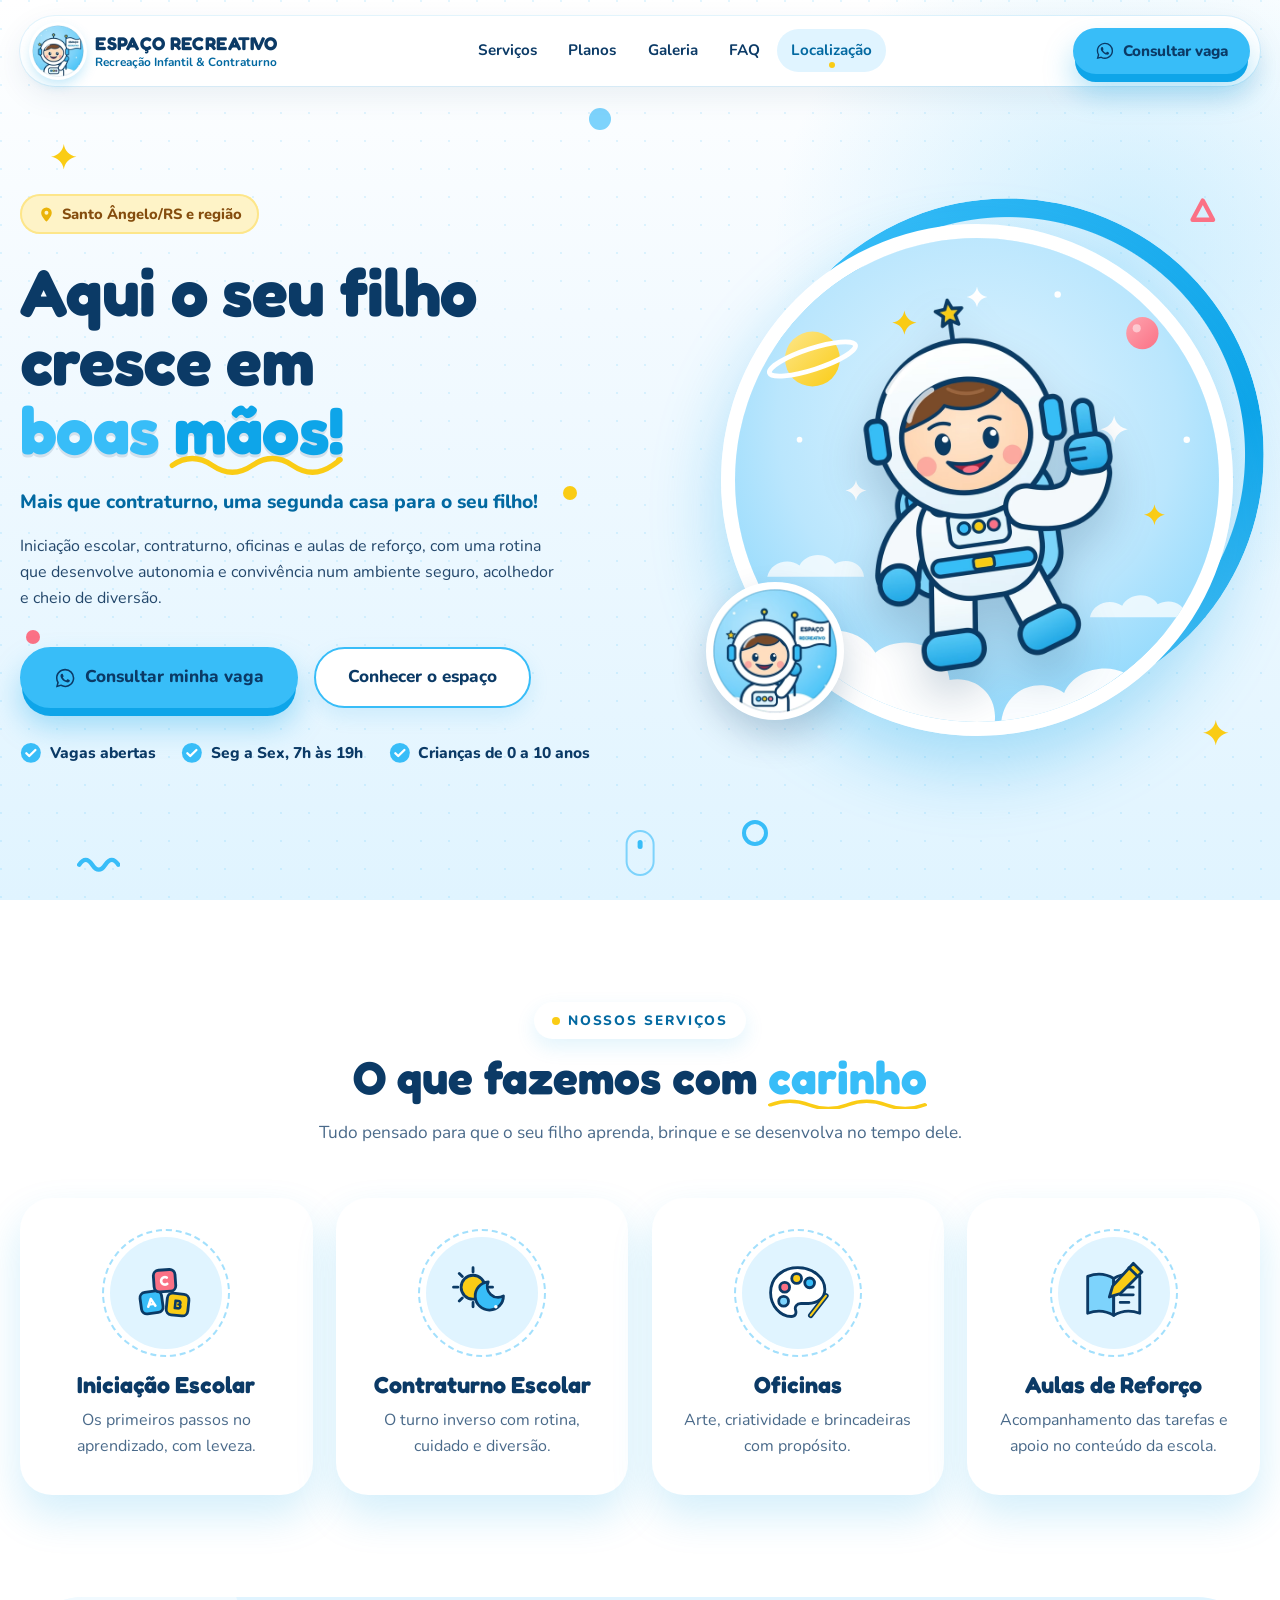
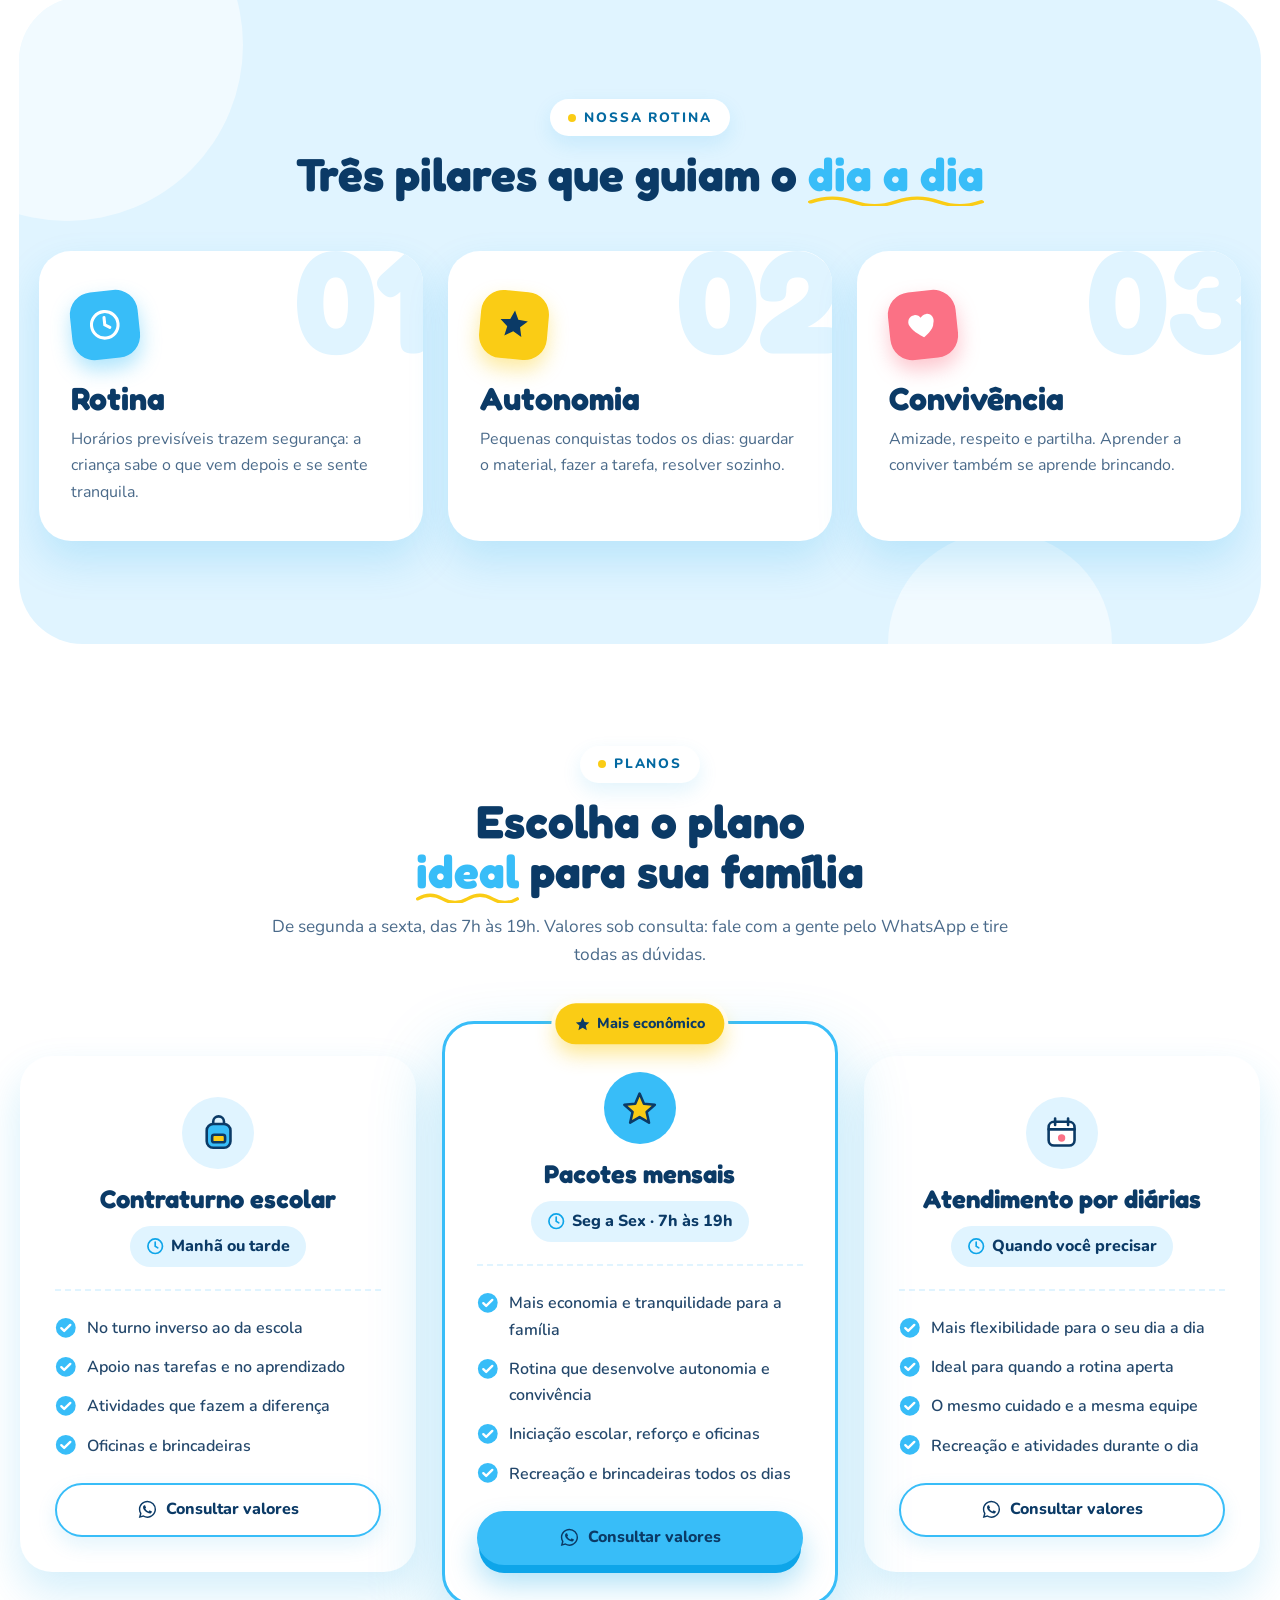
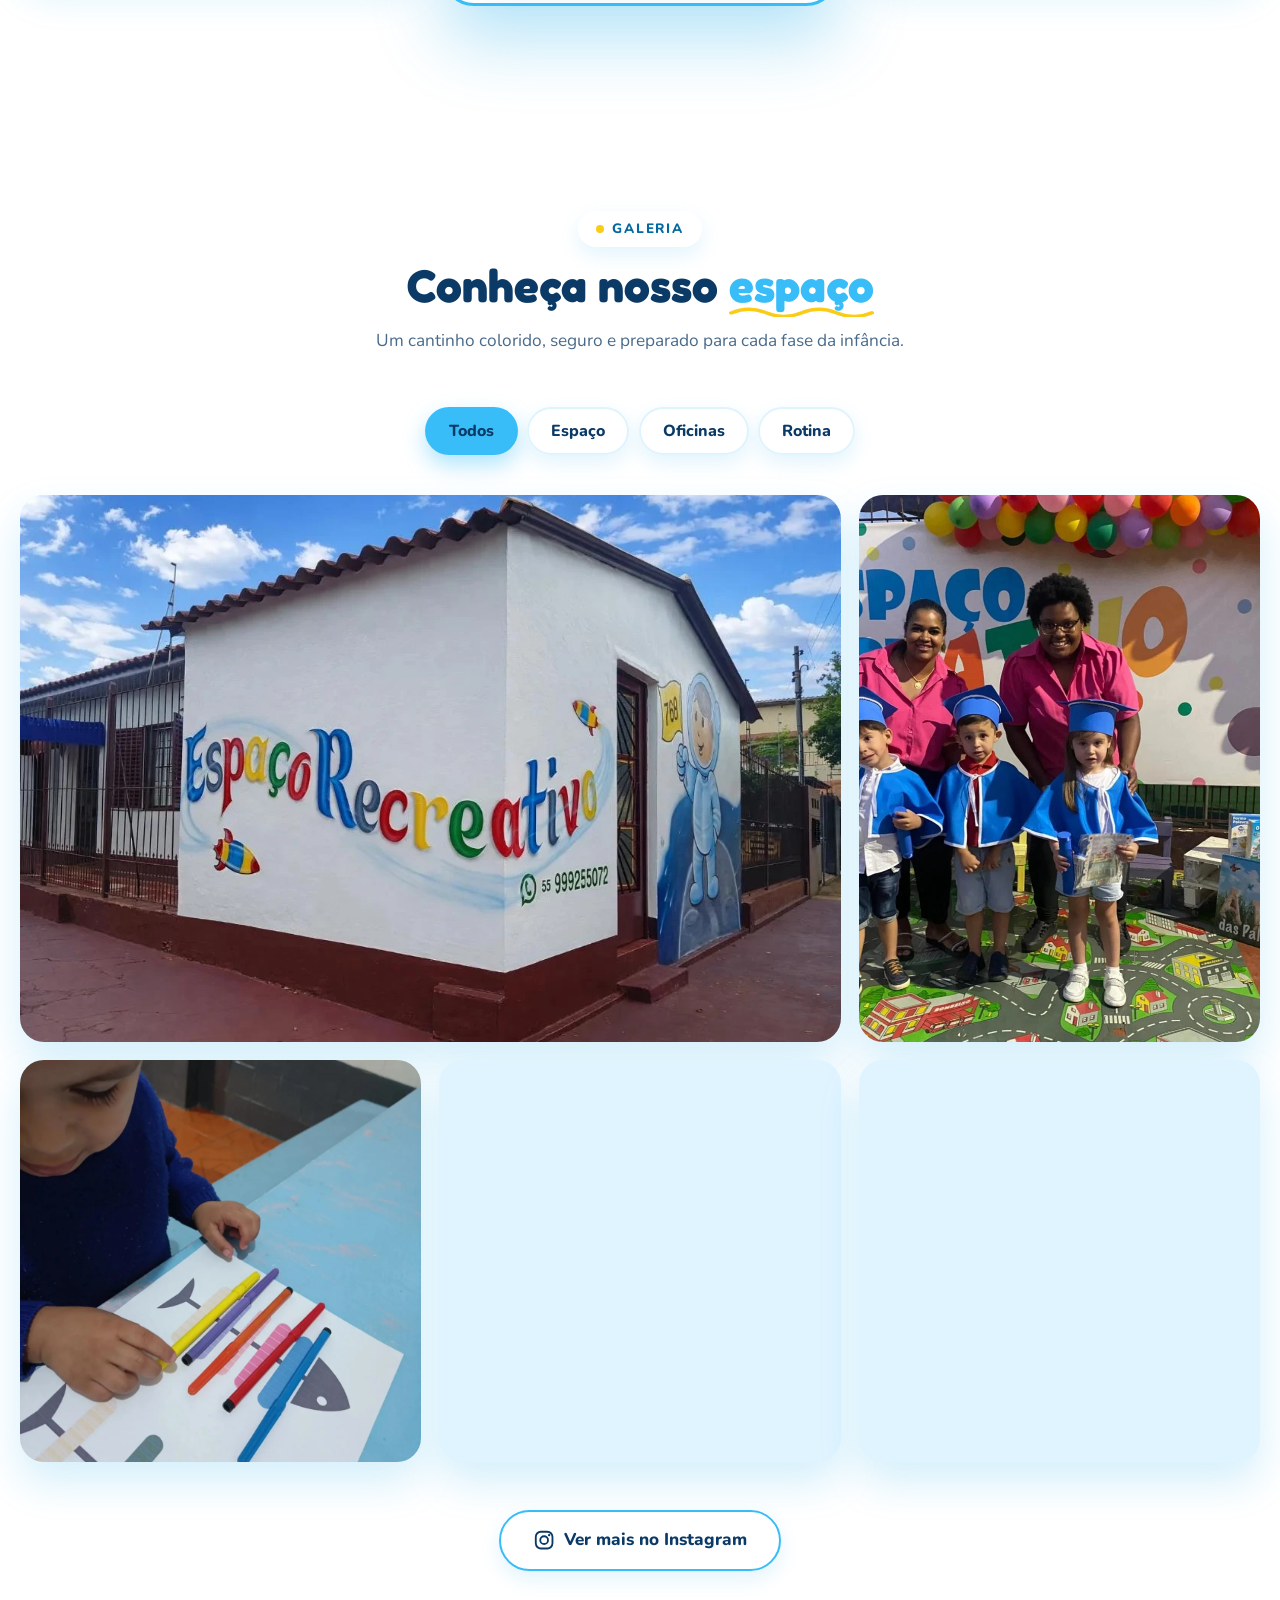
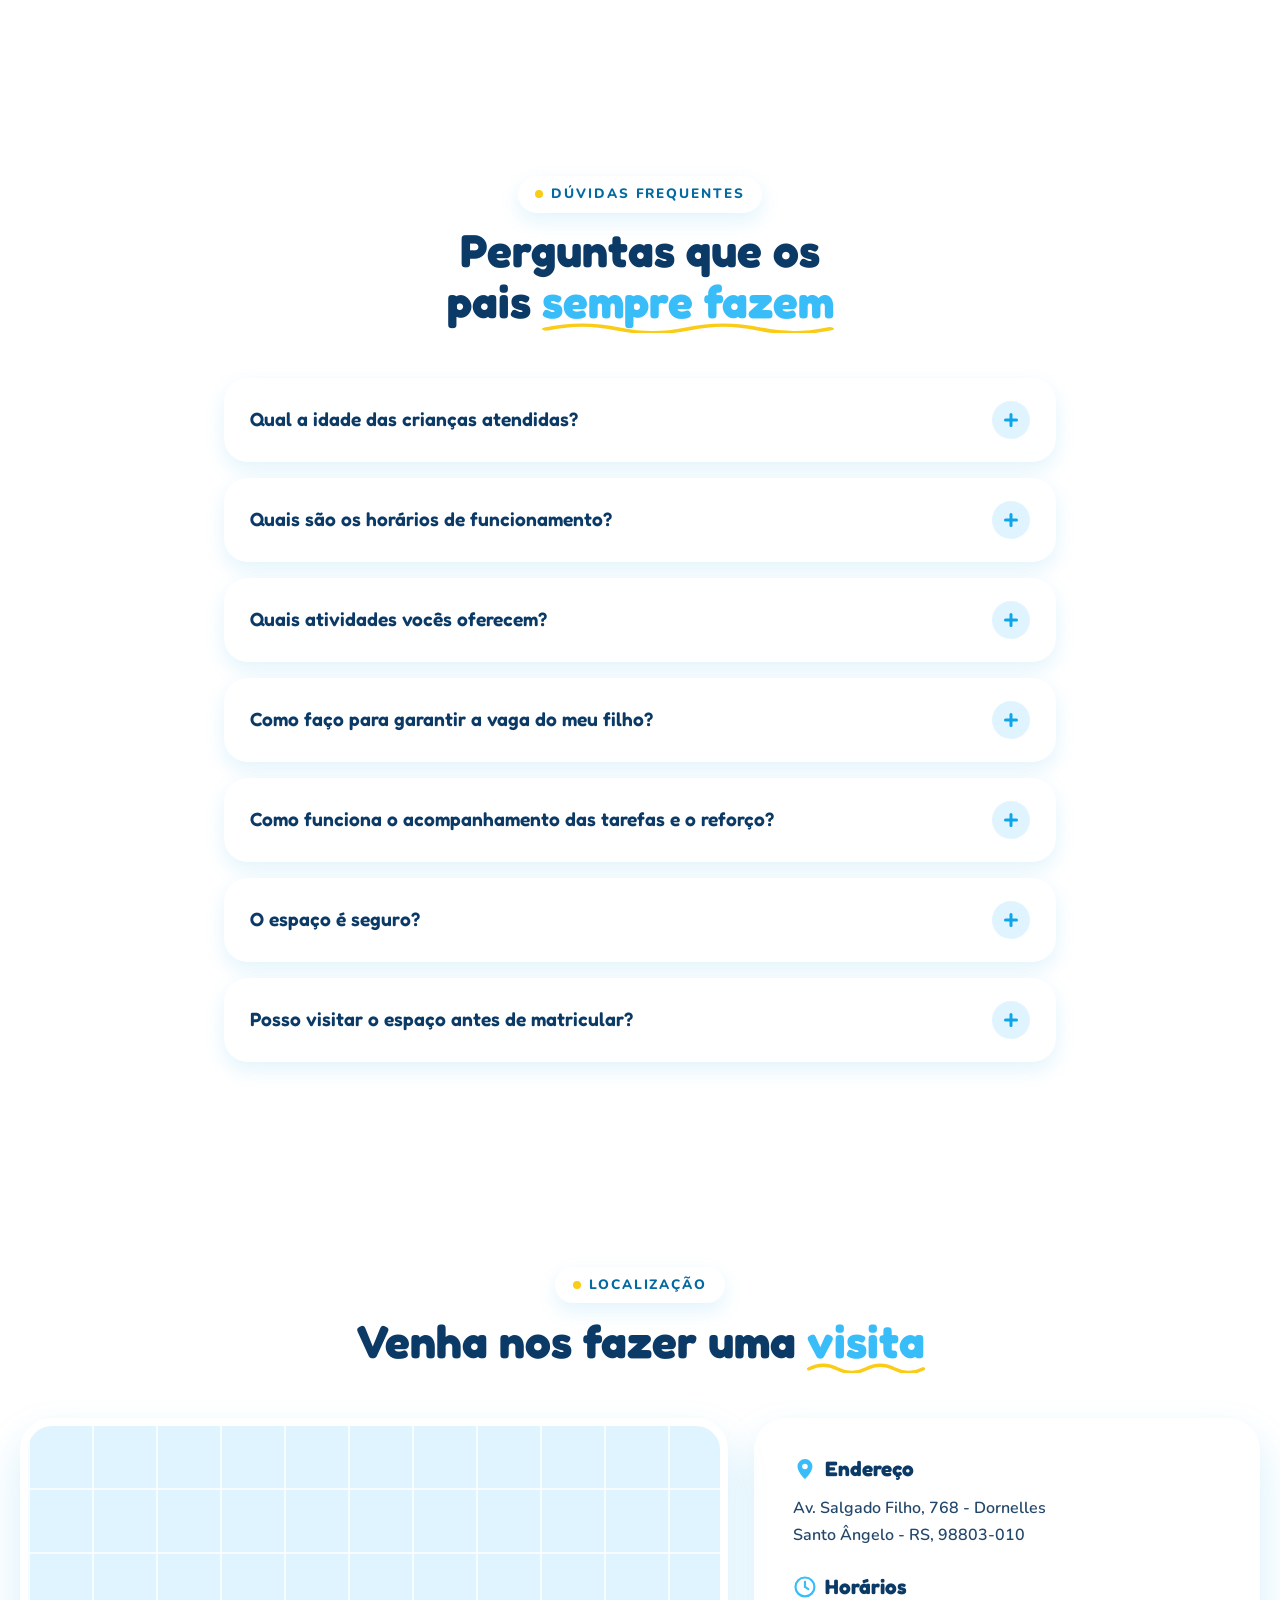
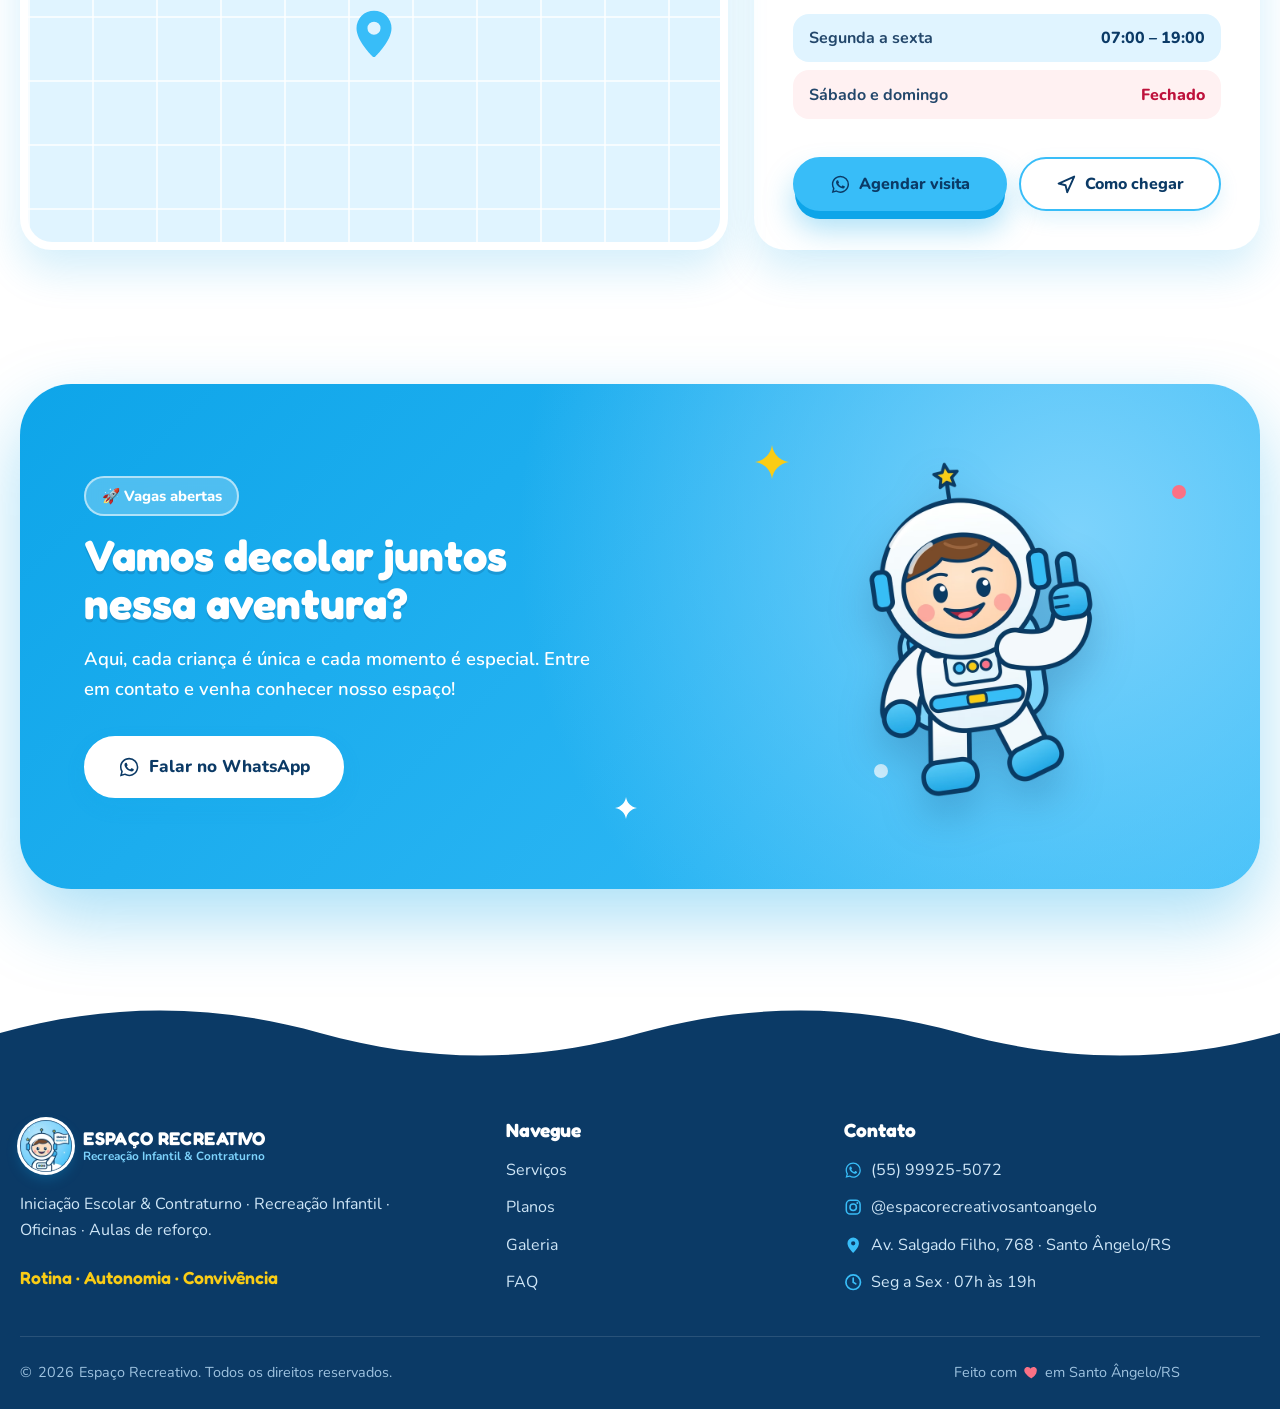
==== index.html @ cf24ba89 "Usa as informações do folder da cliente Faixa etária de 0 a 10 anos (hero e FAQ), seção Planos com c" ====
<!doctype html>
<html lang="pt-BR" class="no-js">
<head>
  <meta charset="utf-8">
  <meta name="viewport" content="width=device-width, initial-scale=1, viewport-fit=cover">
  <title>Espaço Recreativo · Recreação Infantil & Contraturno em Santo Ângelo/RS</title>
  <meta name="description" content="Recreação infantil e contraturno para crianças de 0 a 10 anos em Santo Ângelo/RS. Pacotes mensais e diárias, de segunda a sexta, das 7h às 19h. Ambiente seguro, acolhedor e cheio de diversão.">
  <meta name="theme-color" content="#38BDF8">
  <link rel="canonical" href="https://www.espacorecreativo.com.br/"><!-- [CONFIRMAR DOMÍNIO] -->

  <!-- Open Graph / compartilhamento no WhatsApp -->
  <meta property="og:type" content="website">
  <meta property="og:locale" content="pt_BR">
  <meta property="og:title" content="Espaço Recreativo · Aqui o seu filho cresce em boas mãos!">
  <meta property="og:description" content="Mais que contraturno, uma segunda casa para o seu filho. Vagas abertas em Santo Ângelo/RS.">
  <meta property="og:site_name" content="Espaço Recreativo">
  <meta property="og:url" content="https://www.espacorecreativo.com.br/">
  <meta property="og:image" content="https://www.espacorecreativo.com.br/assets/img/og-image.jpg"><!-- [CONFIRMAR DOMÍNIO] -->
  <meta property="og:image:width" content="1200">
  <meta property="og:image:height" content="630">
  <meta property="og:image:alt" content="Espaço Recreativo: Aqui o seu filho cresce em boas mãos!">
  <meta name="twitter:card" content="summary_large_image">
  <meta name="geo.region" content="BR-RS">
  <meta name="geo.placename" content="Santo Ângelo">

  <link rel="icon" href="favicon.ico" sizes="any">
  <link rel="icon" type="image/png" sizes="32x32" href="assets/img/favicon-32.png">
  <link rel="apple-touch-icon" href="assets/img/apple-touch-icon.png">
  <link rel="manifest" href="site.webmanifest">

  <link rel="preconnect" href="https://fonts.googleapis.com">
  <link rel="preconnect" href="https://fonts.gstatic.com" crossorigin>
  <link href="https://fonts.googleapis.com/css2?family=Fredoka:wght@500;600;700&family=Nunito:wght@400;600;700;800&display=swap" rel="stylesheet">

  <link rel="preload" as="image" type="image/avif"
        imagesrcset="assets/img/astronauta-800.avif 800w, assets/img/astronauta-1600.avif 1600w, assets/img/astronauta-2400.avif 2400w"
        imagesizes="(min-width: 960px) 40vw, 80vw">
  <link rel="stylesheet" href="assets/css/style.css">

  <script type="application/ld+json">
  {
    "@context": "https://schema.org",
    "@type": "ChildCare",
    "name": "Espaço Recreativo",
    "description": "Recreação infantil e contraturno para crianças de 0 a 10 anos: iniciação escolar, oficinas, aulas de reforço, pacotes mensais e diárias.",
    "image": "https://www.espacorecreativo.com.br/assets/img/og-image.jpg",
    "logo": "https://www.espacorecreativo.com.br/assets/logo.png",
    "url": "https://www.espacorecreativo.com.br/",
    "telephone": "+55 55 99925-5072",
    "address": {
      "@type": "PostalAddress",
      "streetAddress": "Av. Salgado Filho, 768 - Dornelles",
      "addressLocality": "Santo Ângelo",
      "addressRegion": "RS",
      "postalCode": "98803-010",
      "addressCountry": "BR"
    },
    "openingHoursSpecification": [{
      "@type": "OpeningHoursSpecification",
      "dayOfWeek": ["Monday","Tuesday","Wednesday","Thursday","Friday"],
      "opens": "07:00", "closes": "19:00"
    }],
    "sameAs": ["https://instagram.com/espacorecreativosantoangelo"]
  }
  </script>
</head>
<body>

<!-- ====== SPRITE DE ÍCONES (SVG) ====== -->
<svg width="0" height="0" style="position:absolute" aria-hidden="true">
  <symbol id="i-whats" viewBox="0 0 24 24"><path fill="currentColor" d="M12.04 2C6.58 2 2.13 6.45 2.13 11.91c0 1.75.46 3.45 1.32 4.95L2.05 22l5.25-1.38a9.9 9.9 0 0 0 4.74 1.21h.01c5.46 0 9.91-4.45 9.91-9.91A9.92 9.92 0 0 0 12.04 2Zm0 18.15h-.01a8.2 8.2 0 0 1-4.19-1.15l-.3-.18-3.12.82.83-3.04-.2-.31a8.23 8.23 0 0 1-1.26-4.38c0-4.54 3.7-8.24 8.25-8.24a8.24 8.24 0 0 1 8.24 8.25c0 4.54-3.7 8.23-8.24 8.23Zm4.52-6.16c-.25-.12-1.47-.72-1.69-.81-.23-.08-.39-.12-.56.13-.16.25-.64.81-.79.97-.14.17-.29.19-.54.06-.25-.12-1.05-.39-1.99-1.23-.74-.66-1.23-1.47-1.38-1.72-.14-.25-.02-.38.11-.51.11-.11.25-.29.37-.43.13-.15.17-.25.25-.42.08-.17.04-.31-.02-.43-.06-.12-.56-1.34-.76-1.84-.2-.48-.41-.42-.56-.43h-.48a.92.92 0 0 0-.66.31c-.23.25-.87.85-.87 2.07 0 1.22.89 2.4 1.01 2.56.12.17 1.75 2.67 4.24 3.74.59.26 1.05.41 1.41.52.59.19 1.13.16 1.56.1.48-.07 1.47-.6 1.67-1.18.21-.58.21-1.07.14-1.18-.06-.1-.22-.16-.47-.29Z"/></symbol>
  <symbol id="i-insta" viewBox="0 0 24 24"><g fill="none" stroke="currentColor" stroke-width="2"><rect x="3" y="3" width="18" height="18" rx="5.5"/><circle cx="12" cy="12" r="4.2"/></g><circle cx="17.4" cy="6.6" r="1.3" fill="currentColor"/></symbol>
  <symbol id="i-pin" viewBox="0 0 24 24"><path fill="currentColor" d="M12 2a7.5 7.5 0 0 0-7.5 7.5c0 5.4 6.6 11.8 6.9 12.1a.9.9 0 0 0 1.2 0c.3-.3 6.9-6.7 6.9-12.1A7.5 7.5 0 0 0 12 2Zm0 10.3a2.8 2.8 0 1 1 0-5.6 2.8 2.8 0 0 1 0 5.6Z"/></symbol>
  <symbol id="i-check" viewBox="0 0 24 24"><circle cx="12" cy="12" r="11" fill="currentColor"/><path d="m7 12.4 3.2 3.1L17 8.8" fill="none" stroke="#fff" stroke-width="2.6" stroke-linecap="round" stroke-linejoin="round"/></symbol>
  <symbol id="i-star" viewBox="0 0 24 24"><path fill="currentColor" d="M12 1.8l2.9 6.3 6.9.7-5.2 4.6 1.5 6.8L12 16.7l-6.1 3.5 1.5-6.8L2.2 8.8l6.9-.7z"/></symbol>
  <symbol id="i-clock" viewBox="0 0 24 24"><g fill="none" stroke="currentColor" stroke-width="2.2" stroke-linecap="round"><circle cx="12" cy="12" r="9.5"/><path d="M12 6.8V12l3.4 2.2"/></g></symbol>
  <symbol id="i-arrow" viewBox="0 0 24 24"><path d="M9 5l7 7-7 7" fill="none" stroke="currentColor" stroke-width="2.6" stroke-linecap="round" stroke-linejoin="round"/></symbol>
  <symbol id="i-close" viewBox="0 0 24 24"><path d="M6 6l12 12M18 6 6 18" fill="none" stroke="currentColor" stroke-width="2.6" stroke-linecap="round"/></symbol>
  <symbol id="i-heart" viewBox="0 0 24 24"><path fill="currentColor" d="M12 21s-7.5-4.6-9.6-9.3C.9 8.3 3 4.5 6.7 4.5c2.1 0 3.6 1.2 4.3 2.4.7-1.2 2.2-2.4 4.3-2.4 3.7 0 5.8 3.8 4.3 7.2C19.5 16.4 12 21 12 21Z"/></symbol>
  <symbol id="i-quote" viewBox="0 0 48 40"><path fill="currentColor" d="M0 40V24C0 10.4 6.2 2.4 18.6 0l2 5.6C13.7 7.6 10.6 12 10.4 18.4H20V40H0Zm28 0V24c0-13.6 6.2-21.6 18.6-24l2 5.6c-6.9 2-10 6.4-10.2 12.8H48V40H28Z"/></symbol>
  <symbol id="i-route" viewBox="0 0 24 24"><g fill="none" stroke="currentColor" stroke-width="2.2" stroke-linecap="round" stroke-linejoin="round"><path d="M3 11 21 3l-8 18-2-8-8-2Z"/></g></symbol>
  <!-- confetes -->
  <symbol id="d-star" viewBox="0 0 24 24"><path fill="currentColor" d="M12 0c.9 6.4 5.3 10.9 12 12-6.7 1.1-11.1 5.6-12 12-.9-6.4-5.3-10.9-12-12 6.7-1.1 11.1-5.6 12-12Z"/></symbol>
  <symbol id="d-squiggle" viewBox="0 0 40 16"><path d="M2 8c4-6 8-6 12 0s8 6 12 0 8-6 12 0" fill="none" stroke="currentColor" stroke-width="4" stroke-linecap="round"/></symbol>
  <symbol id="d-tri" viewBox="0 0 20 20"><path d="M10 2 18 17H2Z" fill="none" stroke="currentColor" stroke-width="3.4" stroke-linejoin="round"/></symbol>
</svg>

<a class="skip" href="#conteudo">Pular para o conteúdo</a>

<!-- ====================== 1. NAVBAR ====================== -->
<header class="nav" id="topo">
  <div class="nav__pill">
    <a class="brand" href="#topo" aria-label="Espaço Recreativo, voltar ao início">
      <picture class="brand__logo">
        <source type="image/avif" srcset="assets/img/logo-128.avif 1x, assets/img/logo-256.avif 2x, assets/img/logo-512.avif 3x">
        <source type="image/webp" srcset="assets/img/logo-128.webp 1x, assets/img/logo-256.webp 2x, assets/img/logo-512.webp 3x">
        <img src="assets/logo.png" alt="" width="52" height="52">
      </picture>
      <span class="brand__txt">
        <strong>ESPAÇO RECREATIVO</strong>
        <small>Recreação Infantil &amp; Contraturno</small>
      </span>
    </a>

    <nav class="nav__links" aria-label="Principal">
      <a href="#servicos">Serviços</a>
      <a href="#turnos">Planos</a>
      <a href="#galeria">Galeria</a>
      <a href="#faq">FAQ</a>
      <a href="#localizacao">Localização</a>
    </nav>

    <a class="btn btn--sky btn--sm nav__cta" href="https://wa.me/5555999255072?text=Ol%C3%A1!%20Gostaria%20de%20consultar%20uma%20vaga%20no%20Espa%C3%A7o%20Recreativo." target="_blank" rel="noopener">
      <svg class="ico" aria-hidden="true"><use href="#i-whats"/></svg> Consultar vaga
    </a>

    <button class="burger" aria-label="Abrir menu" aria-expanded="false" aria-controls="drawer">
      <span></span><span></span><span></span>
    </button>
  </div>
</header>

<!-- Gaveta mobile -->
<div class="drawer" id="drawer" aria-hidden="true">
  <div class="drawer__overlay" data-close></div>
  <aside class="drawer__panel" role="dialog" aria-modal="true" aria-label="Menu">
    <button class="drawer__close" aria-label="Fechar menu" data-close><svg class="ico"><use href="#i-close"/></svg></button>
    <nav aria-label="Menu mobile">
      <a href="#servicos">Serviços</a>
      <a href="#turnos">Planos</a>
      <a href="#galeria">Galeria</a>
      <a href="#faq">FAQ</a>
      <a href="#localizacao">Localização</a>
    </nav>
    <a class="btn btn--sky" href="https://wa.me/5555999255072?text=Ol%C3%A1!%20Gostaria%20de%20consultar%20uma%20vaga%20no%20Espa%C3%A7o%20Recreativo." target="_blank" rel="noopener">
      <svg class="ico" aria-hidden="true"><use href="#i-whats"/></svg> Consultar vaga
    </a>
    <p class="drawer__info"><svg class="ico"><use href="#i-clock"/></svg> Seg a Sex · 07h às 19h</p>
  </aside>
</div>

<main id="conteudo">

<!-- ====================== 2. HERO ====================== -->
<section class="hero" aria-labelledby="hero-title">
  <!-- confetes flutuantes (parallax no mouse) -->
  <div class="hero__decos" aria-hidden="true">
    <span class="px" data-depth="22" style="top:16%;left:4%"><i class="fl"><svg class="c-sun"><use href="#d-star"/></svg></i></span>
    <span class="px" data-depth="-14" style="top:70%;left:2%"><i class="fl d2 dot c-coral"></i></span>
    <span class="px" data-depth="30" style="bottom:3%;left:6%"><i class="fl d3"><svg class="c-sky sq"><use href="#d-squiggle"/></svg></i></span>
    <span class="px" data-depth="-24" style="top:12%;left:46%"><i class="fl d2 dot dot--lg c-light"></i></span>
    <span class="px" data-depth="18" style="top:22%;right:5%"><i class="fl d3"><svg class="c-coral tri"><use href="#d-tri"/></svg></i></span>
    <span class="px" data-depth="-30" style="top:80%;right:4%"><i class="fl"><svg class="c-sun"><use href="#d-star"/></svg></i></span>
    <span class="px" data-depth="12" style="top:54%;left:44%"><i class="fl d3 dot c-sun"></i></span>
    <span class="px" data-depth="-18" style="bottom:6%;right:40%"><i class="fl d2 ring c-sky"></i></span>
  </div>

  <div class="container hero__grid">
    <div class="hero__text">
      <span class="chip chip--sun reveal"><svg class="ico"><use href="#i-pin"/></svg> Santo Ângelo/RS e região</span>

      <h1 id="hero-title" class="hero__title reveal" style="--d:.08s">
        Aqui o seu filho<br>
        cresce em<br>
        <span class="t-sky">boas</span>
        <span class="t-elec wave">mãos!
          <svg class="wave__svg" viewBox="0 0 230 28" preserveAspectRatio="none" aria-hidden="true">
            <path d="M3 15C21 3 39 3 57 15s36 12 54 0 36-12 54 0 36 12 54 0 7-6 8-7"/>
          </svg>
        </span>
      </h1>

      <p class="hero__sub reveal" style="--d:.16s">Mais que contraturno, uma segunda casa para o seu filho!</p>
      <p class="hero__p reveal" style="--d:.22s">Iniciação escolar, contraturno, oficinas e aulas de reforço, com uma rotina que desenvolve autonomia e convivência num ambiente seguro, acolhedor e cheio de diversão.</p>

      <div class="hero__ctas reveal" style="--d:.3s">
        <a class="btn btn--sky btn--lg" href="https://wa.me/5555999255072?text=Ol%C3%A1!%20Gostaria%20de%20consultar%20uma%20vaga%20no%20Espa%C3%A7o%20Recreativo." target="_blank" rel="noopener">
          <svg class="ico" aria-hidden="true"><use href="#i-whats"/></svg> Consultar minha vaga
        </a>
        <a class="btn btn--ghost btn--lg" href="#galeria">Conhecer o espaço</a>
      </div>

      <ul class="hero__checks reveal" style="--d:.38s">
        <li><svg class="ico"><use href="#i-check"/></svg> Vagas abertas</li>
        <li><svg class="ico"><use href="#i-check"/></svg> Seg a Sex, 7h às 19h</li>
        <li><svg class="ico"><use href="#i-check"/></svg> Crianças de 0 a 10 anos</li>
      </ul>
    </div>

    <div class="hero__art reveal" style="--d:.15s">
      <div class="hero__ring" aria-hidden="true"></div>
      <div class="hero__circle">
        <!-- céu com estrelinhas, planetinhas e nuvens -->
        <svg class="sky" viewBox="0 0 600 600" preserveAspectRatio="xMidYMid slice" aria-hidden="true">
          <defs>
            <radialGradient id="skyg" cx=".5" cy=".38" r=".75">
              <stop offset="0" stop-color="#E0F4FF"/><stop offset=".55" stop-color="#BAE6FD"/><stop offset="1" stop-color="#7DD3FC"/>
            </radialGradient>
            <linearGradient id="pl1" x1="0" y1="0" x2="1" y2="1"><stop offset="0" stop-color="#FDE68A"/><stop offset="1" stop-color="#FACC15"/></linearGradient>
            <linearGradient id="pl2" x1="0" y1="0" x2="1" y2="1"><stop offset="0" stop-color="#FDA4AF"/><stop offset="1" stop-color="#FB7185"/></linearGradient>
          </defs>
          <rect width="600" height="600" fill="url(#skyg)"/>
          <g class="planet p1"><circle cx="96" cy="150" r="34" fill="url(#pl1)"/><ellipse cx="96" cy="150" rx="56" ry="13" fill="none" stroke="#fff" stroke-width="6" transform="rotate(-18 96 150)"/></g>
          <g class="planet p2"><circle cx="505" cy="118" r="20" fill="url(#pl2)"/><circle cx="498" cy="112" r="5" fill="#fff" opacity=".5"/></g>
          <g fill="#fff">
            <path class="tw" style="--t:0s"   d="M470 220c1.3 9 7.5 15.3 17 17-9.5 1.7-15.7 8-17 17-1.3-9-7.5-15.3-17-17 9.5-1.7 15.7-8 17-17Z"/>
            <path class="tw" style="--t:.7s"  d="M150 300c1 7 5.8 11.8 13 13-7.2 1.2-12 6-13 13-1-7-5.8-11.8-13-13 7.2-1.2 12-6 13-13Z"/>
            <path class="tw" style="--t:1.3s" d="M300 60c1 7 5.8 11.8 13 13-7.2 1.2-12 6-13 13-1-7-5.8-11.8-13-13 7.2-1.2 12-6 13-13Z"/>
            <path class="tw tw--sun" style="--t:.4s" d="M210 90c1.2 8 6.6 13.6 15 15-8.4 1.4-13.8 7-15 15-1.2-8-6.6-13.6-15-15 8.4-1.4 13.8-7 15-15Z"/>
            <path class="tw tw--sun" style="--t:1.8s" d="M520 330c1 7 5.8 11.8 13 13-7.2 1.2-12 6-13 13-1-7-5.8-11.8-13-13 7.2-1.2 12-6 13-13Z"/>
            <circle class="tw" style="--t:.2s" cx="400" cy="70" r="4"/>
            <circle class="tw" style="--t:1s" cx="80" cy="250" r="3.5"/>
            <circle class="tw" style="--t:1.6s" cx="560" cy="250" r="4"/>
            <circle class="tw" style="--t:2.2s" cx="250" cy="200" r="3"/>
          </g>
          <g class="clouds" fill="#fff">
            <path d="M-20 560c10-50 60-62 90-40 18-40 80-46 104-6 30-24 86-14 92 34 30-6 60 16 56 52H-20Z"/>
            <path d="M330 600c4-40 46-58 78-36 16-36 74-42 96-6 26-16 82-6 90 32 30 0 52 14 52 40H330Z" opacity=".95"/>
            <path d="M40 420c4-18 26-24 40-14 8-16 34-18 44-2 14-8 34-2 36 16H40Z" opacity=".75"/>
            <path d="M440 470c4-18 26-24 40-14 8-16 34-18 44-2 14-8 34-2 36 16H440Z" opacity=".75"/>
          </g>
        </svg>

        <!-- ASTRONAUTA: troque assets/astronauta-hero.png e rode tools/otimizar-imagens.py -->
        <div class="astro">
          <picture>
            <source type="image/avif" srcset="assets/img/astronauta-800.avif 800w, assets/img/astronauta-1600.avif 1600w, assets/img/astronauta-2400.avif 2400w" sizes="(min-width: 960px) 34vw, 70vw">
            <source type="image/webp" srcset="assets/img/astronauta-800.webp 800w, assets/img/astronauta-1600.webp 1600w, assets/img/astronauta-2400.webp 2400w" sizes="(min-width: 960px) 34vw, 70vw">
            <img src="assets/astronauta-hero.png" width="2480" height="2920" alt="Mascote do Espaço Recreativo: um astronauta menino sorrindo e fazendo joinha" fetchpriority="high" decoding="async">
          </picture>
        </div>
      </div>

      <!-- selo do logo -->
      <div class="hero__seal">
        <picture>
          <source type="image/avif" srcset="assets/img/logo-256.avif 1x, assets/img/logo-512.avif 2x">
          <source type="image/webp" srcset="assets/img/logo-256.webp 1x, assets/img/logo-512.webp 2x">
          <img src="assets/logo.png" width="160" height="160" alt="Logo Espaço Recreativo">
        </picture>
      </div>
    </div>
  </div>

  <a class="hero__scroll" href="#servicos" aria-label="Rolar para os serviços"><span></span></a>
</section>

<!-- ====================== 3. SERVIÇOS ====================== -->
<section class="section" id="servicos" aria-labelledby="serv-title">
  <div class="container">
    <header class="sec-head reveal">
      <span class="eyebrow">Nossos serviços</span>
      <h2 id="serv-title">O que fazemos com <span class="hl">carinho</span></h2>
      <p>Tudo pensado para que o seu filho aprenda, brinque e se desenvolva no tempo dele.</p>
    </header>

    <div class="services">
      <article class="card svc reveal" style="--d:.0s">
        <div class="svc__ico" aria-hidden="true">
          <svg viewBox="0 0 64 64"><g stroke="#0B3A66" stroke-width="2.6" stroke-linejoin="round">
            <rect x="8" y="30" width="20" height="20" rx="5" fill="#38BDF8" transform="rotate(-8 18 40)"/>
            <rect x="32" y="32" width="20" height="20" rx="5" fill="#FACC15" transform="rotate(6 42 42)"/>
            <rect x="20" y="10" width="20" height="20" rx="5" fill="#FB7185" transform="rotate(-4 30 20)"/></g>
            <g font-family="Fredoka,sans-serif" font-weight="700" font-size="13" fill="#fff" text-anchor="middle">
              <text x="18" y="45" transform="rotate(-8 18 40)">A</text><text x="42" y="47" transform="rotate(6 42 42)" fill="#0B3A66">B</text><text x="30" y="25" transform="rotate(-4 30 20)">C</text></g></svg>
        </div>
        <h3>Iniciação Escolar</h3>
        <p>Os primeiros passos no aprendizado, com leveza.</p>
      </article>

      <article class="card svc reveal" style="--d:.08s">
        <div class="svc__ico" aria-hidden="true">
          <svg viewBox="0 0 64 64"><g stroke="#0B3A66" stroke-width="2.6" stroke-linejoin="round" stroke-linecap="round">
            <circle cx="24" cy="26" r="11" fill="#FACC15"/>
            <path d="M24 8v4M24 40v4M6 26h4M38 26h4M11.3 13.3l2.8 2.8M33.9 35.9l2.8 2.8M11.3 38.7l2.8-2.8" fill="none"/>
            <path d="M52 34a13 13 0 1 1-14-12.9A10 10 0 0 0 52 34Z" fill="#38BDF8"/>
            <circle cx="45" cy="44" r="1.6" fill="#fff" stroke="none"/></g></svg>
        </div>
        <h3>Contraturno Escolar</h3>
        <p>O turno inverso com rotina, cuidado e diversão.</p>
      </article>

      <article class="card svc reveal" style="--d:.16s">
        <div class="svc__ico" aria-hidden="true">
          <svg viewBox="0 0 64 64"><g stroke="#0B3A66" stroke-width="2.6" stroke-linejoin="round" stroke-linecap="round">
            <path d="M32 8C17 8 7 18 7 31c0 12 9 22 19 22 4 0 5-3 4-6s1-6 5-6h7c8 0 15-5 15-13C57 17 46 8 32 8Z" fill="#fff"/>
            <circle cx="20" cy="26" r="4.5" fill="#FB7185"/><circle cx="31" cy="18" r="4.5" fill="#FACC15"/><circle cx="43" cy="22" r="4.5" fill="#38BDF8"/><circle cx="19" cy="39" r="4.5" fill="#7DD3FC"/>
            <path d="m58 34-14 18" stroke-width="5" stroke="#0B3A66"/><path d="m58 34-14 18" stroke-width="2" stroke="#FACC15"/></g></svg>
        </div>
        <h3>Oficinas</h3>
        <p>Arte, criatividade e brincadeiras com propósito.</p>
      </article>

      <article class="card svc reveal" style="--d:.24s">
        <div class="svc__ico" aria-hidden="true">
          <svg viewBox="0 0 64 64"><g stroke="#0B3A66" stroke-width="2.6" stroke-linejoin="round" stroke-linecap="round">
            <path d="M8 16c8-3 16-3 24 2v34c-8-5-16-5-24-2Z" fill="#7DD3FC"/>
            <path d="M56 16c-8-3-16-3-24 2v34c8-5 16-5 24-2Z" fill="#E0F4FF"/>
            <path d="M38 26h12M38 33h12M38 40h8" fill="none"/>
            <path d="m50 4 8 8-20 20-10 3 3-10Z" fill="#FACC15"/><path d="m46 8 8 8" fill="none"/></g></svg>
        </div>
        <h3>Aulas de Reforço</h3>
        <p>Acompanhamento das tarefas e apoio no conteúdo da escola.</p>
      </article>
    </div>
  </div>
</section>

<!-- ====================== 4. NOSSA ROTINA ====================== -->
<section class="section routine" id="rotina" aria-labelledby="rot-title">
  <div class="routine__peek" aria-hidden="true">
    <picture>
      <source type="image/avif" srcset="assets/img/astronauta-800.avif">
      <source type="image/webp" srcset="assets/img/astronauta-800.webp">
      <img src="assets/astronauta-hero.png" alt="" width="400" height="471" loading="lazy">
    </picture>
  </div>
  <div class="container">
    <header class="sec-head reveal">
      <span class="eyebrow">Nossa rotina</span>
      <h2 id="rot-title">Três pilares que guiam o <span class="hl">dia a dia</span></h2>
    </header>

    <div class="pillars">
      <article class="pillar reveal" style="--d:0s">
        <span class="pillar__num" aria-hidden="true">01</span>
        <div class="pillar__ico" aria-hidden="true"><svg class="ico"><use href="#i-clock"/></svg></div>
        <h3>Rotina</h3>
        <p>Horários previsíveis trazem segurança: a criança sabe o que vem depois e se sente tranquila.</p>
      </article>
      <article class="pillar reveal" style="--d:.1s">
        <span class="pillar__num" aria-hidden="true">02</span>
        <div class="pillar__ico pillar__ico--sun" aria-hidden="true"><svg class="ico"><use href="#i-star"/></svg></div>
        <h3>Autonomia</h3>
        <p>Pequenas conquistas todos os dias: guardar o material, fazer a tarefa, resolver sozinho.</p>
      </article>
      <article class="pillar reveal" style="--d:.2s">
        <span class="pillar__num" aria-hidden="true">03</span>
        <div class="pillar__ico pillar__ico--coral" aria-hidden="true"><svg class="ico"><use href="#i-heart"/></svg></div>
        <h3>Convivência</h3>
        <p>Amizade, respeito e partilha. Aprender a conviver também se aprende brincando.</p>
      </article>
    </div>
  </div>
</section>

<!-- ====================== 5. PLANOS (formas de atendimento do folder da cliente) ====================== -->
<section class="section" id="turnos" aria-labelledby="tur-title">
  <div class="container">
    <header class="sec-head reveal">
      <span class="eyebrow">Planos</span>
      <h2 id="tur-title">Escolha o plano <span class="hl">ideal</span> para sua família</h2>
      <p>De segunda a sexta, das 7h às 19h. Valores sob consulta: fale com a gente pelo WhatsApp e tire todas as dúvidas.</p>
    </header>

    <div class="plans">
      <article class="card plan reveal" style="--d:0s">
        <div class="plan__top">
          <span class="plan__emoji" aria-hidden="true"><svg viewBox="0 0 40 40"><g stroke="#0B3A66" stroke-width="2.4" stroke-linejoin="round" stroke-linecap="round"><path d="M15 12v-2a5 5 0 0 1 10 0v2" fill="none"/><rect x="9" y="12" width="22" height="22" rx="6" fill="#38BDF8"/><rect x="14" y="22" width="12" height="7" rx="2" fill="#FACC15"/></g></svg></span>
          <h3>Contraturno escolar</h3>
          <p class="plan__time"><svg class="ico"><use href="#i-clock"/></svg> Manhã ou tarde</p>
        </div>
        <ul class="plan__list">
          <li><svg class="ico"><use href="#i-check"/></svg> No turno inverso ao da escola</li>
          <li><svg class="ico"><use href="#i-check"/></svg> Apoio nas tarefas e no aprendizado</li>
          <li><svg class="ico"><use href="#i-check"/></svg> Atividades que fazem a diferença</li>
          <li><svg class="ico"><use href="#i-check"/></svg> Oficinas e brincadeiras</li>
        </ul>
        <a class="btn btn--ghost btn--block" href="https://wa.me/5555999255072?text=Ol%C3%A1%21%20Gostaria%20de%20consultar%20os%20valores%20do%20Contraturno%20escolar." target="_blank" rel="noopener">
          <svg class="ico" aria-hidden="true"><use href="#i-whats"/></svg> Consultar valores</a>
      </article>

      <article class="card plan plan--featured reveal" style="--d:.1s">
        <span class="plan__badge"><svg class="ico"><use href="#i-star"/></svg> Mais econômico</span>
        <div class="plan__top">
          <span class="plan__emoji" aria-hidden="true"><svg viewBox="0 0 40 40"><polygon transform="translate(20 21) scale(.62)" fill="#FACC15" stroke="#0B3A66" stroke-width="3.8" stroke-linejoin="round" points="0,-24 6.5,-8.9 22.8,-7.4 10.5,3.4 14.1,19.4 0,11 -14.1,19.4 -10.5,3.4 -22.8,-7.4 -6.5,-8.9"/></svg></span>
          <h3>Pacotes mensais</h3>
          <p class="plan__time"><svg class="ico"><use href="#i-clock"/></svg> Seg a Sex · 7h às 19h</p>
        </div>
        <ul class="plan__list">
          <li><svg class="ico"><use href="#i-check"/></svg> Mais economia e tranquilidade para a família</li>
          <li><svg class="ico"><use href="#i-check"/></svg> Rotina que desenvolve autonomia e convivência</li>
          <li><svg class="ico"><use href="#i-check"/></svg> Iniciação escolar, reforço e oficinas</li>
          <li><svg class="ico"><use href="#i-check"/></svg> Recreação e brincadeiras todos os dias</li>
        </ul>
        <a class="btn btn--sky btn--block" href="https://wa.me/5555999255072?text=Ol%C3%A1%21%20Gostaria%20de%20consultar%20os%20valores%20dos%20Pacotes%20mensais." target="_blank" rel="noopener">
          <svg class="ico" aria-hidden="true"><use href="#i-whats"/></svg> Consultar valores</a>
      </article>

      <article class="card plan reveal" style="--d:.2s">
        <div class="plan__top">
          <span class="plan__emoji" aria-hidden="true"><svg viewBox="0 0 40 40"><g stroke="#0B3A66" stroke-width="2.4" stroke-linejoin="round" stroke-linecap="round"><rect x="8" y="10" width="24" height="22" rx="5" fill="#fff"/><path d="M8 17h24M14 7v6M26 7v6" fill="none"/></g><circle cx="20" cy="25" r="3.4" fill="#FB7185"/></svg></span>
          <h3>Atendimento por diárias</h3>
          <p class="plan__time"><svg class="ico"><use href="#i-clock"/></svg> Quando você precisar</p>
        </div>
        <ul class="plan__list">
          <li><svg class="ico"><use href="#i-check"/></svg> Mais flexibilidade para o seu dia a dia</li>
          <li><svg class="ico"><use href="#i-check"/></svg> Ideal para quando a rotina aperta</li>
          <li><svg class="ico"><use href="#i-check"/></svg> O mesmo cuidado e a mesma equipe</li>
          <li><svg class="ico"><use href="#i-check"/></svg> Recreação e atividades durante o dia</li>
        </ul>
        <a class="btn btn--ghost btn--block" href="https://wa.me/5555999255072?text=Ol%C3%A1%21%20Gostaria%20de%20consultar%20os%20valores%20do%20Atendimento%20por%20di%C3%A1rias." target="_blank" rel="noopener">
          <svg class="ico" aria-hidden="true"><use href="#i-whats"/></svg> Consultar valores</a>
      </article>
    </div>
  </div>
</section>

<!-- ====================== 6. GALERIA ====================== -->
<!-- Fotos reais do espaço (5). Para adicionar mais: salve como assets/galeria/06.webp... e copie um <figure class="ph">,
     ajustando width/height, data-cat (espaco | oficinas | rotina), alt e legenda. -->
<section class="section gallery-sec" id="galeria" aria-labelledby="gal-title">
  <div class="container">
    <header class="sec-head reveal">
      <span class="eyebrow">Galeria</span>
      <h2 id="gal-title">Conheça nosso <span class="hl">espaço</span></h2>
      <p>Um cantinho colorido, seguro e preparado para cada fase da infância.</p>
    </header>

    <div class="filters reveal" role="toolbar" aria-label="Filtrar fotos">
      <button class="filter is-active" data-filter="todos" aria-pressed="true">Todos</button>
      <button class="filter" data-filter="espaco" aria-pressed="false">Espaço</button>
      <button class="filter" data-filter="oficinas" aria-pressed="false">Oficinas</button>
      <button class="filter" data-filter="rotina" aria-pressed="false">Rotina</button>
    </div>

    <div class="masonry" id="masonry">
      <figure class="ph ph--wide" data-cat="espaco"><button aria-label="Ampliar foto: Nossa fachada"><img src="assets/galeria/01.webp" width="1079" height="719" loading="lazy" decoding="async" alt="Fachada do Espaço Recreativo, com o nome colorido na parede e o astronauta pintado ao lado da porta"></button><figcaption>Nossa fachada</figcaption></figure>
      <figure class="ph" data-cat="rotina"><button aria-label="Ampliar foto: Formatura da turminha"><img src="assets/galeria/02.webp" width="1080" height="1080" loading="lazy" decoding="async" alt="Três crianças de beca e capelo azuis na formatura, com duas educadoras sorrindo atrás"></button><figcaption>Formatura da turminha</figcaption></figure>
      <figure class="ph" data-cat="oficinas"><button aria-label="Ampliar foto: Atividade com canetinhas"><img src="assets/galeria/03.webp" width="1080" height="1080" loading="lazy" decoding="async" alt="Criança organizando canetinhas coloridas sobre uma atividade de cores"></button><figcaption>Atividade com canetinhas</figcaption></figure>
      <figure class="ph" data-cat="oficinas"><button aria-label="Ampliar foto: Hora de colorir"><img src="assets/galeria/04.webp" width="1080" height="1080" loading="lazy" decoding="async" alt="Duas crianças colorindo desenhos na mesa de atividades"></button><figcaption>Hora de colorir</figcaption></figure>
      <figure class="ph" data-cat="rotina"><button aria-label="Ampliar foto: Roda com a turma"><img src="assets/galeria/05.webp" width="1080" height="1080" loading="lazy" decoding="async" alt="Turma de crianças sentadas em cadeirinhas coloridas durante a roda"></button><figcaption>Roda com a turma</figcaption></figure>
    </div>

    <div class="center reveal">
      <a class="btn btn--ghost btn--lg" href="https://instagram.com/espacorecreativosantoangelo" target="_blank" rel="noopener">
        <svg class="ico" aria-hidden="true"><use href="#i-insta"/></svg> Ver mais no Instagram</a>
    </div>
  </div>
</section>

<!-- Lightbox -->
<div class="lightbox" id="lightbox" role="dialog" aria-modal="true" aria-label="Visualizar foto" hidden>
  <button class="lb__btn lb__close" aria-label="Fechar (Esc)"><svg class="ico"><use href="#i-close"/></svg></button>
  <button class="lb__btn lb__prev" aria-label="Foto anterior"><svg class="ico" style="transform:scaleX(-1)"><use href="#i-arrow"/></svg></button>
  <figure class="lb__fig">
    <img class="lb__img" src="" alt="">
    <figcaption><span class="lb__cap"></span><span class="lb__count" aria-live="polite"></span></figcaption>
  </figure>
  <button class="lb__btn lb__next" aria-label="Próxima foto"><svg class="ico"><use href="#i-arrow"/></svg></button>
</div>

<!-- ====================== 8. FAQ ====================== -->
<section class="section" id="faq" aria-labelledby="faq-title">
  <div class="container container--narrow">
    <header class="sec-head reveal">
      <span class="eyebrow">Dúvidas frequentes</span>
      <h2 id="faq-title">Perguntas que os pais <span class="hl">sempre fazem</span></h2>
    </header>

    <div class="faq">
      <details class="qa reveal">
        <summary>Qual a idade das crianças atendidas?<span class="qa__ico" aria-hidden="true"></span></summary>
        <div class="qa__body"><p>Atendemos crianças de 0 a 10 anos, dos bebês às crianças em idade escolar, com atividades adaptadas a cada fase.</p></div>
      </details>
      <details class="qa reveal">
        <summary>Quais são os horários de funcionamento?<span class="qa__ico" aria-hidden="true"></span></summary>
        <div class="qa__body"><p>Funcionamos de segunda a sexta, das 7h às 19h, com contraturno escolar, pacotes mensais e atendimento por diárias. Sábados e domingos estamos fechados.</p></div>
      </details>
      <details class="qa reveal">
        <summary>Quais atividades vocês oferecem?<span class="qa__ico" aria-hidden="true"></span></summary>
        <div class="qa__body"><p>Iniciação escolar, contraturno, recreação infantil, oficinas e aulas de reforço. Tudo dentro de uma rotina que trabalha autonomia e convivência, com muita brincadeira no meio.</p></div>
      </details>
      <details class="qa reveal">
        <summary>Como faço para garantir a vaga do meu filho?<span class="qa__ico" aria-hidden="true"></span></summary>
        <div class="qa__body"><p>É só chamar no WhatsApp (55) 99925-5072. A gente tira suas dúvidas, apresenta os turnos e combina uma visita para você conhecer o espaço.</p></div>
      </details>
      <details class="qa reveal">
        <summary>Como funciona o acompanhamento das tarefas e o reforço?<span class="qa__ico" aria-hidden="true"></span></summary>
        <div class="qa__body"><p>Todos os dias reservamos um momento para as tarefas da escola, com apoio da equipe. Nas aulas de reforço, trabalhamos os conteúdos em que a criança tem mais dificuldade, sempre com paciência e no ritmo dela.</p></div>
      </details>
      <details class="qa reveal">
        <summary>O espaço é seguro?<span class="qa__ico" aria-hidden="true"></span></summary>
        <div class="qa__body"><p>Sim. O ambiente é monitorado e a equipe é qualificada para cuidar de cada criança com carinho, respeito, atenção e responsabilidade.</p></div>
      </details>
      <details class="qa reveal">
        <summary>Posso visitar o espaço antes de matricular?<span class="qa__ico" aria-hidden="true"></span></summary>
        <div class="qa__body"><p>Claro! Será um prazer receber a sua família. Agende uma visita pelo WhatsApp e venha conhecer o espaço, a equipe e a nossa rotina.</p></div>
      </details>
    </div>
  </div>
</section>

<!-- ====================== 9. LOCALIZAÇÃO ====================== -->
<section class="section location-sec" id="localizacao" aria-labelledby="loc-title">
  <div class="container">
    <header class="sec-head reveal">
      <span class="eyebrow">Localização</span>
      <h2 id="loc-title">Venha nos fazer uma <span class="hl">visita</span></h2>
    </header>

    <div class="location reveal">
      <div class="location__map">
        <iframe title="Mapa: Espaço Recreativo, Av. Salgado Filho, 768, Santo Ângelo/RS"
          src="https://maps.google.com/maps?q=Av.%20Salgado%20Filho%2C%20768%20-%20Dornelles%2C%20Santo%20%C3%82ngelo%20-%20RS%2C%2098803-010&z=16&output=embed"
          loading="lazy" referrerpolicy="no-referrer-when-downgrade" allowfullscreen></iframe>
      </div>
      <div class="card location__info">
        <h3><svg class="ico c-sky"><use href="#i-pin"/></svg> Endereço</h3>
        <address>Av. Salgado Filho, 768 - Dornelles<br>Santo Ângelo - RS, 98803-010</address>

        <h3><svg class="ico c-sky"><use href="#i-clock"/></svg> Horários</h3>
        <dl class="hours">
          <div><dt>Segunda a sexta</dt><dd>07:00 – 19:00</dd></div>
          <div class="closed"><dt>Sábado e domingo</dt><dd>Fechado</dd></div>
        </dl>

        <div class="location__btns">
          <a class="btn btn--sky" href="https://wa.me/5555999255072?text=Ol%C3%A1!%20Gostaria%20de%20agendar%20uma%20visita%20ao%20Espa%C3%A7o%20Recreativo." target="_blank" rel="noopener">
            <svg class="ico" aria-hidden="true"><use href="#i-whats"/></svg> Agendar visita</a>
          <a class="btn btn--ghost" href="https://www.google.com/maps/search/?api=1&amp;query=Av.%20Salgado%20Filho%2C%20768%2C%20Santo%20%C3%82ngelo%20-%20RS%2C%2098803-010" target="_blank" rel="noopener">
            <svg class="ico" aria-hidden="true"><use href="#i-route"/></svg> Como chegar</a>
        </div>
      </div>
    </div>
  </div>
</section>

<!-- ====================== CTA FINAL ====================== -->
<section class="section cta-sec" aria-labelledby="cta-title">
  <div class="container">
    <div class="cta reveal">
      <div class="cta__decos" aria-hidden="true">
        <svg class="c-sun s1"><use href="#d-star"/></svg><svg class="c-white s2"><use href="#d-star"/></svg><i class="dot c-coral s3"></i><i class="dot c-white s4"></i>
      </div>
      <div class="cta__text">
        <span class="chip chip--white">🚀 Vagas abertas</span>
        <h2 id="cta-title">Vamos decolar juntos nessa aventura?</h2>
        <p>Aqui, cada criança é única e cada momento é especial. Entre em contato e venha conhecer nosso espaço!</p>
        <a class="btn btn--white btn--lg" href="https://wa.me/5555999255072?text=Ol%C3%A1!%20Gostaria%20de%20consultar%20uma%20vaga%20no%20Espa%C3%A7o%20Recreativo." target="_blank" rel="noopener">
          <svg class="ico" aria-hidden="true"><use href="#i-whats"/></svg> Falar no WhatsApp</a>
      </div>
      <div class="cta__astro" aria-hidden="true">
        <picture>
          <source type="image/avif" srcset="assets/img/astronauta-800.avif">
          <source type="image/webp" srcset="assets/img/astronauta-800.webp">
          <img src="assets/astronauta-hero.png" alt="" width="400" height="471" loading="lazy">
        </picture>
      </div>
    </div>
  </div>
</section>

</main>

<!-- ====================== RODAPÉ ====================== -->
<footer class="footer">
  <svg class="footer__wave" viewBox="0 0 1440 80" preserveAspectRatio="none" aria-hidden="true"><path d="M0 40c120-30 240-30 360 0s240 30 360 0 240-30 360 0 240 30 360 0v40H0Z"/></svg>
  <div class="container footer__grid">
    <div class="footer__brand">
      <a class="brand brand--light" href="#topo">
        <picture class="brand__logo">
          <source type="image/webp" srcset="assets/img/logo-128.webp 1x, assets/img/logo-256.webp 2x">
          <img src="assets/logo.png" alt="" width="56" height="56" loading="lazy">
        </picture>
        <span class="brand__txt"><strong>ESPAÇO RECREATIVO</strong><small>Recreação Infantil &amp; Contraturno</small></span>
      </a>
      <p>Iniciação Escolar &amp; Contraturno · Recreação Infantil · Oficinas · Aulas de reforço.</p>
      <p class="footer__values">Rotina · Autonomia · Convivência</p>
    </div>
    <nav class="footer__col" aria-label="Rodapé">
      <h2>Navegue</h2>
      <a href="#servicos">Serviços</a><a href="#turnos">Planos</a><a href="#galeria">Galeria</a><a href="#faq">FAQ</a>
    </nav>
    <div class="footer__col">
      <h2>Contato</h2>
      <a href="https://wa.me/5555999255072" target="_blank" rel="noopener"><svg class="ico"><use href="#i-whats"/></svg> (55) 99925-5072</a>
      <a href="https://instagram.com/espacorecreativosantoangelo" target="_blank" rel="noopener"><svg class="ico"><use href="#i-insta"/></svg> @espacorecreativosantoangelo</a>
      <a href="#localizacao"><svg class="ico"><use href="#i-pin"/></svg> Av. Salgado Filho, 768 · Santo Ângelo/RS</a>
      <span><svg class="ico"><use href="#i-clock"/></svg> Seg a Sex · 07h às 19h</span>
    </div>
  </div>
  <div class="container footer__bottom">
    <p>© <span id="ano">2026</span> Espaço Recreativo. Todos os direitos reservados.</p>
    <p>Feito com <svg class="ico c-coral"><use href="#i-heart"/></svg> em Santo Ângelo/RS</p>
  </div>

  <!-- WhatsApp flutuante -->
<a class="wa-float" href="https://wa.me/5555999255072?text=Ol%C3%A1!%20Gostaria%20de%20consultar%20uma%20vaga%20no%20Espa%C3%A7o%20Recreativo." target="_blank" rel="noopener" aria-label="Falar no WhatsApp">
  <svg aria-hidden="true"><use href="#i-whats"/></svg>
</a>
</footer>



<script src="assets/js/main.js" defer></script>
</body>
</html>
---- assets/css/style.css ----
/* =========================================================
   ESPAÇO RECREATIVO · Design System
   ========================================================= */
:root {
  /* paleta da marca */
  --azul-ceu: #38BDF8;
  --azul-claro: #7DD3FC;
  --azul-gelo: #E0F4FF;
  --azul-profundo: #0B3A66;
  --azul-eletrico: #0EA5E9;
  --azul-eletrico-txt: #0369A1; /* versão do azul-elétrico para TEXTO (contraste AA) */
  --branco: #FFFFFF;
  --sol: #FACC15;
  --sol-claro: #FEF3C7;
  --coral: #FB7185;

  --texto: #23476B;
  --texto-suave: #4A6A8A;

  /* tipografia */
  --f-title: "Fredoka", "Nunito", system-ui, sans-serif;
  --f-body: "Nunito", system-ui, -apple-system, "Segoe UI", sans-serif;

  /* forma */
  --r-sm: 16px;
  --r: 24px;
  --r-lg: 32px;
  --pill: 999px;

  /* sombras azuladas */
  --sh-sm: 0 8px 20px rgba(14, 165, 233, .12);
  --sh: 0 20px 40px rgba(14, 165, 233, .18);
  --sh-lg: 0 30px 60px rgba(11, 58, 102, .16);

  --ease-pop: cubic-bezier(.34, 1.56, .64, 1);
  --ease: cubic-bezier(.22, 1, .36, 1);

  --nav-h: 5.25rem;
}

/* escala fluida: tudo em rem cresce suavemente até telas 2560px+ */
html { font-size: clamp(16px, .45vw + 10px, 22px); scroll-behavior: smooth; scroll-padding-top: 6.5rem; -webkit-text-size-adjust: 100%; }
*, *::before, *::after { box-sizing: border-box; }
body {
  margin: 0;
  font-family: var(--f-body);
  font-size: 1rem;
  line-height: 1.65;
  color: var(--texto);
  background:
    radial-gradient(circle at 1px 1px, rgba(56, 189, 248, .14) 1.5px, transparent 0) 0 0 / 28px 28px,
    linear-gradient(180deg, #FFFFFF 0%, #F3FAFF 35%, var(--azul-gelo) 100%);
  background-attachment: fixed;
  -webkit-font-smoothing: antialiased;
  overflow-x: hidden;
}
img, svg { display: block; max-width: 100%; }
img { height: auto; }
a { color: inherit; text-decoration: none; }
button { font: inherit; color: inherit; cursor: pointer; border: 0; background: none; }
h1, h2, h3, h4 { font-family: var(--f-title); color: var(--azul-profundo); line-height: 1.1; margin: 0; font-weight: 700; }
p { margin: 0; }
h1, h2, h3, .hero__sub, .cta h2 { text-wrap: balance; }
:focus-visible { outline: 3px solid var(--azul-eletrico); outline-offset: 3px; border-radius: 8px; }

.ico { width: 1.15em; height: 1.15em; flex: none; }
.c-sky { color: var(--azul-ceu); }
.c-light { color: var(--azul-claro); }
.c-sun { color: var(--sol); }
.c-coral { color: var(--coral); }
.c-white { color: #fff; }

.skip { position: absolute; left: 1rem; top: -4rem; z-index: 200; background: var(--azul-profundo); color: #fff; padding: .7rem 1.2rem; border-radius: var(--pill); font-weight: 700; transition: top .2s; }
.skip:focus { top: 1rem; }

.container { width: min(80rem, 100% - 2.5rem); margin-inline: auto; }
.container--narrow { width: min(52rem, 100% - 2.5rem); }
.center { display: flex; justify-content: center; margin-top: 3rem; }

/* placeholders a confirmar: bem visíveis para revisão */
.confirmar { background: repeating-linear-gradient(-45deg, #FEF9C3 0 8px, #FEF3C7 8px 16px); border: 1.5px dashed #EAB308; border-radius: 8px; padding: 0 .35em; color: #713F12; font-weight: 700; font-size: .92em; }

/* ---------- Botões ---------- */
.btn {
  --bg: var(--azul-ceu); --fg: var(--azul-profundo);
  display: inline-flex; align-items: center; justify-content: center; gap: .55rem;
  padding: .9rem 1.6rem; border-radius: var(--pill);
  font-family: var(--f-body); font-weight: 800; font-size: 1rem; line-height: 1.2;
  background: var(--bg); color: var(--fg);
  border: 2.5px solid var(--bg);
  box-shadow: var(--sh-sm);
  transition: transform .35s var(--ease-pop), box-shadow .3s, background-color .25s, color .25s, border-color .25s;
  white-space: nowrap;
}
.btn .ico { width: 1.3em; height: 1.3em; }
.btn:hover { transform: translateY(-3px); box-shadow: var(--sh); }
.btn:active { transform: translateY(0) scale(.97); }
.btn--sky { box-shadow: 0 10px 0 -2px #0EA5E9, 0 18px 30px rgba(14, 165, 233, .35); }
.btn--sky:hover { --bg: var(--azul-claro); box-shadow: 0 12px 0 -2px #0EA5E9, 0 22px 36px rgba(14, 165, 233, .38); }
.btn--ghost { --bg: #fff; --fg: var(--azul-profundo); border-color: var(--azul-ceu); }
.btn--ghost:hover { --bg: var(--azul-gelo); border-color: var(--azul-eletrico); }
.btn--white { --bg: #fff; --fg: var(--azul-profundo); }
.btn--white:hover { --bg: var(--sol-claro); }
.btn--lg { padding: 1.1rem 2rem; font-size: 1.07rem; }
.btn--sm { padding: .7rem 1.25rem; font-size: .95rem; }
.btn--block { width: 100%; }

.chip { display: inline-flex; align-items: center; gap: .45rem; padding: .5rem 1.1rem; border-radius: var(--pill); font-weight: 800; font-size: .92rem; }
.chip--sun { background: var(--sol-claro); color: #854D0E; box-shadow: inset 0 0 0 2px #FDE68A; }
.chip--sun .ico { color: #EAB308; }
.chip--white { background: rgba(255, 255, 255, .25); color: #fff; box-shadow: inset 0 0 0 2px rgba(255, 255, 255, .55); backdrop-filter: blur(6px); }

/* ---------- Animações de entrada ---------- */
.reveal { opacity: 0; transform: translateY(28px); transition: opacity .8s var(--ease), transform .8s var(--ease); transition-delay: var(--d, 0s); }
.reveal.is-in { opacity: 1; transform: none; }
.no-js .reveal, .no-js .ph { opacity: 1; transform: none; }

/* =========================================================
   1. NAVBAR
   ========================================================= */
.nav { position: fixed; inset: 0 0 auto; z-index: 100; padding: 1rem 1.25rem 0; transition: padding .35s var(--ease); pointer-events: none; }
.nav__pill {
  pointer-events: auto;
  width: min(84rem, 100%); margin-inline: auto;
  display: flex; align-items: center; gap: 1.5rem;
  padding: .55rem .6rem .55rem .75rem;
  background: #fff; border-radius: var(--pill);
  box-shadow: 0 10px 30px rgba(11, 58, 102, .08), 0 0 0 1px rgba(56, 189, 248, .12);
  transition: background-color .35s, box-shadow .35s, backdrop-filter .35s;
}
.nav.is-scrolled { padding-top: .6rem; }
.nav.is-scrolled .nav__pill { background: rgba(255, 255, 255, .78); -webkit-backdrop-filter: blur(16px) saturate(1.6); backdrop-filter: blur(16px) saturate(1.6); box-shadow: 0 14px 34px rgba(14, 165, 233, .16), 0 0 0 1px rgba(255, 255, 255, .7); }

.brand { display: flex; align-items: center; gap: .7rem; flex: none; }
.brand__logo img { width: 3.25rem; height: 3.25rem; border-radius: 50%; box-shadow: 0 0 0 3px #fff, 0 6px 14px rgba(14, 165, 233, .3); transition: transform .5s var(--ease-pop); }
.brand:hover .brand__logo img { transform: rotate(-10deg) scale(1.05); }
.brand__txt { display: flex; flex-direction: column; line-height: 1.1; }
.brand__txt strong { font-family: var(--f-title); font-size: 1.15rem; letter-spacing: .02em; color: var(--azul-profundo); }
.brand__txt small { font-size: .74rem; font-weight: 700; color: var(--azul-eletrico-txt); margin-top: .15rem; }

.nav__links { display: flex; gap: .25rem; margin-inline: auto; }
.nav__links a { position: relative; padding: .55rem .85rem; border-radius: var(--pill); font-weight: 700; font-size: .95rem; color: var(--azul-profundo); transition: color .2s, background-color .2s; }
.nav__links a::after { content: ""; position: absolute; left: 50%; bottom: .25rem; width: 6px; height: 6px; border-radius: 50%; background: var(--sol); transform: translateX(-50%) scale(0); transition: transform .35s var(--ease-pop); }
.nav__links a:hover, .nav__links a.is-active { color: var(--azul-eletrico-txt); background: var(--azul-gelo); }
.nav__links a.is-active::after { transform: translateX(-50%) scale(1); }

.burger { display: none; width: 3rem; height: 3rem; border-radius: 50%; background: var(--azul-gelo); position: relative; margin-left: auto; }
.burger span { position: absolute; left: 50%; width: 1.25rem; height: 2.5px; border-radius: 3px; background: var(--azul-profundo); transform: translateX(-50%); transition: transform .3s, opacity .3s; }
.burger span:nth-child(1) { top: calc(50% - 7px); }
.burger span:nth-child(2) { top: calc(50% - 1px); }
.burger span:nth-child(3) { top: calc(50% + 5px); }

/* gaveta */
.drawer { position: fixed; inset: 0; z-index: 150; visibility: hidden; }
.drawer.is-open { visibility: visible; }
.drawer__overlay { position: absolute; inset: 0; background: rgba(11, 58, 102, .35); backdrop-filter: blur(4px); opacity: 0; transition: opacity .35s; }
.drawer.is-open .drawer__overlay { opacity: 1; }
.drawer__panel {
  position: absolute; top: .75rem; right: .75rem; bottom: .75rem; width: min(22rem, calc(100% - 1.5rem));
  background: #fff; border-radius: var(--r-lg); padding: 4.5rem 1.5rem 1.5rem;
  display: flex; flex-direction: column; gap: 1.25rem;
  transform: translateX(110%); transition: transform .5s var(--ease); box-shadow: var(--sh-lg); overflow-y: auto;
}
.drawer.is-open .drawer__panel { transform: none; }
.drawer__panel nav { display: flex; flex-direction: column; gap: .25rem; }
.drawer__panel nav a { font-family: var(--f-title); font-weight: 600; font-size: 1.35rem; color: var(--azul-profundo); padding: .7rem 1rem; border-radius: var(--r-sm); opacity: 0; transform: translateX(24px); transition: background-color .2s, opacity .4s, transform .5s var(--ease); }
.drawer.is-open nav a { opacity: 1; transform: none; }
.drawer.is-open nav a:nth-child(1) { transition-delay: .08s; } .drawer.is-open nav a:nth-child(2) { transition-delay: .12s; }
.drawer.is-open nav a:nth-child(3) { transition-delay: .16s; } .drawer.is-open nav a:nth-child(4) { transition-delay: .2s; }
.drawer.is-open nav a:nth-child(5) { transition-delay: .24s; } .drawer.is-open nav a:nth-child(6) { transition-delay: .28s; }
.drawer__panel nav a:hover { background: var(--azul-gelo); }
.drawer__close { position: absolute; top: 1rem; right: 1rem; width: 2.75rem; height: 2.75rem; border-radius: 50%; background: var(--azul-gelo); display: grid; place-items: center; color: var(--azul-profundo); }
.drawer__info { display: flex; align-items: center; gap: .5rem; justify-content: center; color: var(--texto-suave); font-weight: 700; font-size: .92rem; }

/* =========================================================
   2. HERO
   ========================================================= */
.hero { position: relative; min-height: 100vh; min-height: 100svh; display: flex; align-items: center; padding: calc(var(--nav-h) + 2.5rem) 0 4rem; overflow: hidden; }
.hero::before { content: ""; position: absolute; width: 60vw; height: 60vw; right: -18vw; top: -10vw; border-radius: 50%; background: radial-gradient(circle, rgba(125, 211, 252, .35), transparent 65%); pointer-events: none; }
.hero__grid { position: relative; display: grid; grid-template-columns: minmax(0, 1.1fr) minmax(0, 1fr); align-items: center; gap: clamp(2rem, 4vw, 5rem); }

.hero__title { font-size: clamp(2.7rem, 5.2vw, 5.4rem); line-height: 1.04; letter-spacing: -.01em; margin: 1.4rem 0 1.4rem; }
.t-sky { color: var(--azul-ceu); text-shadow: 0 3px 0 rgba(11, 58, 102, .12); }
.t-elec { color: var(--azul-eletrico); text-shadow: 0 3px 0 rgba(11, 58, 102, .12); }
.wave { position: relative; display: inline-block; white-space: nowrap; }
.wave__svg { position: absolute; left: -2%; bottom: -.16em; width: 104%; height: .32em; overflow: visible; }
.wave__svg path { fill: none; stroke: var(--sol); stroke-width: 7; stroke-linecap: round; stroke-dasharray: 320; stroke-dashoffset: 320; animation: draw 1.3s .9s var(--ease) forwards; }
@keyframes draw { to { stroke-dashoffset: 0; } }

.hero__sub { font-family: var(--f-body); font-weight: 800; font-size: clamp(1.15rem, 1.5vw, 1.55rem); color: var(--azul-eletrico-txt); margin-bottom: .9rem; }
.hero__p { font-size: clamp(1rem, 1.05vw, 1.15rem); max-width: 34rem; color: var(--texto); }
.hero__ctas { display: flex; flex-wrap: wrap; gap: 1rem; margin: 2.2rem 0 2rem; }
.hero__checks { list-style: none; padding: 0; margin: 0; display: flex; flex-wrap: wrap; gap: .6rem 1.6rem; }
.hero__checks li { display: flex; align-items: center; gap: .5rem; font-weight: 800; color: var(--azul-profundo); font-size: .97rem; }
.hero__checks .ico { color: var(--azul-ceu); width: 1.4em; height: 1.4em; }

/* arte do hero */
.hero__art { --c: min(40vw, 42rem, 74vh); position: relative; width: min(var(--c), 100%); aspect-ratio: 1; justify-self: center; }
.hero__ring {
  position: absolute; inset: 0; border-radius: 50%;
  transform: translate(6%, -5%);
  background: conic-gradient(from 200deg, var(--azul-claro), var(--azul-ceu), var(--azul-eletrico), var(--azul-claro));
  -webkit-mask: radial-gradient(farthest-side, transparent calc(100% - 7.5%), #000 calc(100% - 7.5% + 1px));
          mask: radial-gradient(farthest-side, transparent calc(100% - 7.5%), #000 calc(100% - 7.5% + 1px));
  animation: spin 40s linear infinite;
}
@keyframes spin { to { transform: translate(6%, -5%) rotate(360deg); } }
.hero__circle {
  position: absolute; inset: 0; border-radius: 50%; overflow: hidden;
  border: clamp(10px, 1.1vw, 20px) solid #fff;
  box-shadow: 0 30px 70px rgba(14, 165, 233, .32), inset 0 0 0 1px rgba(255, 255, 255, .6);
  isolation: isolate;
}
.sky { position: absolute; inset: 0; width: 100%; height: 100%; }
.tw { transform-box: fill-box; transform-origin: center; animation: twinkle 2.6s var(--t, 0s) ease-in-out infinite; }
.tw--sun { fill: var(--sol); }
@keyframes twinkle { 0%, 100% { opacity: 1; transform: scale(1); } 50% { opacity: .25; transform: scale(.55); } }
.planet { transform-box: fill-box; transform-origin: center; animation: bob 7s ease-in-out infinite; }
.planet.p2 { animation-duration: 5.5s; animation-delay: -2s; }
.clouds { animation: drift 14s ease-in-out infinite alternate; }
@keyframes bob { 50% { transform: translateY(-10px) rotate(6deg); } }
@keyframes drift { to { transform: translateX(-18px); } }

.astro { position: absolute; left: 13%; top: 9%; width: 74%; z-index: 2; animation: float 6s ease-in-out infinite; transform-origin: 50% 60%; will-change: transform; }
.astro img { width: 100%; filter: drop-shadow(0 24px 22px rgba(11, 58, 102, .22)); }
@keyframes float {
  0%, 100% { transform: translateY(0) rotate(-3deg); }
  50% { transform: translateY(-4.5%) rotate(3deg); }
}

.hero__seal { position: absolute; left: -3%; bottom: 3%; width: 27%; aspect-ratio: 1; z-index: 3; border-radius: 50%; border: clamp(5px, .5vw, 10px) solid #fff; box-shadow: 0 16px 34px rgba(11, 58, 102, .22); background: #fff; transition: transform .6s var(--ease-pop); animation: sealIn .9s .6s var(--ease-pop) both; }
.hero__seal img { width: 100%; height: 100%; border-radius: 50%; }
.hero__seal:hover { transform: rotate(-14deg) scale(1.06); }
@keyframes sealIn { from { transform: scale(0) rotate(-90deg); } to { transform: none; } }

/* confetes do hero */
.hero__decos { position: absolute; inset: 0; pointer-events: none; }
.px { position: absolute; transform: translate3d(calc(var(--mx, 0) * var(--depth, 0) * 1px), calc(var(--my, 0) * var(--depth, 0) * 1px), 0); transition: transform .6s var(--ease); }
.fl { display: block; animation: fl 6s ease-in-out infinite; }
.fl.d2 { animation-duration: 7.5s; animation-delay: -2s; }
.fl.d3 { animation-duration: 5s; animation-delay: -1s; }
@keyframes fl { 50% { transform: translateY(-16px) rotate(14deg); } }
.fl svg { width: clamp(22px, 2vw, 40px); height: clamp(22px, 2vw, 40px); }
.fl svg.sq { width: clamp(40px, 3.4vw, 64px); height: auto; aspect-ratio: 40/16; }
.dot { display: block; width: 14px; height: 14px; border-radius: 50%; background: currentColor; }
.dot--lg { width: 22px; height: 22px; }
.ring { display: block; width: 26px; height: 26px; border-radius: 50%; border: 4px solid currentColor; }

.hero__scroll { position: absolute; left: 50%; bottom: 1.5rem; translate: -50% 0; width: 1.8rem; height: 2.9rem; border-radius: 1rem; border: 2.5px solid var(--azul-claro); display: flex; justify-content: center; }
.hero__scroll span { width: 5px; height: 9px; margin-top: 8px; border-radius: 4px; background: var(--azul-ceu); animation: scrollDot 1.8s ease-in-out infinite; }
@keyframes scrollDot { 0% { transform: translateY(0); opacity: 1; } 80% { transform: translateY(14px); opacity: 0; } 100% { opacity: 0; } }

/* =========================================================
   SEÇÕES (base)
   ========================================================= */
.section { position: relative; padding: clamp(4.5rem, 8vw, 8rem) 0; }
.sec-head { text-align: center; max-width: 46rem; margin: 0 auto clamp(2.5rem, 4vw, 4rem); }
.sec-head h2 { font-size: clamp(2.1rem, 3.6vw, 3.6rem); margin: .8rem 0 1rem; }
.sec-head p { color: var(--texto-suave); font-size: 1.08rem; }
.eyebrow { display: inline-flex; align-items: center; gap: .5rem; font-weight: 800; font-size: .85rem; letter-spacing: .14em; text-transform: uppercase; color: var(--azul-eletrico-txt); background: #fff; padding: .45rem 1.1rem; border-radius: var(--pill); box-shadow: var(--sh-sm); }
.eyebrow::before { content: ""; width: 8px; height: 8px; border-radius: 50%; background: var(--sol); }
.hl { position: relative; color: var(--azul-ceu); white-space: nowrap; }
.hl::after { content: ""; position: absolute; left: 0; right: 0; bottom: -.08em; height: .22em; background: url("data:image/svg+xml,%3Csvg xmlns='http://www.w3.org/2000/svg' viewBox='0 0 120 12' preserveAspectRatio='none'%3E%3Cpath d='M2 7c10-6 19-6 29 0s19 6 29 0 19-6 29 0 19 6 29 0' fill='none' stroke='%23FACC15' stroke-width='4' stroke-linecap='round'/%3E%3C/svg%3E") center / 100% 100% no-repeat; }

.card { background: #fff; border-radius: var(--r-lg); box-shadow: var(--sh); border: 3px solid transparent; }

/* =========================================================
   3. SERVIÇOS
   ========================================================= */
.services { display: grid; grid-template-columns: repeat(4, 1fr); gap: clamp(1rem, 1.8vw, 2rem); }
.svc { padding: 2.25rem 1.75rem 2rem; text-align: center; transition: transform .45s var(--ease-pop), border-color .3s, box-shadow .3s; }
.svc__ico { width: 7rem; height: 7rem; margin: 0 auto 1.4rem; border-radius: 50%; background: var(--azul-gelo); display: grid; place-items: center; position: relative; }
.svc__ico::after { content: ""; position: absolute; inset: -8px; border-radius: 50%; border: 2px dashed var(--azul-claro); opacity: .7; }
.svc__ico svg { width: 62%; height: 62%; }
.svc h3 { font-size: 1.45rem; margin-bottom: .6rem; }
.svc p { color: var(--texto-suave); }
.svc:hover { transform: translateY(-12px); border-color: var(--azul-ceu); box-shadow: 0 30px 50px rgba(14, 165, 233, .25); }
.svc:hover .svc__ico svg { animation: bounce .8s var(--ease-pop); }
@keyframes bounce { 0% { transform: scale(1); } 30% { transform: translateY(-14px) scale(1.08) rotate(-6deg); } 55% { transform: translateY(0) scale(.95); } 75% { transform: translateY(-5px) rotate(3deg); } 100% { transform: none; } }

/* =========================================================
   4. ROTINA
   ========================================================= */
.routine { background: var(--azul-gelo); overflow: hidden; border-radius: clamp(32px, 5vw, 80px); margin-inline: clamp(.5rem, 1.5vw, 1.5rem); }
.routine::before, .routine::after { content: ""; position: absolute; border-radius: 50%; background: #fff; opacity: .55; }
.routine::before { width: 22rem; height: 22rem; left: -8rem; top: -8rem; }
.routine::after { width: 14rem; height: 14rem; right: 12%; bottom: -7rem; }
.routine .container { position: relative; z-index: 1; }
.pillars { display: grid; grid-template-columns: repeat(3, 1fr); gap: clamp(1rem, 2vw, 2.25rem); }
.pillar { position: relative; overflow: hidden; background: #fff; border-radius: var(--r-lg); padding: 2.5rem 2rem 2.25rem; box-shadow: var(--sh); transition: transform .4s var(--ease-pop); }
.pillar:hover { transform: translateY(-8px) rotate(-.6deg); }
.pillar__num { position: absolute; right: -.5rem; top: -1.5rem; font-family: var(--f-title); font-weight: 700; font-size: 9rem; line-height: 1; color: var(--azul-gelo); z-index: 0; user-select: none; }
.pillar > *:not(.pillar__num) { position: relative; z-index: 1; }
.pillar__ico { width: 4.25rem; height: 4.25rem; border-radius: 1.4rem; display: grid; place-items: center; background: var(--azul-ceu); color: #fff; margin-bottom: 1.4rem; box-shadow: 0 10px 20px rgba(56, 189, 248, .4); transform: rotate(-6deg); }
.pillar__ico .ico { width: 2.1rem; height: 2.1rem; }
.pillar__ico--sun { background: var(--sol); color: var(--azul-profundo); box-shadow: 0 10px 20px rgba(250, 204, 21, .4); transform: rotate(5deg); }
.pillar__ico--coral { background: var(--coral); box-shadow: 0 10px 20px rgba(251, 113, 133, .4); }
.pillar h3 { font-size: 2rem; margin-bottom: .6rem; }
.pillar p { color: var(--texto-suave); }

.routine__peek { position: absolute; right: -2.5rem; top: 2.5rem; width: clamp(8rem, 14vw, 15rem); z-index: 2; transform: translateX(70%) rotate(-28deg); transition: transform 1.1s var(--ease-pop); pointer-events: none; }
.routine__peek.is-in { transform: translateX(18%) rotate(-22deg); animation: peek 5s 1.2s ease-in-out infinite; }
@keyframes peek { 0%, 100% { transform: translateX(18%) rotate(-22deg); } 50% { transform: translateX(10%) rotate(-16deg); } }

/* =========================================================
   5. TURNOS
   ========================================================= */
.plans { display: grid; grid-template-columns: repeat(3, 1fr); gap: clamp(1rem, 2vw, 2rem); align-items: center; }
.plan { position: relative; padding: 2.4rem 2rem 2rem; display: flex; flex-direction: column; gap: 1.5rem; transition: transform .45s var(--ease-pop), border-color .3s; }
.plan:hover { transform: translateY(-8px); border-color: var(--azul-claro); }
.plan__top { text-align: center; padding-bottom: 1.4rem; border-bottom: 2px dashed var(--azul-gelo); }
.plan__emoji { width: 4.5rem; height: 4.5rem; display: grid; place-items: center; margin: 0 auto 1rem; background: var(--azul-gelo); border-radius: 50%; }
.plan__emoji svg { width: 60%; }
.plan h3 { font-size: 1.6rem; }
.plan__time { display: inline-flex; align-items: center; gap: .45rem; margin-top: .8rem; padding: .45rem 1rem; border-radius: var(--pill); background: var(--azul-gelo); color: var(--azul-profundo); font-weight: 800; }
.plan__time .ico { color: var(--azul-eletrico); }
.plan__list { list-style: none; padding: 0; margin: 0; display: grid; gap: .8rem; flex: 1; }
.plan__list li { display: flex; align-items: flex-start; gap: .65rem; font-weight: 600; }
.plan__list .ico { color: var(--azul-ceu); width: 1.35em; height: 1.35em; margin-top: .12em; }
.plan--featured { transform: scale(1.06); border-color: var(--azul-ceu); box-shadow: 0 34px 70px rgba(14, 165, 233, .3); padding-block: 3rem 2.4rem; z-index: 1; }
.plan--featured:hover { transform: scale(1.06) translateY(-8px); border-color: var(--azul-ceu); }
.plan--featured .plan__emoji { background: var(--azul-ceu); }
.plan__badge { position: absolute; top: 0; left: 50%; transform: translate(-50%, -50%); display: inline-flex; align-items: center; gap: .4rem; white-space: nowrap; background: var(--sol); color: var(--azul-profundo); font-weight: 800; font-size: .9rem; padding: .55rem 1.2rem; border-radius: var(--pill); box-shadow: 0 10px 20px rgba(250, 204, 21, .45), 0 0 0 4px #fff; }
.plan__badge .ico { animation: spinStar 4s linear infinite; }
@keyframes spinStar { to { transform: rotate(360deg); } }

/* =========================================================
   6. GALERIA
   ========================================================= */
.filters { display: flex; flex-wrap: wrap; justify-content: center; gap: .6rem; margin-bottom: 2.5rem; }
.filter { padding: .7rem 1.5rem; border-radius: var(--pill); background: #fff; font-weight: 800; color: var(--azul-profundo); box-shadow: var(--sh-sm), inset 0 0 0 2px var(--azul-gelo); transition: background-color .25s, color .25s, transform .3s var(--ease-pop), box-shadow .25s; }
.filter:hover { transform: translateY(-2px); box-shadow: var(--sh-sm), inset 0 0 0 2px var(--azul-claro); }
.filter.is-active { background: var(--azul-ceu); color: var(--azul-profundo); box-shadow: 0 10px 22px rgba(56, 189, 248, .4); }

.masonry { display: grid; grid-template-columns: repeat(3, minmax(0, 1fr)); gap: clamp(.9rem, 1.4vw, 1.5rem); }
.ph--wide { grid-column: span 2; }
.ph button { height: 100%; }
.ph img { width: 100%; height: 100%; aspect-ratio: 1; object-fit: cover; }
.ph--wide img { aspect-ratio: auto; }
.ph { position: relative; margin: 0; border-radius: var(--r); overflow: hidden; box-shadow: var(--sh); background: var(--azul-gelo); opacity: 0; transform: translateY(30px) scale(.97); transition: opacity .7s var(--ease), transform .7s var(--ease); transition-delay: var(--stagger, 0s); }
.ph.is-in { opacity: 1; transform: none; }
.ph.is-hidden { display: none; }
.ph button { display: block; width: 100%; padding: 0; cursor: zoom-in; border-radius: var(--r); }
.ph img { width: 100%; transition: transform .8s var(--ease); }
.ph figcaption { position: absolute; left: .8rem; right: .8rem; bottom: .8rem; padding: .7rem 1rem; border-radius: var(--r-sm); background: rgba(255, 255, 255, .92); backdrop-filter: blur(8px); font-family: var(--f-title); font-weight: 600; color: var(--azul-profundo); transform: translateY(140%); transition: transform .5s var(--ease); pointer-events: none; }
.ph:hover img, .ph:focus-within img { transform: scale(1.08); }
.ph:hover figcaption, .ph:focus-within figcaption { transform: none; }

/* lightbox */
.lightbox { position: fixed; inset: 0; z-index: 300; display: grid; grid-template-columns: auto 1fr auto; align-items: center; gap: 1rem; padding: 1.5rem; background: rgba(8, 36, 66, .9); backdrop-filter: blur(10px); opacity: 0; transition: opacity .3s; }
.lightbox[hidden] { display: none; }
.lightbox.is-open { opacity: 1; }
.lb__fig { margin: 0; display: flex; flex-direction: column; align-items: center; gap: 1rem; min-width: 0; touch-action: pan-y; }
.lb__img { max-height: 80vh; max-width: 100%; width: auto; border-radius: var(--r); box-shadow: 0 30px 80px rgba(0, 0, 0, .4); border: 6px solid #fff; transition: transform .35s var(--ease), opacity .25s; }
.lb__img.is-swapping { opacity: 0; transform: scale(.96); }
.lb__fig figcaption { display: flex; gap: 1rem; align-items: center; color: #fff; font-family: var(--f-title); font-size: 1.15rem; }
.lb__count { background: var(--azul-ceu); color: var(--azul-profundo); border-radius: var(--pill); padding: .2rem .8rem; font-weight: 700; font-size: .95rem; }
.lb__btn { width: 3.4rem; height: 3.4rem; border-radius: 50%; background: #fff; color: var(--azul-profundo); display: grid; place-items: center; box-shadow: var(--sh); transition: transform .3s var(--ease-pop), background-color .2s; }
.lb__btn:hover { transform: scale(1.1); background: var(--sol-claro); }
.lb__btn .ico { width: 1.4rem; height: 1.4rem; }
.lb__close { position: absolute; top: 1.25rem; right: 1.25rem; }

/* =========================================================
   7. DEPOIMENTOS
   ========================================================= */
.testi-sec { overflow: hidden; }
.carousel { max-width: 54rem; margin-inline: auto; }
.carousel__viewport { overflow: hidden; border-radius: var(--r-lg); padding: 1.5rem 1rem 2.5rem; margin: -1.5rem -1rem 0; touch-action: pan-y; }
.carousel__track { display: flex; transition: transform .7s var(--ease); }
.testi { flex: 0 0 100%; position: relative; background: #fff; border-radius: var(--r-lg); padding: clamp(2rem, 4vw, 3.5rem); box-shadow: var(--sh); text-align: center; margin: 0; transition: opacity .5s, transform .5s var(--ease); }
.testi:not(.is-current) { opacity: .4; transform: scale(.94); }
.testi__q { width: 4rem; height: 3.3rem; margin: 0 auto 1rem; color: var(--azul-ceu); }
.stars { display: flex; justify-content: center; gap: .25rem; margin-bottom: 1.25rem; color: var(--sol); }
.stars svg { width: 1.5rem; height: 1.5rem; filter: drop-shadow(0 2px 3px rgba(234, 179, 8, .35)); }
.testi blockquote { margin: 0 auto 1.8rem; max-width: 40rem; font-size: clamp(1.1rem, 1.5vw, 1.4rem); line-height: 1.6; color: var(--azul-profundo); font-weight: 600; }
.testi footer { display: inline-flex; align-items: center; gap: .9rem; text-align: left; }
.testi footer strong { display: block; font-family: var(--f-title); font-size: 1.15rem; color: var(--azul-profundo); }
.testi footer small { color: var(--texto-suave); font-weight: 700; }
.avatar { width: 3.2rem; height: 3.2rem; border-radius: 50%; display: grid; place-items: center; background: var(--azul-ceu); color: #fff; font-family: var(--f-title); font-weight: 700; font-size: 1.3rem; box-shadow: 0 0 0 4px var(--azul-gelo); }
.avatar--sun { background: var(--sol); color: var(--azul-profundo); }
.avatar--coral { background: var(--coral); }
.carousel__nav { display: flex; align-items: center; justify-content: center; gap: 1.25rem; margin-top: .5rem; }
.car-arrow { width: 3rem; height: 3rem; border-radius: 50%; background: #fff; color: var(--azul-profundo); display: grid; place-items: center; box-shadow: var(--sh-sm), inset 0 0 0 2px var(--azul-gelo); transition: transform .3s var(--ease-pop), background-color .2s; }
.car-arrow:hover { transform: scale(1.1); background: var(--azul-gelo); }
.dots { display: flex; gap: .5rem; }
.dots button { width: 12px; height: 12px; border-radius: var(--pill); background: var(--azul-claro); opacity: .5; transition: width .4s var(--ease), opacity .3s, background-color .3s; }
.dots button[aria-current="true"] { width: 34px; opacity: 1; background: var(--azul-ceu); }

/* =========================================================
   8. FAQ
   ========================================================= */
.faq { display: grid; gap: 1rem; }
.qa { background: #fff; border-radius: var(--r); box-shadow: var(--sh-sm); border: 2.5px solid transparent; transition: border-color .3s, box-shadow .3s; }
.qa[open] { border-color: var(--azul-claro); box-shadow: var(--sh); }
.qa summary { list-style: none; cursor: pointer; display: flex; align-items: center; justify-content: space-between; gap: 1rem; padding: 1.3rem 1.5rem; font-family: var(--f-title); font-weight: 600; font-size: 1.2rem; color: var(--azul-profundo); border-radius: var(--r); }
.qa summary::-webkit-details-marker { display: none; }
.qa__ico { position: relative; flex: none; width: 2.4rem; height: 2.4rem; border-radius: 50%; background: var(--azul-gelo); transition: transform .45s var(--ease-pop), background-color .3s; }
.qa__ico::before, .qa__ico::after { content: ""; position: absolute; left: 50%; top: 50%; width: 14px; height: 3px; border-radius: 3px; background: var(--azul-eletrico); transform: translate(-50%, -50%); }
.qa__ico::after { transform: translate(-50%, -50%) rotate(90deg); }
.qa[open] .qa__ico { transform: rotate(135deg); background: var(--azul-ceu); }
.qa[open] .qa__ico::before, .qa[open] .qa__ico::after { background: #fff; }
.qa__body { overflow: hidden; }
.qa__body p { padding: 0 1.5rem 1.5rem; color: var(--texto-suave); }

/* =========================================================
   9. LOCALIZAÇÃO
   ========================================================= */
.location { display: grid; grid-template-columns: 1.4fr 1fr; gap: clamp(1rem, 2vw, 2rem); align-items: stretch; }
.location__map { position: relative; border-radius: var(--r-lg); overflow: hidden; border: 8px solid #fff; box-shadow: var(--sh); min-height: 26rem;
  background:
    url("data:image/svg+xml,%3Csvg xmlns='http://www.w3.org/2000/svg' viewBox='0 0 24 24'%3E%3Cpath fill='%2338BDF8' d='M12 2a7.5 7.5 0 0 0-7.5 7.5c0 5.4 6.6 11.8 6.9 12.1a.9.9 0 0 0 1.2 0c.3-.3 6.9-6.7 6.9-12.1A7.5 7.5 0 0 0 12 2Zm0 10.3a2.8 2.8 0 1 1 0-5.6 2.8 2.8 0 0 1 0 5.6Z'/%3E%3C/svg%3E") center / 3.5rem no-repeat,
    linear-gradient(90deg, rgba(255,255,255,.7) 2px, transparent 2px) 0 0 / 64px 64px,
    linear-gradient(0deg, rgba(255,255,255,.7) 2px, transparent 2px) 0 0 / 64px 64px,
    var(--azul-gelo); }
.location__map iframe { position: relative; }
.location__map iframe { width: 100%; height: 100%; min-height: 26rem; border: 0; display: block; }
.location__info { padding: 2.25rem; display: flex; flex-direction: column; gap: .9rem; }
.location__info h3 { display: flex; align-items: center; gap: .5rem; font-size: 1.3rem; }
.location__info h3:not(:first-child) { margin-top: .8rem; }
.location__info address { font-style: normal; font-weight: 600; }
.hours { margin: 0; display: grid; gap: .5rem; }
.hours div { display: flex; justify-content: space-between; gap: 1rem; padding: .7rem 1rem; border-radius: var(--r-sm); background: var(--azul-gelo); }
.hours dt { font-weight: 700; }
.hours dd { margin: 0; font-weight: 800; color: var(--azul-profundo); }
.hours .closed { background: #FFF1F2; }
.hours .closed dd { color: #BE123C; }
.location__btns { display: flex; flex-wrap: wrap; gap: .75rem; margin-top: auto; padding-top: 1rem; }
.location__btns .btn { flex: 1 1 auto; }

/* =========================================================
   CTA FINAL
   ========================================================= */
.cta-sec { padding-top: 2rem; }
.cta { position: relative; overflow: hidden; display: grid; grid-template-columns: 1.4fr 1fr; align-items: center; gap: 2rem; padding: clamp(2.5rem, 5vw, 4.5rem); border-radius: clamp(32px, 4vw, 56px); background: radial-gradient(circle at 85% 30%, var(--azul-claro), transparent 50%), linear-gradient(135deg, var(--azul-eletrico), var(--azul-ceu)); box-shadow: 0 30px 70px rgba(14, 165, 233, .35); }
.cta__text { position: relative; z-index: 1; }
.cta h2 { color: #fff; font-size: clamp(2rem, 3.4vw, 3.3rem); margin: 1rem 0; text-shadow: 0 3px 0 rgba(11, 58, 102, .18); }
.cta p { color: #fff; font-size: 1.15rem; font-weight: 600; margin-bottom: 2rem; max-width: 32rem; }
.cta__astro { position: relative; justify-self: center; width: min(20rem, 100%); animation: float 6s ease-in-out infinite; }
.cta__astro img { filter: drop-shadow(0 20px 20px rgba(11, 58, 102, .25)); }
.cta__decos { position: absolute; inset: 0; pointer-events: none; }
.cta__decos > * { position: absolute; }
.cta__decos svg { width: 34px; height: 34px; animation: fl 5s ease-in-out infinite; }
.cta__decos .s1 { top: 12%; right: 38%; } .cta__decos .s2 { bottom: 14%; left: 48%; width: 22px; height: 22px; animation-delay: -2s; }
.cta__decos .s3 { top: 20%; right: 6%; } .cta__decos .s4 { bottom: 22%; right: 30%; opacity: .7; }

/* =========================================================
   RODAPÉ
   ========================================================= */
.footer { position: relative; margin-top: 5rem; background: var(--azul-profundo); color: #CFE6F7; padding: 3rem 0 1.5rem; }
.footer__bottom { padding-right: 5rem; }
.footer__wave { position: absolute; left: 0; top: -79px; width: 100%; height: 80px; fill: var(--azul-profundo); }
.footer__grid { display: grid; grid-template-columns: 1.5fr 1fr 1.4fr; gap: 2.5rem; padding-bottom: 2.5rem; border-bottom: 1px solid rgba(255, 255, 255, .12); }
.brand--light .brand__txt strong { color: #fff; }
.brand--light .brand__txt small { color: var(--azul-claro); }
.footer__brand p { margin-top: 1.2rem; max-width: 24rem; }
.footer__values { font-family: var(--f-title); font-weight: 600; color: var(--sol); font-size: 1.1rem; }
.footer__col { display: flex; flex-direction: column; gap: .7rem; }
.footer__col h2 { color: #fff; font-size: 1.2rem; margin-bottom: .3rem; }
.footer__col a, .footer__col span { display: inline-flex; align-items: center; gap: .55rem; width: fit-content; transition: color .2s, transform .3s var(--ease-pop); }
.footer__col a:hover { color: #fff; transform: translateX(4px); }
.footer__col .ico { color: var(--azul-ceu); }
.footer__bottom { display: flex; flex-wrap: wrap; justify-content: space-between; gap: .5rem; padding-top: 1.5rem; font-size: .9rem; color: #9FC3E0; }
.footer__bottom p { display: inline-flex; align-items: center; gap: .35rem; }

/* WhatsApp flutuante */
.wa-float { position: fixed; right: 1.25rem; bottom: 1.25rem; z-index: 90; width: 3.8rem; height: 3.8rem; border-radius: 50%; background: #25D366; color: #fff; display: grid; place-items: center; box-shadow: 0 12px 28px rgba(37, 211, 102, .45); transition: transform .35s var(--ease-pop), opacity .35s; opacity: 0; transform: scale(.4); pointer-events: none; }
.wa-float.is-visible { opacity: 1; transform: none; pointer-events: auto; }
.wa-float:hover { transform: scale(1.1) rotate(-8deg); }
.wa-float svg { width: 55%; height: 55%; }
.wa-float::after { content: ""; position: absolute; inset: 0; border-radius: 50%; border: 3px solid #25D366; animation: pulse 2.2s ease-out infinite; }
@keyframes pulse { from { transform: scale(1); opacity: .8; } to { transform: scale(1.6); opacity: 0; } }

/* =========================================================
   RESPONSIVO
   ========================================================= */
@media (max-width: 1180px) {
  .nav__links a { padding: .5rem .6rem; font-size: .9rem; }
  .services { grid-template-columns: repeat(2, 1fr); }
}
@media (max-width: 1024px) {
  .nav__links, .nav__cta { display: none; }
  .burger { display: block; }
  .hero { min-height: auto; padding-top: calc(var(--nav-h) + 2rem); }
  .hero__grid { grid-template-columns: 1fr; text-align: center; }
  .hero__text { display: flex; flex-direction: column; align-items: center; }
  .hero__p { margin-inline: auto; }
  .hero__ctas, .hero__checks { justify-content: center; }
  .hero__art { --c: min(78vw, 32rem); order: -1; margin-top: .5rem; }
  .hero__scroll { display: none; }
  .pillars { grid-template-columns: 1fr; max-width: 34rem; margin-inline: auto; }
  .plans { grid-template-columns: 1fr; max-width: 30rem; margin-inline: auto; gap: 2rem; }
  .plan--featured { transform: none; order: -1; }
  .plan--featured:hover { transform: translateY(-8px); }
  .masonry { grid-template-columns: repeat(2, minmax(0, 1fr)); }
  .location { grid-template-columns: 1fr; }
  .cta { grid-template-columns: 1fr; text-align: center; }
  .cta p { margin-inline: auto; }
  .cta__astro { width: 12rem; order: -1; }
  .footer__grid { grid-template-columns: 1fr 1fr; }
  .footer__brand { grid-column: 1 / -1; }
  .routine__peek { top: 1rem; width: 7rem; }
}
@media (max-width: 640px) {
  .footer__bottom { padding-right: 0; padding-bottom: 4.5rem; justify-content: center; text-align: center; }
  .nav { padding: .6rem .6rem 0; }
  .brand__logo img { width: 2.75rem; height: 2.75rem; }
  .brand__txt strong { font-size: 1rem; }
  .brand__txt small { font-size: .68rem; }
  .hero__title { font-size: clamp(2.35rem, 11vw, 3.2rem); }
  .hero__ctas { flex-direction: column; width: 100%; }
  .hero__ctas .btn { width: 100%; }
  .hero__checks { flex-direction: column; align-items: center; }
  .services { grid-template-columns: 1fr; }
  .ph figcaption { transform: none; left: .45rem; right: auto; bottom: .45rem; max-width: calc(100% - .9rem); padding: .3rem .65rem; border-radius: 10px; font-size: .78rem; line-height: 1.25; }
  .lightbox { grid-template-columns: 1fr; padding: 4.5rem .75rem 1.5rem; }
  .lb__prev, .lb__next { position: absolute; bottom: 1.5rem; z-index: 2; }
  .lb__prev { left: 1rem; } .lb__next { right: 1rem; }
  .lb__fig { padding-bottom: 4rem; }
  .footer__grid { grid-template-columns: 1fr; }
  .location__map, .location__map iframe { min-height: 18rem; }
  .pillar__num { font-size: 7rem; }
  .routine__peek { width: 5.5rem; }
}

/* =========================================================
   ACESSIBILIDADE: menos movimento
   ========================================================= */
@media (prefers-reduced-motion: reduce) {
  html { scroll-behavior: auto; }
  *, *::before, *::after { animation-duration: .01ms !important; animation-iteration-count: 1 !important; transition-duration: .01ms !important; }
  .wave__svg path { stroke-dashoffset: 0; }
  .reveal, .ph { opacity: 1; transform: none; }
}

/* área de toque maior nas bolinhas do carrossel (mín. 24px) */
.dots button { position: relative; }
.dots button::before { content: ""; position: absolute; inset: -10px -4px; }
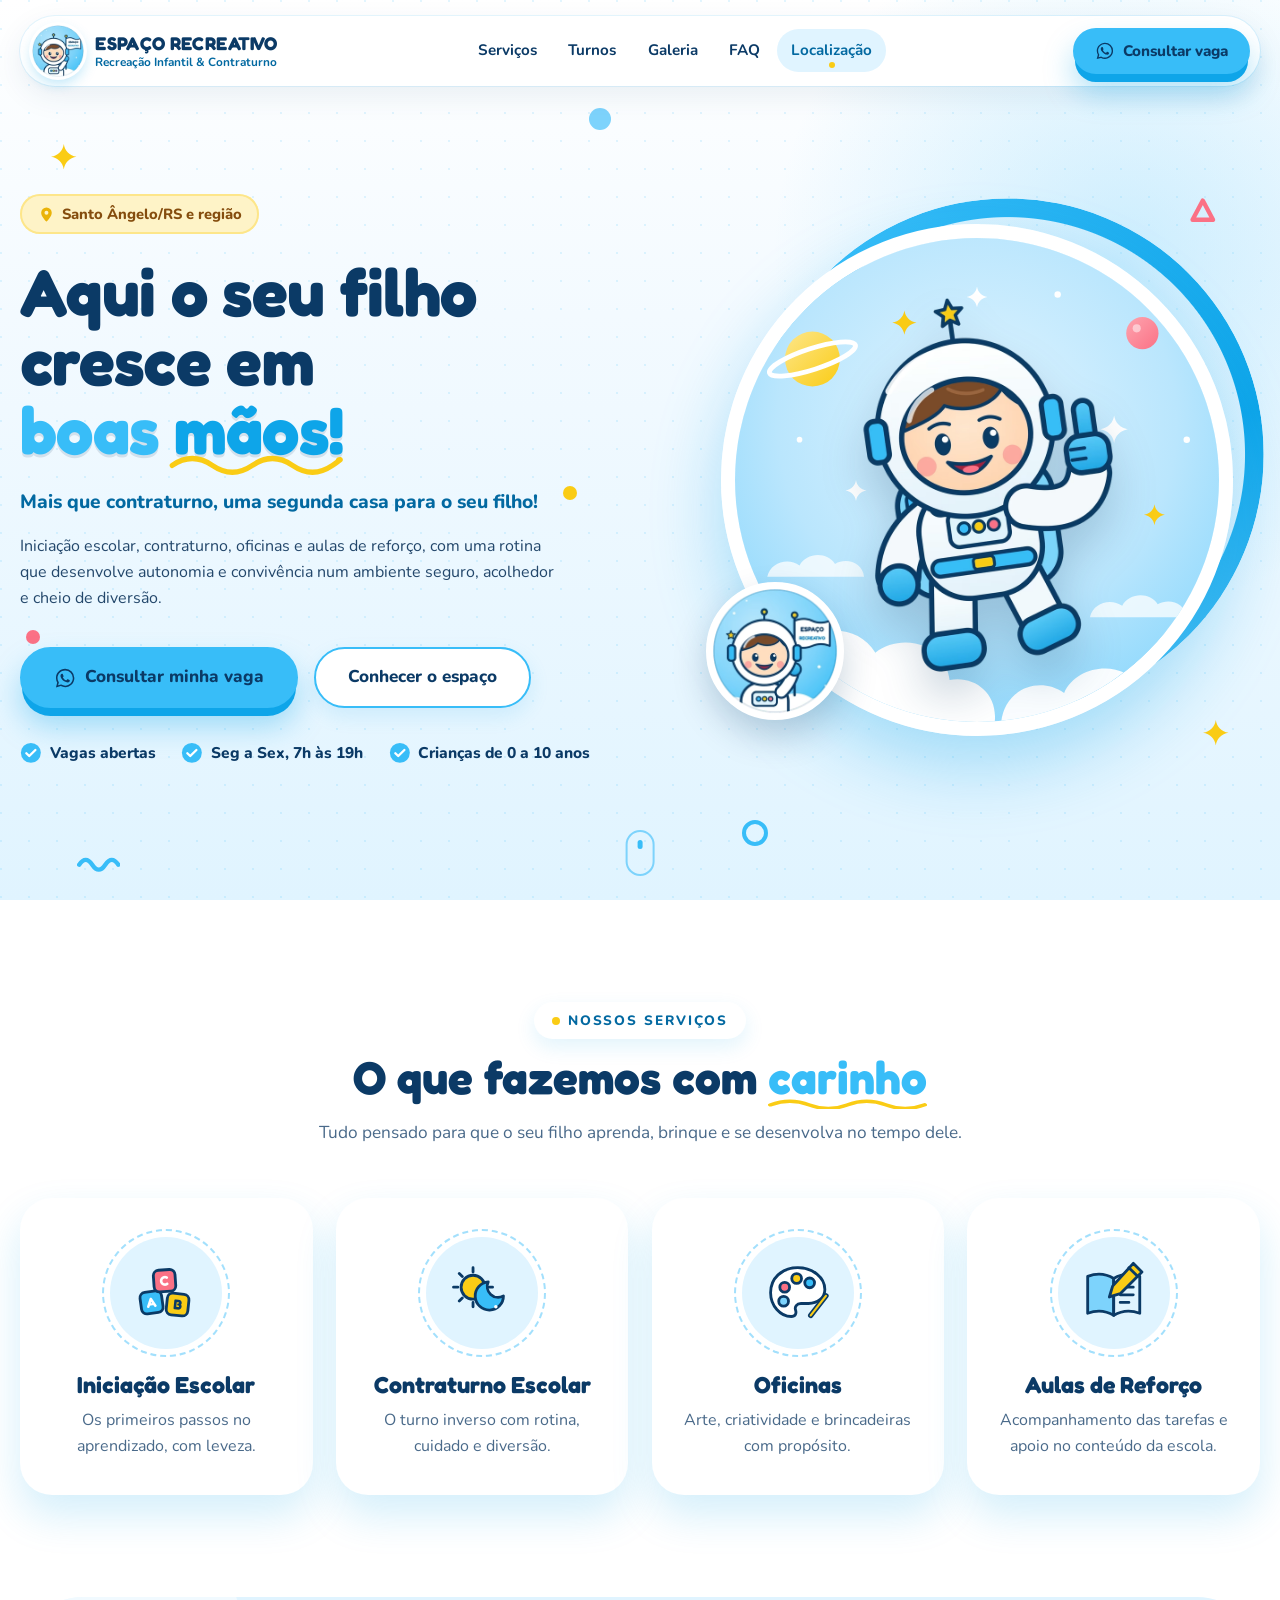
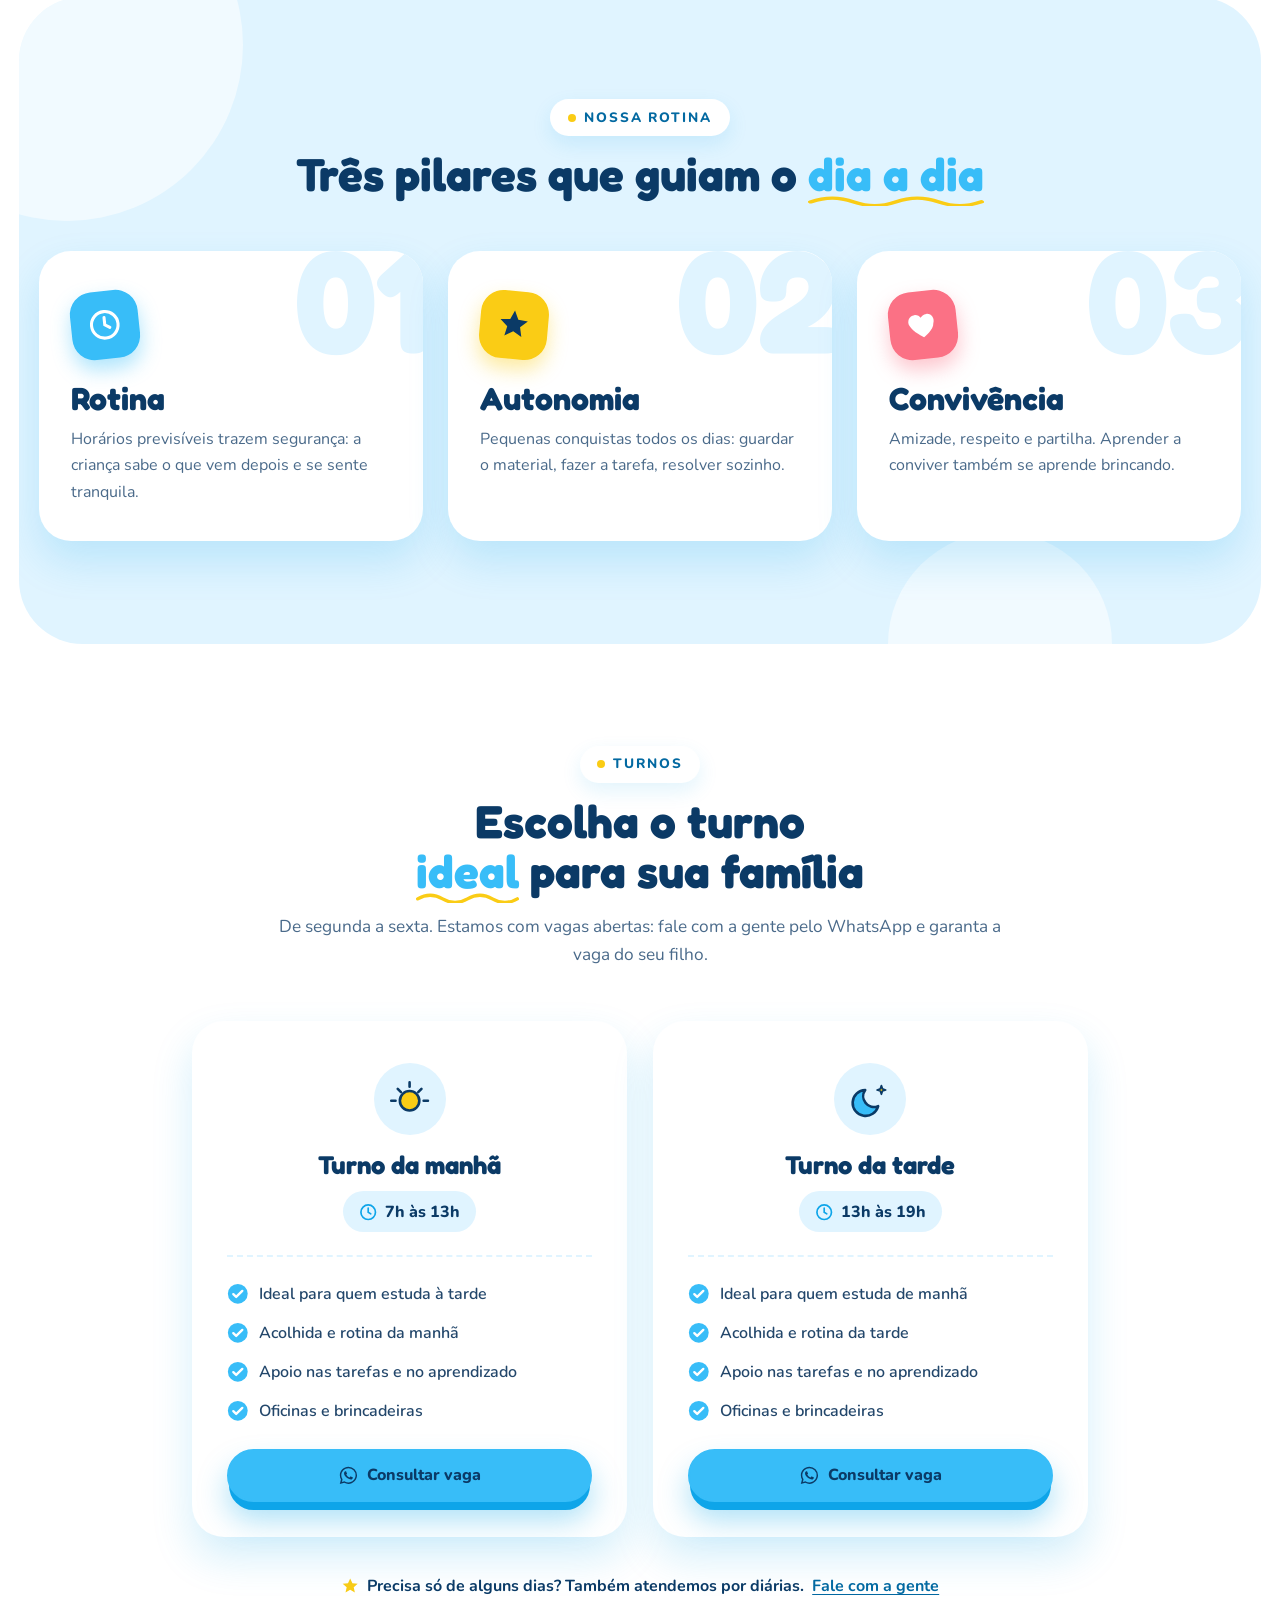
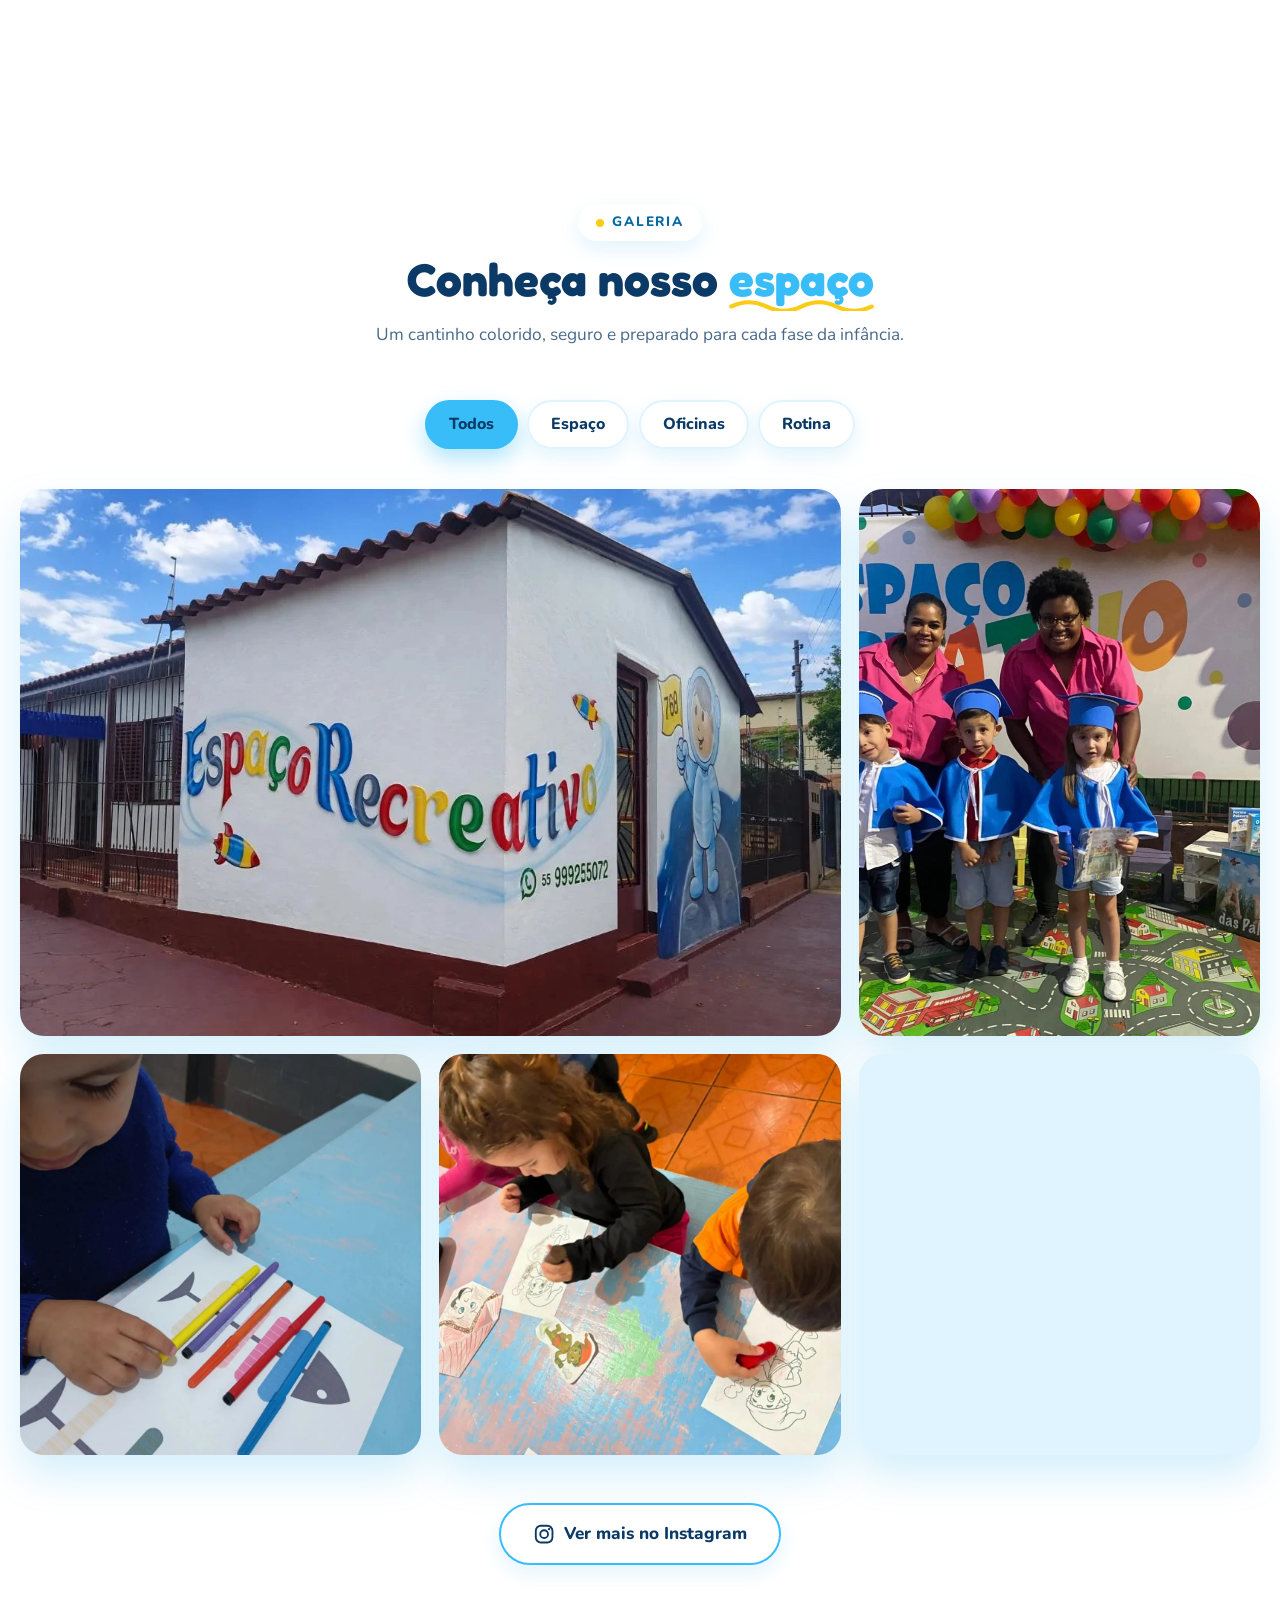
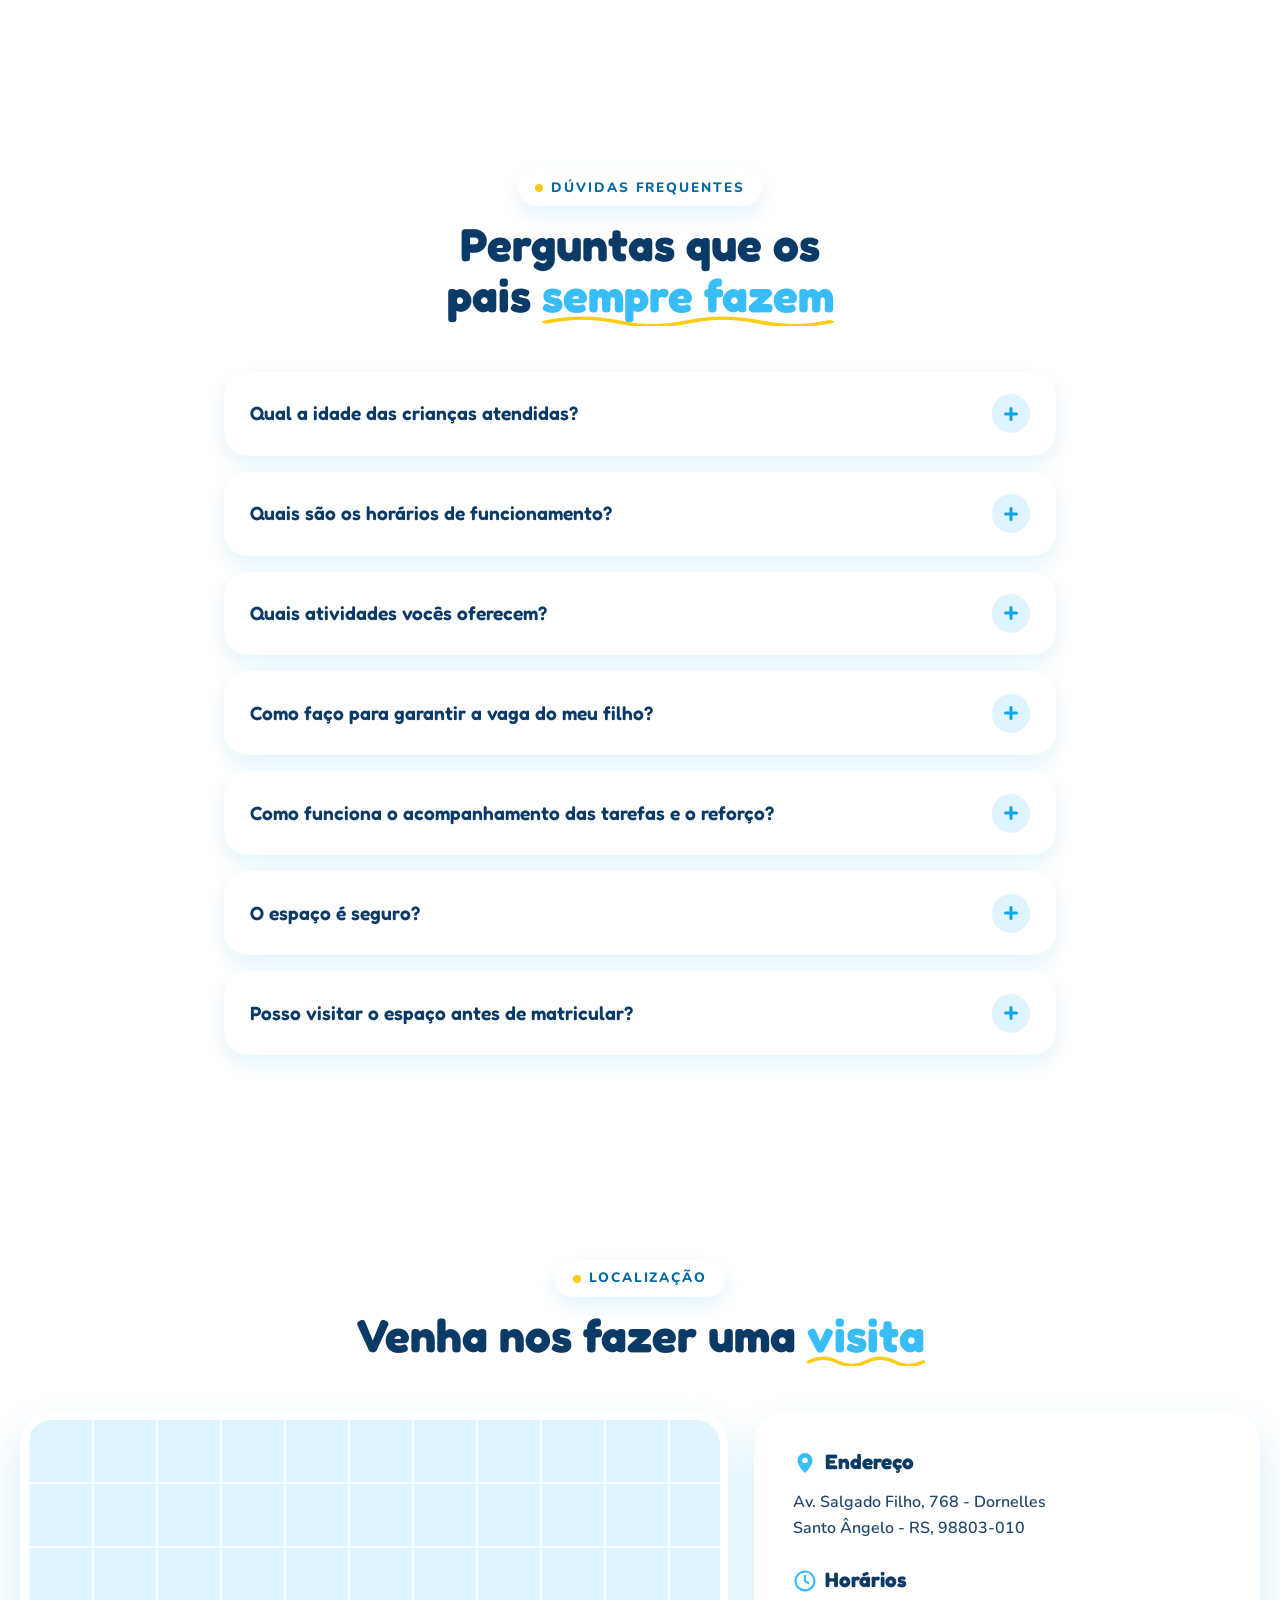
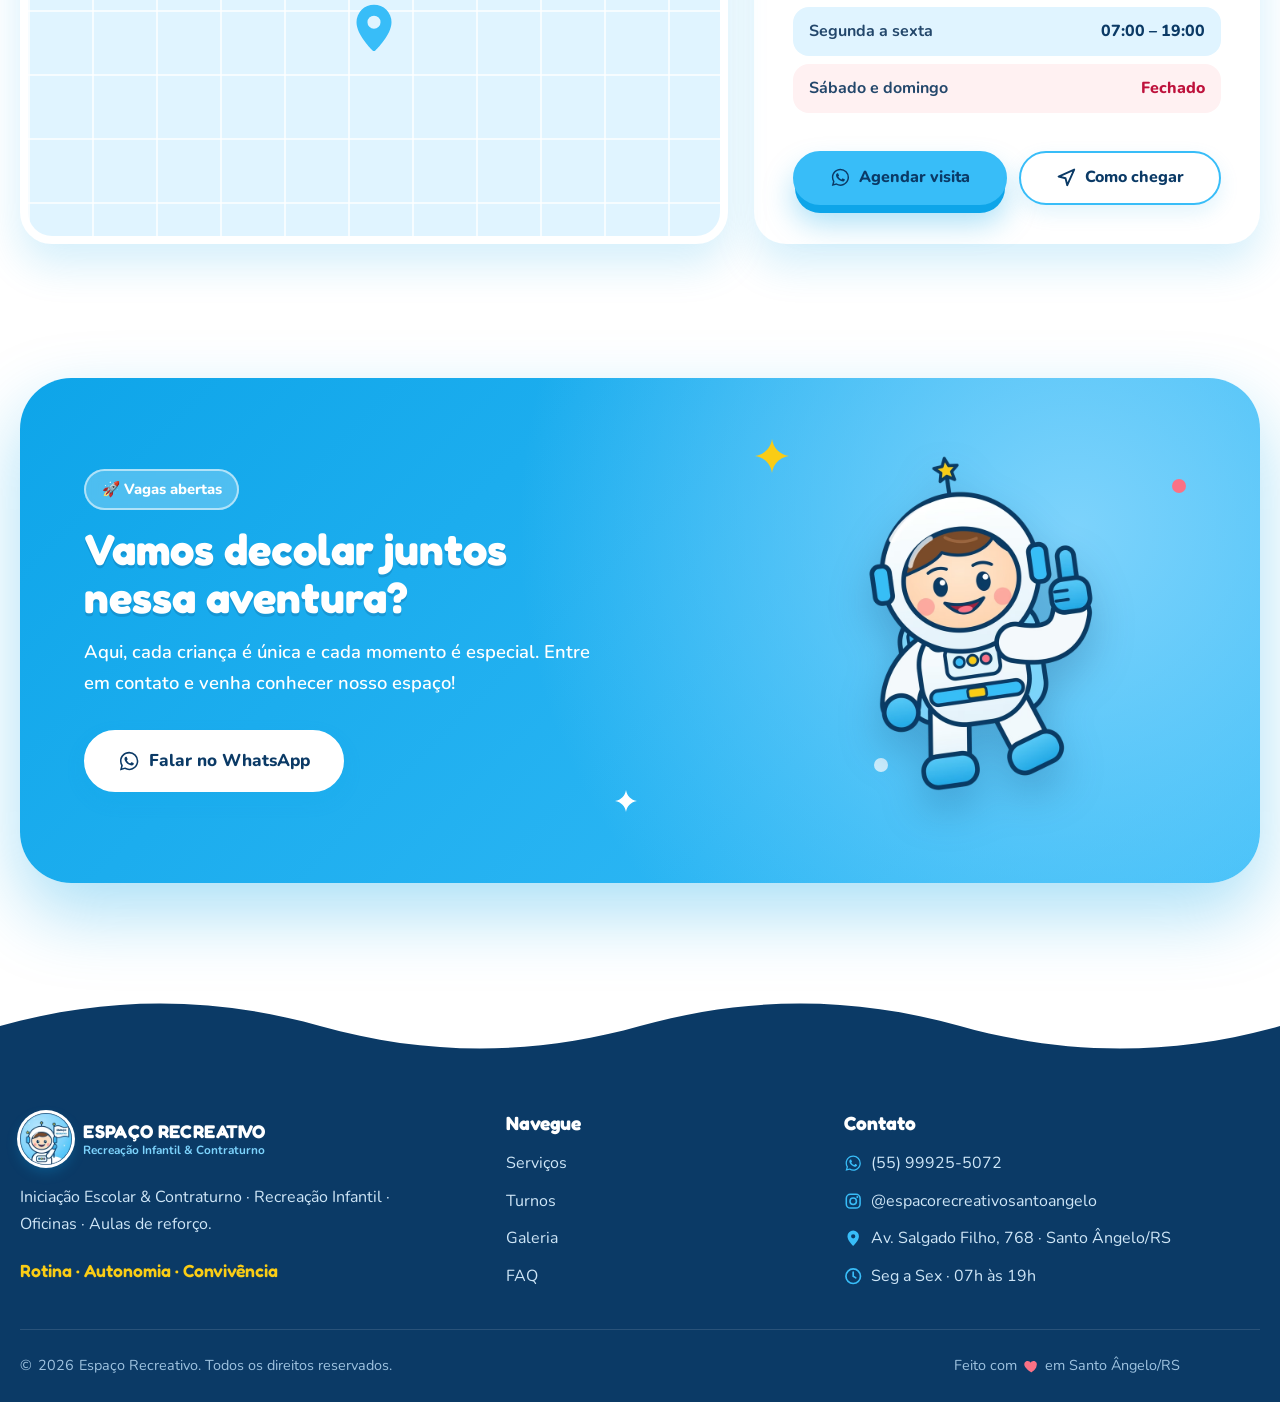
==== commit 4aede7bd: "Turnos da manhã e da tarde com foco em vagas Volta a seção Turnos com os horários confirmados (manhã" ====
--- a/index.html
+++ b/index.html
@@ -4,7 +4,7 @@
   <meta charset="utf-8">
   <meta name="viewport" content="width=device-width, initial-scale=1, viewport-fit=cover">
   <title>Espaço Recreativo · Recreação Infantil & Contraturno em Santo Ângelo/RS</title>
-  <meta name="description" content="Recreação infantil e contraturno para crianças de 0 a 10 anos em Santo Ângelo/RS. Pacotes mensais e diárias, de segunda a sexta, das 7h às 19h. Ambiente seguro, acolhedor e cheio de diversão.">
+  <meta name="description" content="Recreação infantil e contraturno para crianças de 0 a 10 anos em Santo Ângelo/RS. Turnos da manhã (7h às 13h) e da tarde (13h às 19h), de segunda a sexta. Vagas abertas!">
   <meta name="theme-color" content="#38BDF8">
   <link rel="canonical" href="https://www.espacorecreativo.com.br/"><!-- [CONFIRMAR DOMÍNIO] -->
 
@@ -42,7 +42,7 @@
     "@context": "https://schema.org",
     "@type": "ChildCare",
     "name": "Espaço Recreativo",
-    "description": "Recreação infantil e contraturno para crianças de 0 a 10 anos: iniciação escolar, oficinas, aulas de reforço, pacotes mensais e diárias.",
+    "description": "Recreação infantil e contraturno para crianças de 0 a 10 anos: iniciação escolar, oficinas, aulas de reforço. Turnos da manhã e da tarde, de segunda a sexta.",
     "image": "https://www.espacorecreativo.com.br/assets/img/og-image.jpg",
     "logo": "https://www.espacorecreativo.com.br/assets/logo.png",
     "url": "https://www.espacorecreativo.com.br/",
@@ -104,7 +104,7 @@
 
     <nav class="nav__links" aria-label="Principal">
       <a href="#servicos">Serviços</a>
-      <a href="#turnos">Planos</a>
+      <a href="#turnos">Turnos</a>
       <a href="#galeria">Galeria</a>
       <a href="#faq">FAQ</a>
       <a href="#localizacao">Localização</a>
@@ -127,7 +127,7 @@
     <button class="drawer__close" aria-label="Fechar menu" data-close><svg class="ico"><use href="#i-close"/></svg></button>
     <nav aria-label="Menu mobile">
       <a href="#servicos">Serviços</a>
-      <a href="#turnos">Planos</a>
+      <a href="#turnos">Turnos</a>
       <a href="#galeria">Galeria</a>
       <a href="#faq">FAQ</a>
       <a href="#localizacao">Localização</a>
@@ -344,65 +344,51 @@
   </div>
 </section>
 
-<!-- ====================== 5. PLANOS (formas de atendimento do folder da cliente) ====================== -->
+<!-- ====================== 5. TURNOS ====================== -->
 <section class="section" id="turnos" aria-labelledby="tur-title">
   <div class="container">
     <header class="sec-head reveal">
-      <span class="eyebrow">Planos</span>
-      <h2 id="tur-title">Escolha o plano <span class="hl">ideal</span> para sua família</h2>
-      <p>De segunda a sexta, das 7h às 19h. Valores sob consulta: fale com a gente pelo WhatsApp e tire todas as dúvidas.</p>
+      <span class="eyebrow">Turnos</span>
+      <h2 id="tur-title">Escolha o turno <span class="hl">ideal</span> para sua família</h2>
+      <p>De segunda a sexta. Estamos com vagas abertas: fale com a gente pelo WhatsApp e garanta a vaga do seu filho.</p>
     </header>
 
-    <div class="plans">
+    <div class="plans plans--two">
       <article class="card plan reveal" style="--d:0s">
         <div class="plan__top">
-          <span class="plan__emoji" aria-hidden="true"><svg viewBox="0 0 40 40"><g stroke="#0B3A66" stroke-width="2.4" stroke-linejoin="round" stroke-linecap="round"><path d="M15 12v-2a5 5 0 0 1 10 0v2" fill="none"/><rect x="9" y="12" width="22" height="22" rx="6" fill="#38BDF8"/><rect x="14" y="22" width="12" height="7" rx="2" fill="#FACC15"/></g></svg></span>
-          <h3>Contraturno escolar</h3>
-          <p class="plan__time"><svg class="ico"><use href="#i-clock"/></svg> Manhã ou tarde</p>
+          <span class="plan__emoji" aria-hidden="true"><svg viewBox="0 0 40 40"><circle cx="20" cy="22" r="9" fill="#FACC15" stroke="#0B3A66" stroke-width="2.4"/><path d="M20 5v4M7 22H3m34 0h-4M9 11l3 3m19-3-3 3" stroke="#0B3A66" stroke-width="2.4" stroke-linecap="round"/></svg></span>
+          <h3>Turno da manhã</h3>
+          <p class="plan__time"><svg class="ico"><use href="#i-clock"/></svg> 7h às 13h</p>
         </div>
         <ul class="plan__list">
-          <li><svg class="ico"><use href="#i-check"/></svg> No turno inverso ao da escola</li>
+          <li><svg class="ico"><use href="#i-check"/></svg> Ideal para quem estuda à tarde</li>
+          <li><svg class="ico"><use href="#i-check"/></svg> Acolhida e rotina da manhã</li>
           <li><svg class="ico"><use href="#i-check"/></svg> Apoio nas tarefas e no aprendizado</li>
-          <li><svg class="ico"><use href="#i-check"/></svg> Atividades que fazem a diferença</li>
           <li><svg class="ico"><use href="#i-check"/></svg> Oficinas e brincadeiras</li>
         </ul>
-        <a class="btn btn--ghost btn--block" href="https://wa.me/5555999255072?text=Ol%C3%A1%21%20Gostaria%20de%20consultar%20os%20valores%20do%20Contraturno%20escolar." target="_blank" rel="noopener">
-          <svg class="ico" aria-hidden="true"><use href="#i-whats"/></svg> Consultar valores</a>
-      </article>
-
-      <article class="card plan plan--featured reveal" style="--d:.1s">
-        <span class="plan__badge"><svg class="ico"><use href="#i-star"/></svg> Mais econômico</span>
+        <a class="btn btn--sky btn--block" href="https://wa.me/5555999255072?text=Ol%C3%A1%21%20Gostaria%20de%20consultar%20uma%20vaga%20no%20turno%20da%20manh%C3%A3." target="_blank" rel="noopener">
+          <svg class="ico" aria-hidden="true"><use href="#i-whats"/></svg> Consultar vaga</a>
+      </article>
+
+      <article class="card plan reveal" style="--d:.1s">
         <div class="plan__top">
-          <span class="plan__emoji" aria-hidden="true"><svg viewBox="0 0 40 40"><polygon transform="translate(20 21) scale(.62)" fill="#FACC15" stroke="#0B3A66" stroke-width="3.8" stroke-linejoin="round" points="0,-24 6.5,-8.9 22.8,-7.4 10.5,3.4 14.1,19.4 0,11 -14.1,19.4 -10.5,3.4 -22.8,-7.4 -6.5,-8.9"/></svg></span>
-          <h3>Pacotes mensais</h3>
-          <p class="plan__time"><svg class="ico"><use href="#i-clock"/></svg> Seg a Sex · 7h às 19h</p>
+          <span class="plan__emoji" aria-hidden="true"><svg viewBox="0 0 40 40"><path d="M27 27a12 12 0 1 1-12-15 10 10 0 0 0 12 15Z" fill="#38BDF8" stroke="#0B3A66" stroke-width="2.4" stroke-linejoin="round"/><path d="M30 8l1 3 3 1-3 1-1 3-1-3-3-1 3-1Z" fill="#FACC15" stroke="#0B3A66" stroke-width="1.6" stroke-linejoin="round"/></svg></span>
+          <h3>Turno da tarde</h3>
+          <p class="plan__time"><svg class="ico"><use href="#i-clock"/></svg> 13h às 19h</p>
         </div>
         <ul class="plan__list">
-          <li><svg class="ico"><use href="#i-check"/></svg> Mais economia e tranquilidade para a família</li>
-          <li><svg class="ico"><use href="#i-check"/></svg> Rotina que desenvolve autonomia e convivência</li>
-          <li><svg class="ico"><use href="#i-check"/></svg> Iniciação escolar, reforço e oficinas</li>
-          <li><svg class="ico"><use href="#i-check"/></svg> Recreação e brincadeiras todos os dias</li>
+          <li><svg class="ico"><use href="#i-check"/></svg> Ideal para quem estuda de manhã</li>
+          <li><svg class="ico"><use href="#i-check"/></svg> Acolhida e rotina da tarde</li>
+          <li><svg class="ico"><use href="#i-check"/></svg> Apoio nas tarefas e no aprendizado</li>
+          <li><svg class="ico"><use href="#i-check"/></svg> Oficinas e brincadeiras</li>
         </ul>
-        <a class="btn btn--sky btn--block" href="https://wa.me/5555999255072?text=Ol%C3%A1%21%20Gostaria%20de%20consultar%20os%20valores%20dos%20Pacotes%20mensais." target="_blank" rel="noopener">
-          <svg class="ico" aria-hidden="true"><use href="#i-whats"/></svg> Consultar valores</a>
-      </article>
-
-      <article class="card plan reveal" style="--d:.2s">
-        <div class="plan__top">
-          <span class="plan__emoji" aria-hidden="true"><svg viewBox="0 0 40 40"><g stroke="#0B3A66" stroke-width="2.4" stroke-linejoin="round" stroke-linecap="round"><rect x="8" y="10" width="24" height="22" rx="5" fill="#fff"/><path d="M8 17h24M14 7v6M26 7v6" fill="none"/></g><circle cx="20" cy="25" r="3.4" fill="#FB7185"/></svg></span>
-          <h3>Atendimento por diárias</h3>
-          <p class="plan__time"><svg class="ico"><use href="#i-clock"/></svg> Quando você precisar</p>
-        </div>
-        <ul class="plan__list">
-          <li><svg class="ico"><use href="#i-check"/></svg> Mais flexibilidade para o seu dia a dia</li>
-          <li><svg class="ico"><use href="#i-check"/></svg> Ideal para quando a rotina aperta</li>
-          <li><svg class="ico"><use href="#i-check"/></svg> O mesmo cuidado e a mesma equipe</li>
-          <li><svg class="ico"><use href="#i-check"/></svg> Recreação e atividades durante o dia</li>
-        </ul>
-        <a class="btn btn--ghost btn--block" href="https://wa.me/5555999255072?text=Ol%C3%A1%21%20Gostaria%20de%20consultar%20os%20valores%20do%20Atendimento%20por%20di%C3%A1rias." target="_blank" rel="noopener">
-          <svg class="ico" aria-hidden="true"><use href="#i-whats"/></svg> Consultar valores</a>
-      </article>
-    </div>
+        <a class="btn btn--sky btn--block" href="https://wa.me/5555999255072?text=Ol%C3%A1%21%20Gostaria%20de%20consultar%20uma%20vaga%20no%20turno%20da%20tarde." target="_blank" rel="noopener">
+          <svg class="ico" aria-hidden="true"><use href="#i-whats"/></svg> Consultar vaga</a>
+      </article>
+    </div>
+
+    <p class="plans__note reveal"><svg class="ico"><use href="#i-star"/></svg> Precisa só de alguns dias? Também atendemos por diárias.
+      <a href="https://wa.me/5555999255072?text=Ol%C3%A1%21%20Gostaria%20de%20saber%20sobre%20o%20atendimento%20por%20di%C3%A1rias." target="_blank" rel="noopener">Fale com a gente</a></p>
   </div>
 </section>
 
@@ -465,7 +451,7 @@
       </details>
       <details class="qa reveal">
         <summary>Quais são os horários de funcionamento?<span class="qa__ico" aria-hidden="true"></span></summary>
-        <div class="qa__body"><p>Funcionamos de segunda a sexta, das 7h às 19h, com contraturno escolar, pacotes mensais e atendimento por diárias. Sábados e domingos estamos fechados.</p></div>
+        <div class="qa__body"><p>Funcionamos de segunda a sexta, com o turno da manhã das 7h às 13h e o turno da tarde das 13h às 19h. Também atendemos por diárias. Sábados e domingos estamos fechados.</p></div>
       </details>
       <details class="qa reveal">
         <summary>Quais atividades vocês oferecem?<span class="qa__ico" aria-hidden="true"></span></summary>
@@ -570,7 +556,7 @@
     </div>
     <nav class="footer__col" aria-label="Rodapé">
       <h2>Navegue</h2>
-      <a href="#servicos">Serviços</a><a href="#turnos">Planos</a><a href="#galeria">Galeria</a><a href="#faq">FAQ</a>
+      <a href="#servicos">Serviços</a><a href="#turnos">Turnos</a><a href="#galeria">Galeria</a><a href="#faq">FAQ</a>
     </nav>
     <div class="footer__col">
       <h2>Contato</h2>
--- a/assets/css/style.css
+++ b/assets/css/style.css
@@ -306,6 +306,10 @@
    5. TURNOS
    ========================================================= */
 .plans { display: grid; grid-template-columns: repeat(3, 1fr); gap: clamp(1rem, 2vw, 2rem); align-items: center; }
+.plans--two { grid-template-columns: repeat(2, minmax(0, 1fr)); max-width: 56rem; margin-inline: auto; }
+.plans__note { display: flex; flex-wrap: wrap; align-items: center; justify-content: center; gap: .4rem .5rem; margin-top: 2.25rem; text-align: center; font-weight: 700; color: var(--azul-profundo); }
+.plans__note .ico { color: var(--sol); }
+.plans__note a { color: var(--azul-eletrico-txt); text-decoration: underline; text-underline-offset: 3px; }
 .plan { position: relative; padding: 2.4rem 2rem 2rem; display: flex; flex-direction: column; gap: 1.5rem; transition: transform .45s var(--ease-pop), border-color .3s; }
 .plan:hover { transform: translateY(-8px); border-color: var(--azul-claro); }
 .plan__top { text-align: center; padding-bottom: 1.4rem; border-bottom: 2px dashed var(--azul-gelo); }
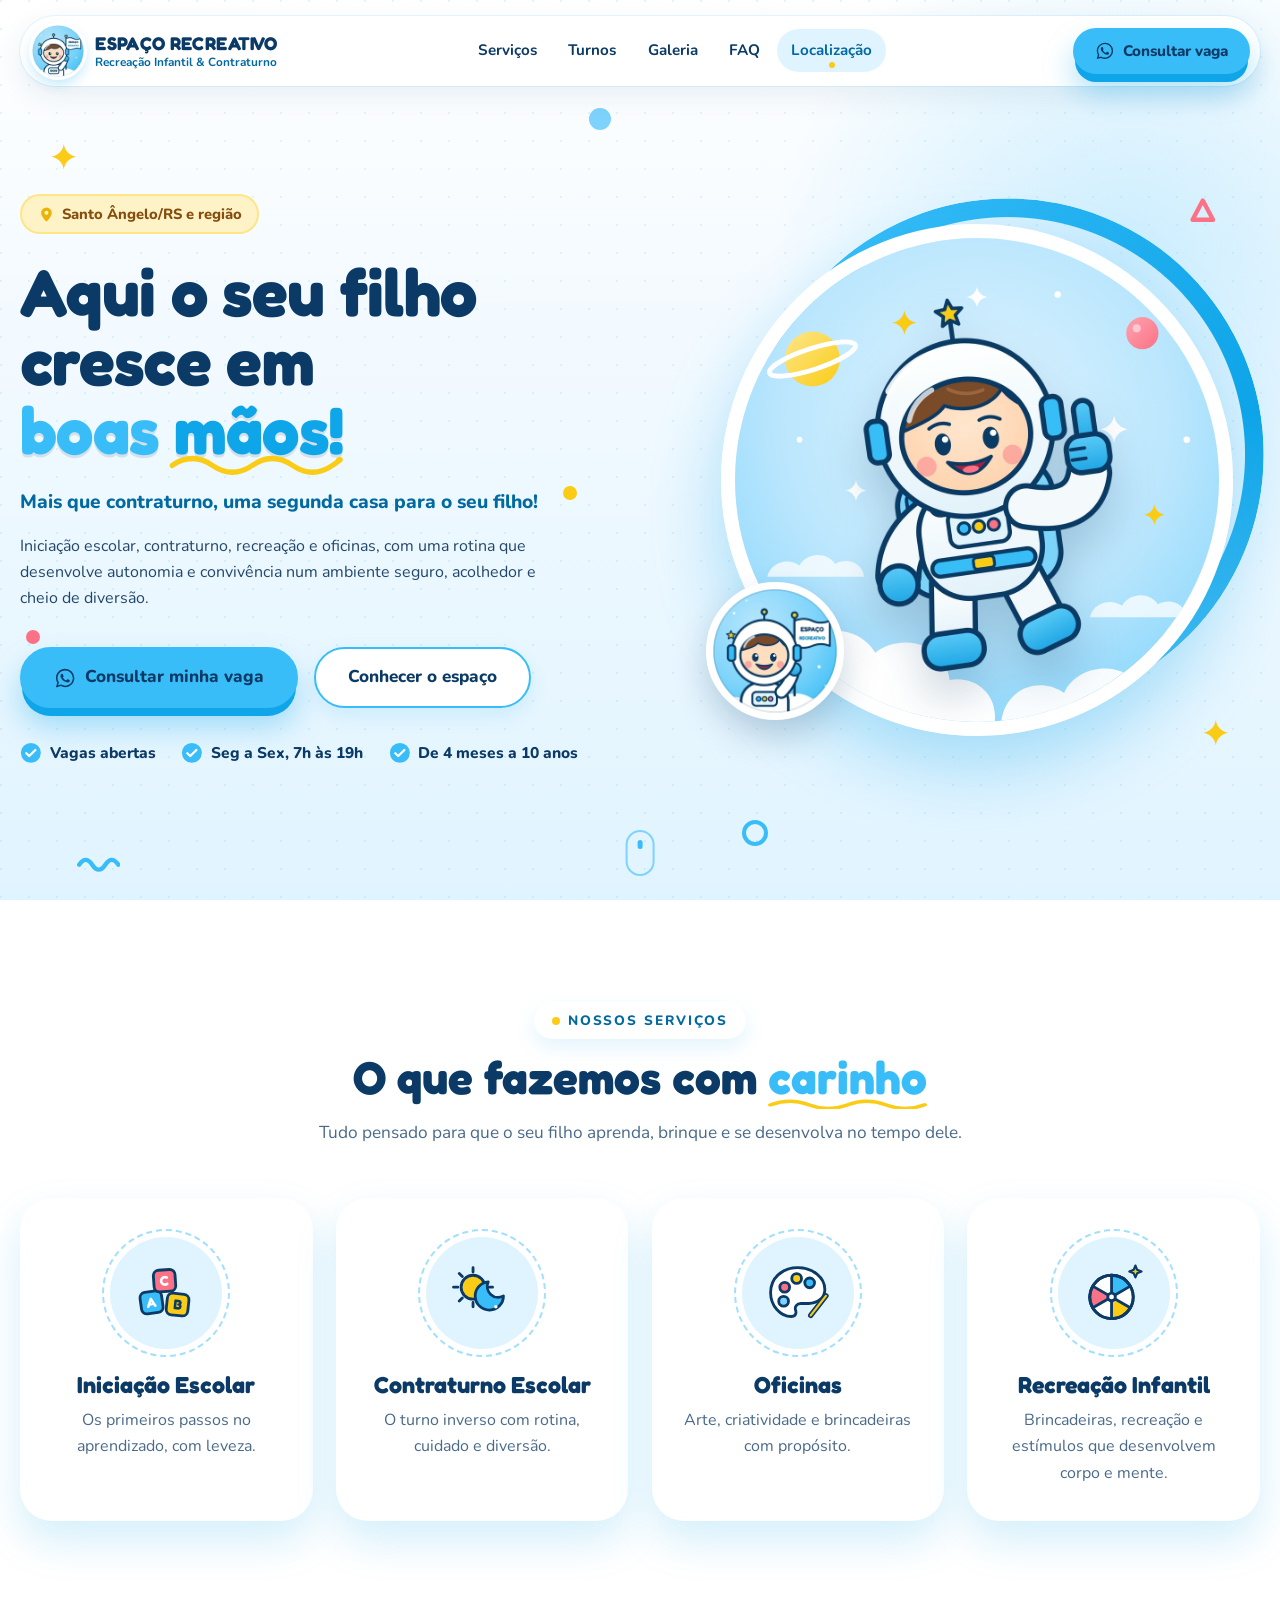
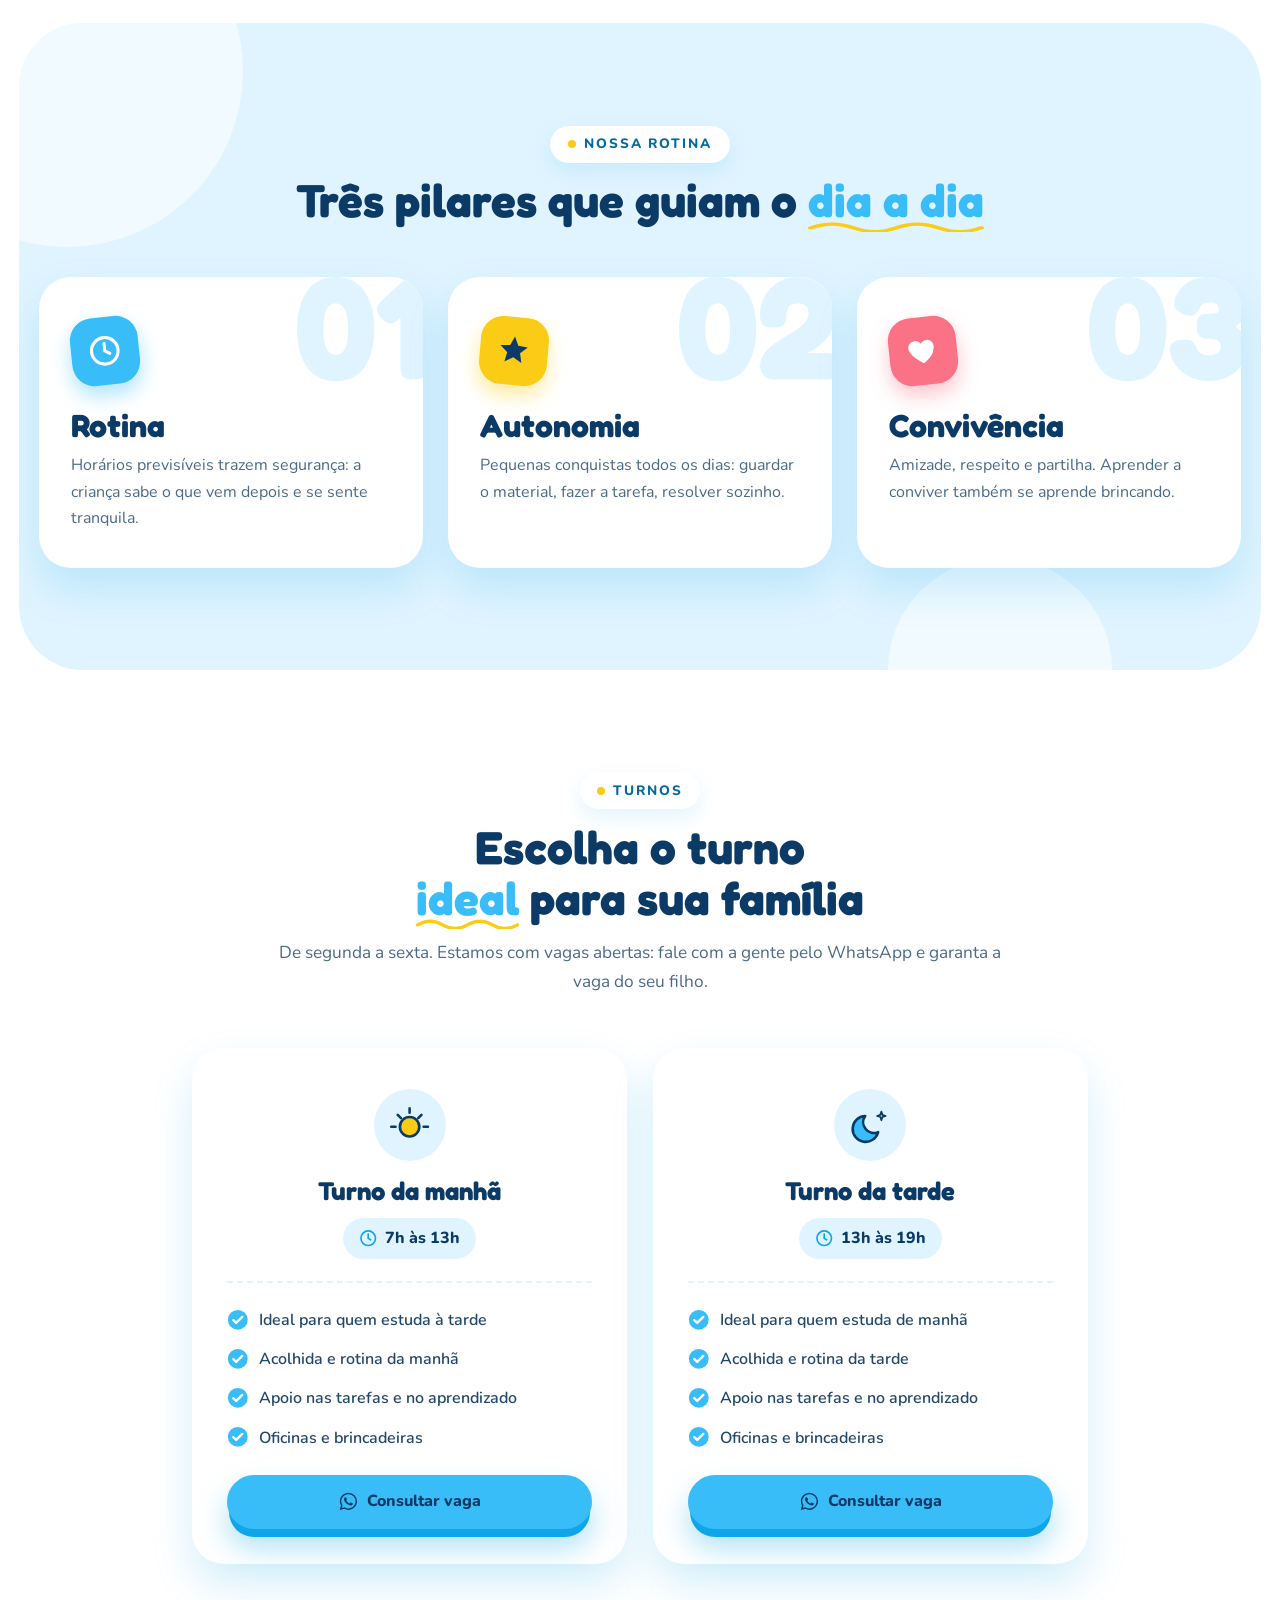
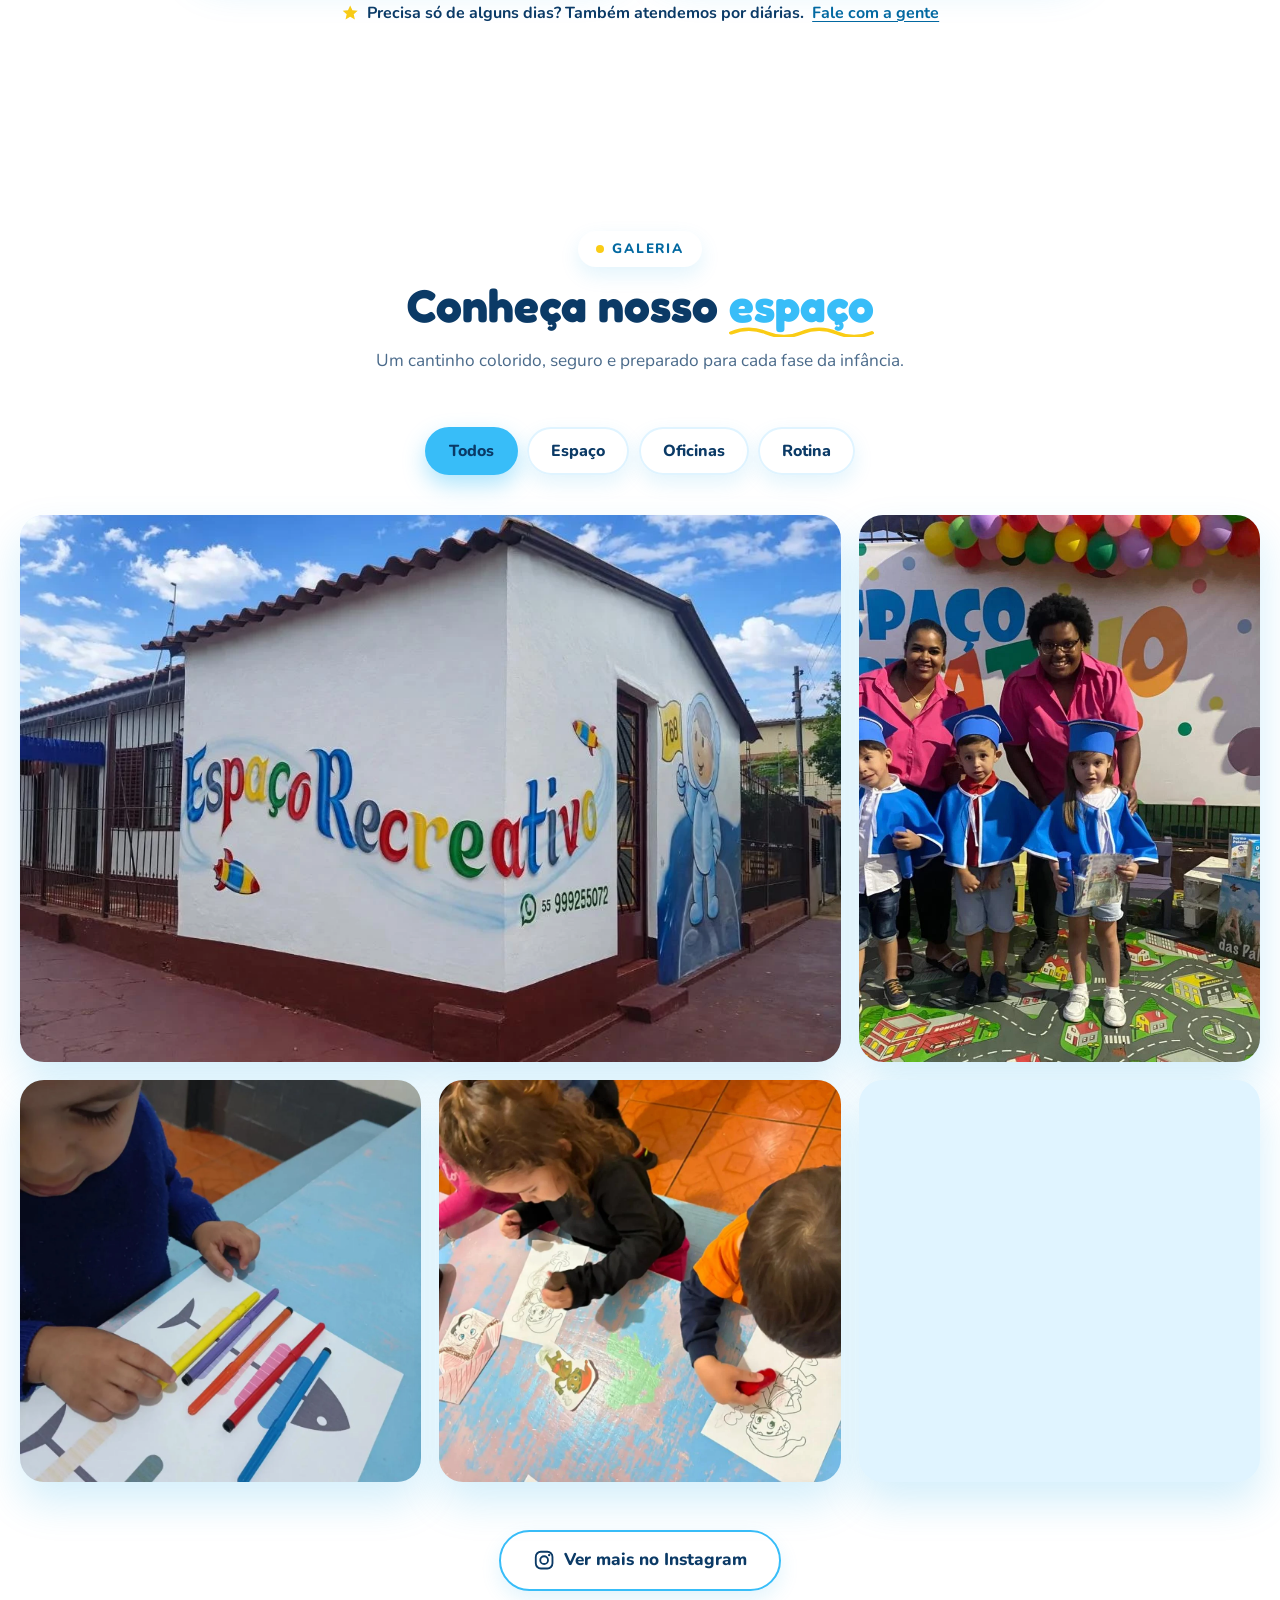
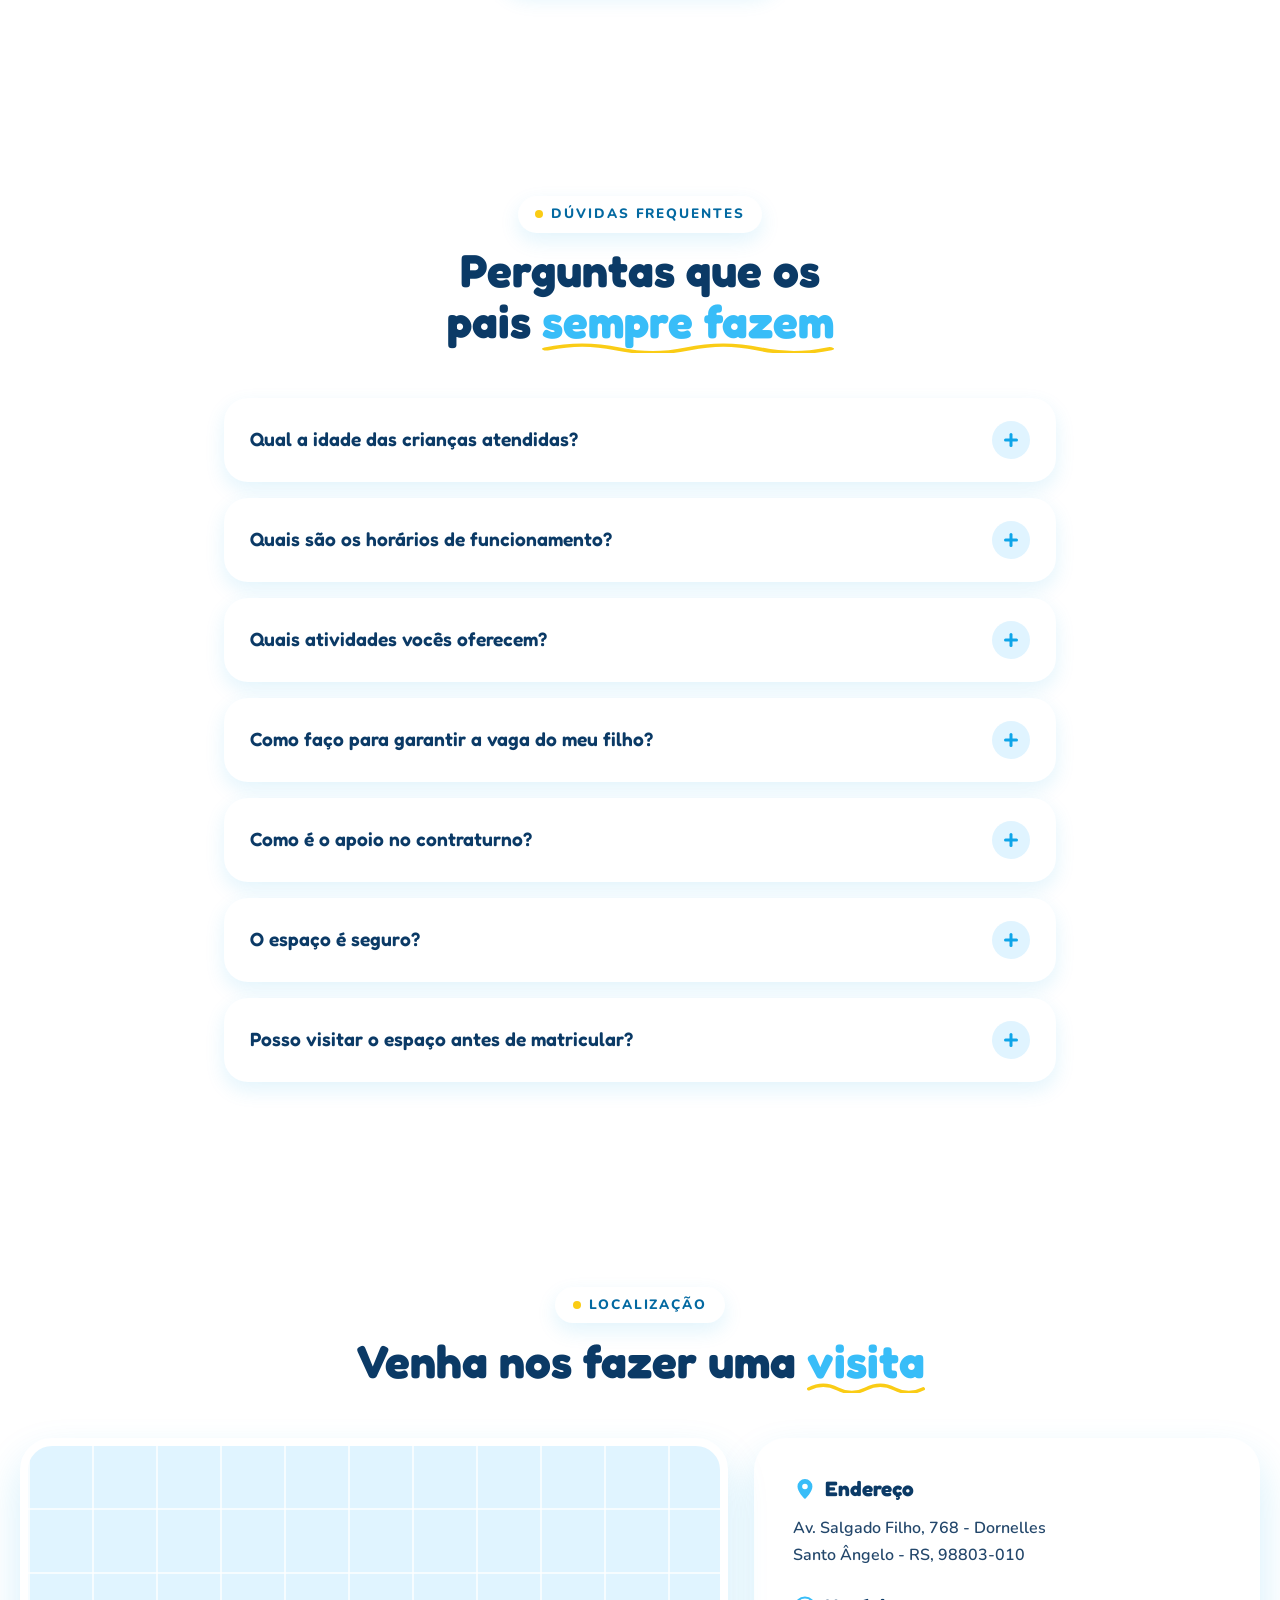
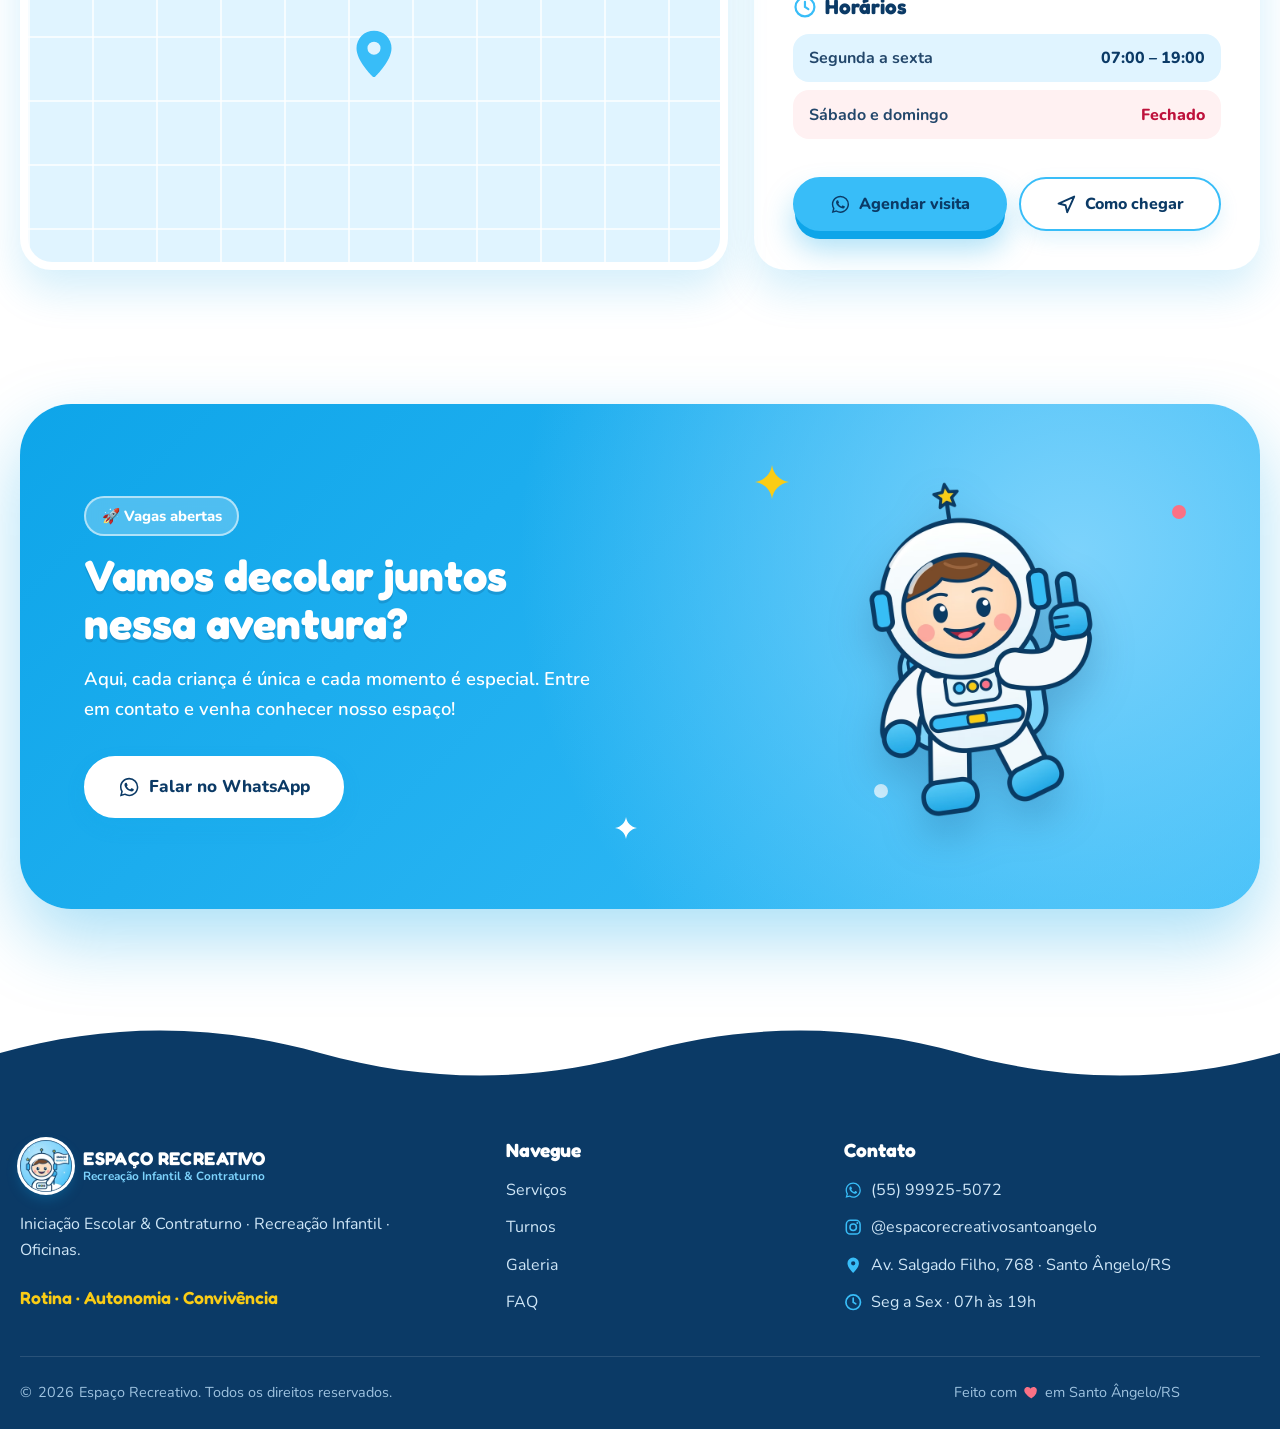
==== commit 4255135a: "Idade de 4 meses a 10 anos e sem aulas de reforço Atualiza a faixa etária (hero, FAQ, descrição e da" ====
--- a/index.html
+++ b/index.html
@@ -4,9 +4,9 @@
   <meta charset="utf-8">
   <meta name="viewport" content="width=device-width, initial-scale=1, viewport-fit=cover">
   <title>Espaço Recreativo · Recreação Infantil & Contraturno em Santo Ângelo/RS</title>
-  <meta name="description" content="Recreação infantil e contraturno para crianças de 0 a 10 anos em Santo Ângelo/RS. Turnos da manhã (7h às 13h) e da tarde (13h às 19h), de segunda a sexta. Vagas abertas!">
+  <meta name="description" content="Recreação infantil e contraturno para crianças de 4 meses a 10 anos em Santo Ângelo/RS. Turnos da manhã (7h às 13h) e da tarde (13h às 19h), de segunda a sexta. Vagas abertas!">
   <meta name="theme-color" content="#38BDF8">
-  <link rel="canonical" href="https://www.espacorecreativo.com.br/"><!-- [CONFIRMAR DOMÍNIO] -->
+  <link rel="canonical" href="https://espaco-recreativo.vercel.app/">
 
   <!-- Open Graph / compartilhamento no WhatsApp -->
   <meta property="og:type" content="website">
@@ -14,8 +14,8 @@
   <meta property="og:title" content="Espaço Recreativo · Aqui o seu filho cresce em boas mãos!">
   <meta property="og:description" content="Mais que contraturno, uma segunda casa para o seu filho. Vagas abertas em Santo Ângelo/RS.">
   <meta property="og:site_name" content="Espaço Recreativo">
-  <meta property="og:url" content="https://www.espacorecreativo.com.br/">
-  <meta property="og:image" content="https://www.espacorecreativo.com.br/assets/img/og-image.jpg"><!-- [CONFIRMAR DOMÍNIO] -->
+  <meta property="og:url" content="https://espaco-recreativo.vercel.app/">
+  <meta property="og:image" content="https://espaco-recreativo.vercel.app/assets/img/og-image.jpg">
   <meta property="og:image:width" content="1200">
   <meta property="og:image:height" content="630">
   <meta property="og:image:alt" content="Espaço Recreativo: Aqui o seu filho cresce em boas mãos!">
@@ -42,10 +42,10 @@
     "@context": "https://schema.org",
     "@type": "ChildCare",
     "name": "Espaço Recreativo",
-    "description": "Recreação infantil e contraturno para crianças de 0 a 10 anos: iniciação escolar, oficinas, aulas de reforço. Turnos da manhã e da tarde, de segunda a sexta.",
-    "image": "https://www.espacorecreativo.com.br/assets/img/og-image.jpg",
-    "logo": "https://www.espacorecreativo.com.br/assets/logo.png",
-    "url": "https://www.espacorecreativo.com.br/",
+    "description": "Recreação infantil e contraturno para crianças de 4 meses a 10 anos: iniciação escolar e oficinas. Turnos da manhã e da tarde, de segunda a sexta.",
+    "image": "https://espaco-recreativo.vercel.app/assets/img/og-image.jpg",
+    "logo": "https://espaco-recreativo.vercel.app/assets/logo.png",
+    "url": "https://espaco-recreativo.vercel.app/",
     "telephone": "+55 55 99925-5072",
     "address": {
       "@type": "PostalAddress",
@@ -171,7 +171,7 @@
       </h1>
 
       <p class="hero__sub reveal" style="--d:.16s">Mais que contraturno, uma segunda casa para o seu filho!</p>
-      <p class="hero__p reveal" style="--d:.22s">Iniciação escolar, contraturno, oficinas e aulas de reforço, com uma rotina que desenvolve autonomia e convivência num ambiente seguro, acolhedor e cheio de diversão.</p>
+      <p class="hero__p reveal" style="--d:.22s">Iniciação escolar, contraturno, recreação e oficinas, com uma rotina que desenvolve autonomia e convivência num ambiente seguro, acolhedor e cheio de diversão.</p>
 
       <div class="hero__ctas reveal" style="--d:.3s">
         <a class="btn btn--sky btn--lg" href="https://wa.me/5555999255072?text=Ol%C3%A1!%20Gostaria%20de%20consultar%20uma%20vaga%20no%20Espa%C3%A7o%20Recreativo." target="_blank" rel="noopener">
@@ -183,7 +183,7 @@
       <ul class="hero__checks reveal" style="--d:.38s">
         <li><svg class="ico"><use href="#i-check"/></svg> Vagas abertas</li>
         <li><svg class="ico"><use href="#i-check"/></svg> Seg a Sex, 7h às 19h</li>
-        <li><svg class="ico"><use href="#i-check"/></svg> Crianças de 0 a 10 anos</li>
+        <li><svg class="ico"><use href="#i-check"/></svg> De 4 meses a 10 anos</li>
       </ul>
     </div>
 
@@ -221,7 +221,7 @@
           </g>
         </svg>
 
-        <!-- ASTRONAUTA: troque assets/astronauta-hero.png e rode tools/otimizar-imagens.py -->
+        <!-- ASTRONAUTA (aprovado pela cliente). Fonte vetorial em assets/src/astronauta.svg -->
         <div class="astro">
           <picture>
             <source type="image/avif" srcset="assets/img/astronauta-800.avif 800w, assets/img/astronauta-1600.avif 1600w, assets/img/astronauta-2400.avif 2400w" sizes="(min-width: 960px) 34vw, 70vw">
@@ -294,13 +294,15 @@
       <article class="card svc reveal" style="--d:.24s">
         <div class="svc__ico" aria-hidden="true">
           <svg viewBox="0 0 64 64"><g stroke="#0B3A66" stroke-width="2.6" stroke-linejoin="round" stroke-linecap="round">
-            <path d="M8 16c8-3 16-3 24 2v34c-8-5-16-5-24-2Z" fill="#7DD3FC"/>
-            <path d="M56 16c-8-3-16-3-24 2v34c8-5 16-5 24-2Z" fill="#E0F4FF"/>
-            <path d="M38 26h12M38 33h12M38 40h8" fill="none"/>
-            <path d="m50 4 8 8-20 20-10 3 3-10Z" fill="#FACC15"/><path d="m46 8 8 8" fill="none"/></g></svg>
-        </div>
-        <h3>Aulas de Reforço</h3>
-        <p>Acompanhamento das tarefas e apoio no conteúdo da escola.</p>
+            <circle cx="30" cy="35" r="20" fill="#fff"/>
+            <path d="M30 35 30 15A20 20 0 0 1 47.3 25Z" fill="#38BDF8"/>
+            <path d="M30 35 47.3 45A20 20 0 0 1 30 55Z" fill="#FACC15"/>
+            <path d="M30 35 12.7 45A20 20 0 0 1 12.7 25Z" fill="#FB7185"/>
+            <circle cx="30" cy="35" r="20" fill="none"/><circle cx="30" cy="35" r="3.5" fill="#fff"/>
+            <path d="M52 6l1.6 4 4 1.6-4 1.6L52 17l-1.6-3.8-4-1.6 4-1.6Z" fill="#FACC15" stroke-width="2"/></g></svg>
+        </div>
+        <h3>Recreação Infantil</h3>
+        <p>Brincadeiras, recreação e estímulos que desenvolvem corpo e mente.</p>
       </article>
     </div>
   </div>
@@ -447,7 +449,7 @@
     <div class="faq">
       <details class="qa reveal">
         <summary>Qual a idade das crianças atendidas?<span class="qa__ico" aria-hidden="true"></span></summary>
-        <div class="qa__body"><p>Atendemos crianças de 0 a 10 anos, dos bebês às crianças em idade escolar, com atividades adaptadas a cada fase.</p></div>
+        <div class="qa__body"><p>Atendemos crianças de 4 meses a 10 anos, dos bebês às crianças em idade escolar, com atividades adaptadas a cada fase.</p></div>
       </details>
       <details class="qa reveal">
         <summary>Quais são os horários de funcionamento?<span class="qa__ico" aria-hidden="true"></span></summary>
@@ -455,15 +457,15 @@
       </details>
       <details class="qa reveal">
         <summary>Quais atividades vocês oferecem?<span class="qa__ico" aria-hidden="true"></span></summary>
-        <div class="qa__body"><p>Iniciação escolar, contraturno, recreação infantil, oficinas e aulas de reforço. Tudo dentro de uma rotina que trabalha autonomia e convivência, com muita brincadeira no meio.</p></div>
+        <div class="qa__body"><p>Iniciação escolar, contraturno, recreação infantil e oficinas. Tudo dentro de uma rotina que trabalha autonomia e convivência, com muita brincadeira no meio.</p></div>
       </details>
       <details class="qa reveal">
         <summary>Como faço para garantir a vaga do meu filho?<span class="qa__ico" aria-hidden="true"></span></summary>
         <div class="qa__body"><p>É só chamar no WhatsApp (55) 99925-5072. A gente tira suas dúvidas, apresenta os turnos e combina uma visita para você conhecer o espaço.</p></div>
       </details>
       <details class="qa reveal">
-        <summary>Como funciona o acompanhamento das tarefas e o reforço?<span class="qa__ico" aria-hidden="true"></span></summary>
-        <div class="qa__body"><p>Todos os dias reservamos um momento para as tarefas da escola, com apoio da equipe. Nas aulas de reforço, trabalhamos os conteúdos em que a criança tem mais dificuldade, sempre com paciência e no ritmo dela.</p></div>
+        <summary>Como é o apoio no contraturno?<span class="qa__ico" aria-hidden="true"></span></summary>
+        <div class="qa__body"><p>No contraturno, as crianças têm um momento para as tarefas da escola com o apoio da equipe, além de atividades, oficinas e brincadeiras, sempre no ritmo de cada uma.</p></div>
       </details>
       <details class="qa reveal">
         <summary>O espaço é seguro?<span class="qa__ico" aria-hidden="true"></span></summary>
@@ -551,7 +553,7 @@
         </picture>
         <span class="brand__txt"><strong>ESPAÇO RECREATIVO</strong><small>Recreação Infantil &amp; Contraturno</small></span>
       </a>
-      <p>Iniciação Escolar &amp; Contraturno · Recreação Infantil · Oficinas · Aulas de reforço.</p>
+      <p>Iniciação Escolar &amp; Contraturno · Recreação Infantil · Oficinas.</p>
       <p class="footer__values">Rotina · Autonomia · Convivência</p>
     </div>
     <nav class="footer__col" aria-label="Rodapé">
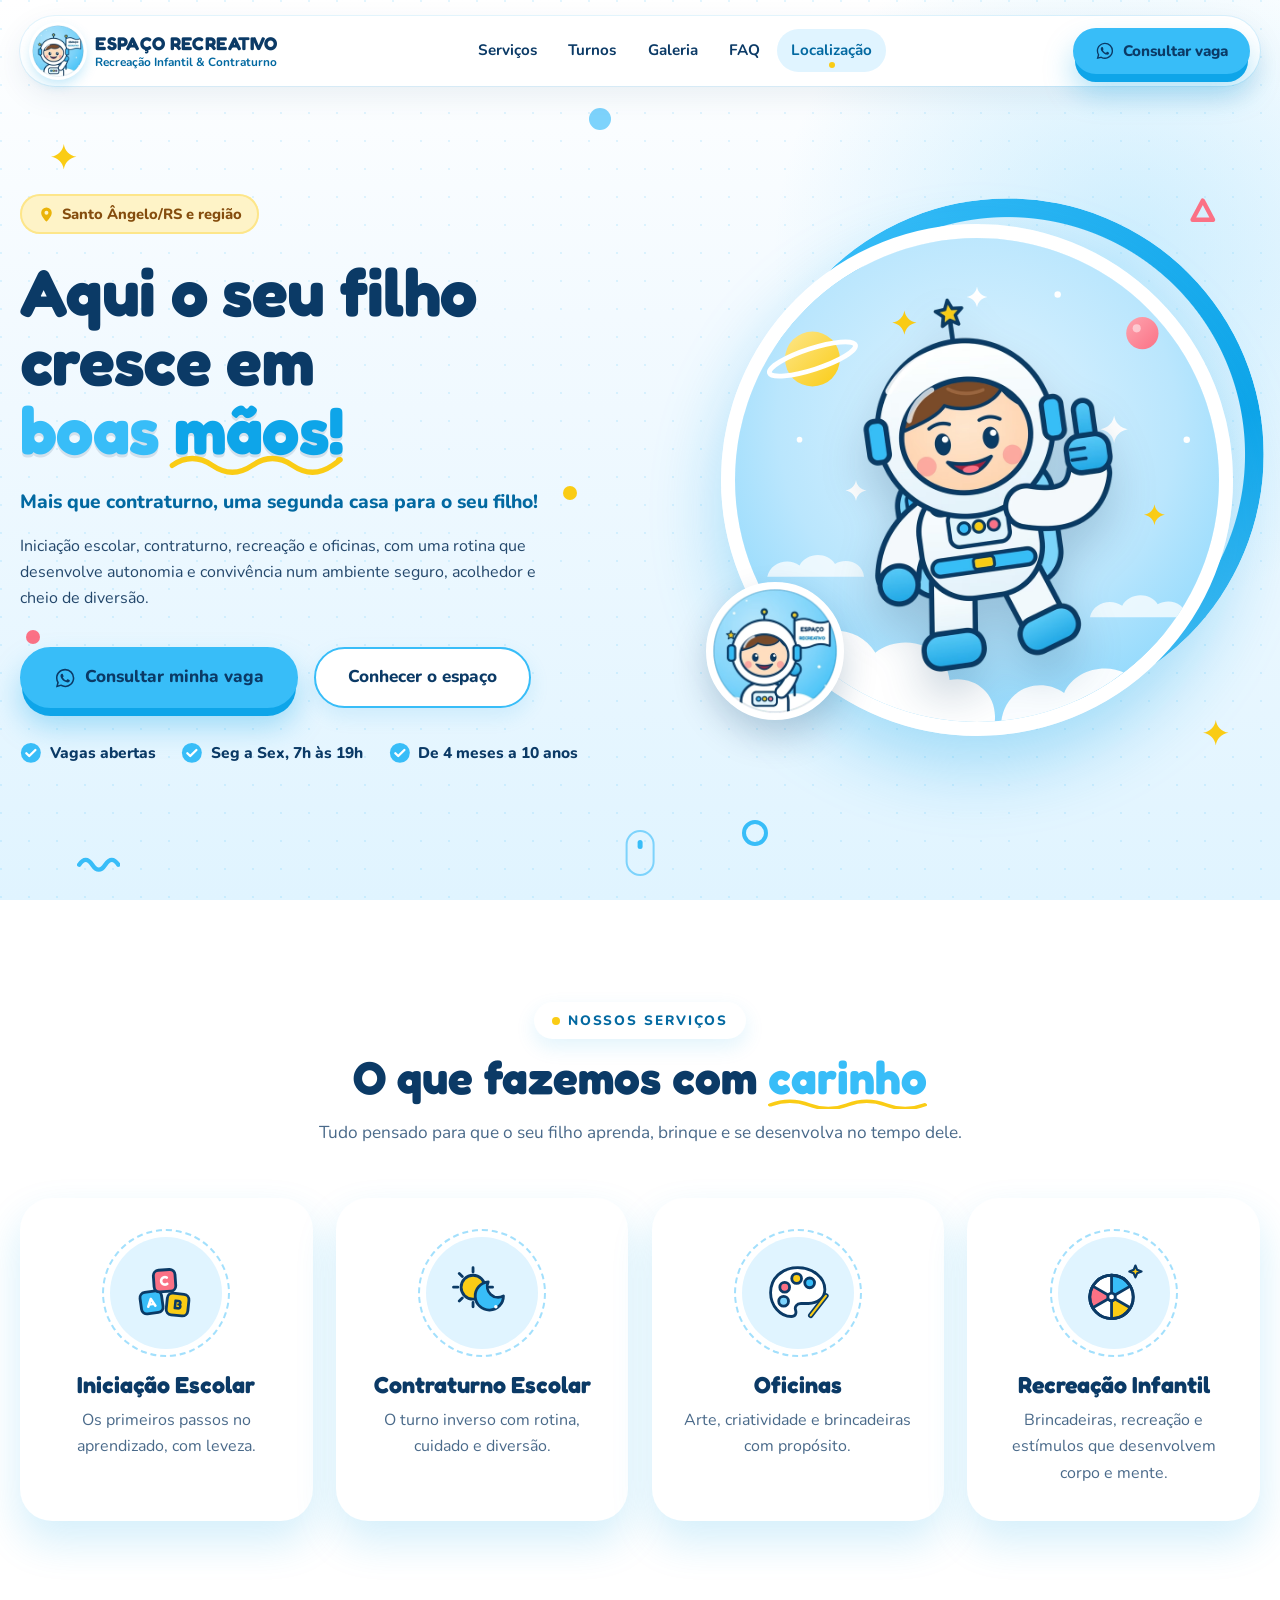
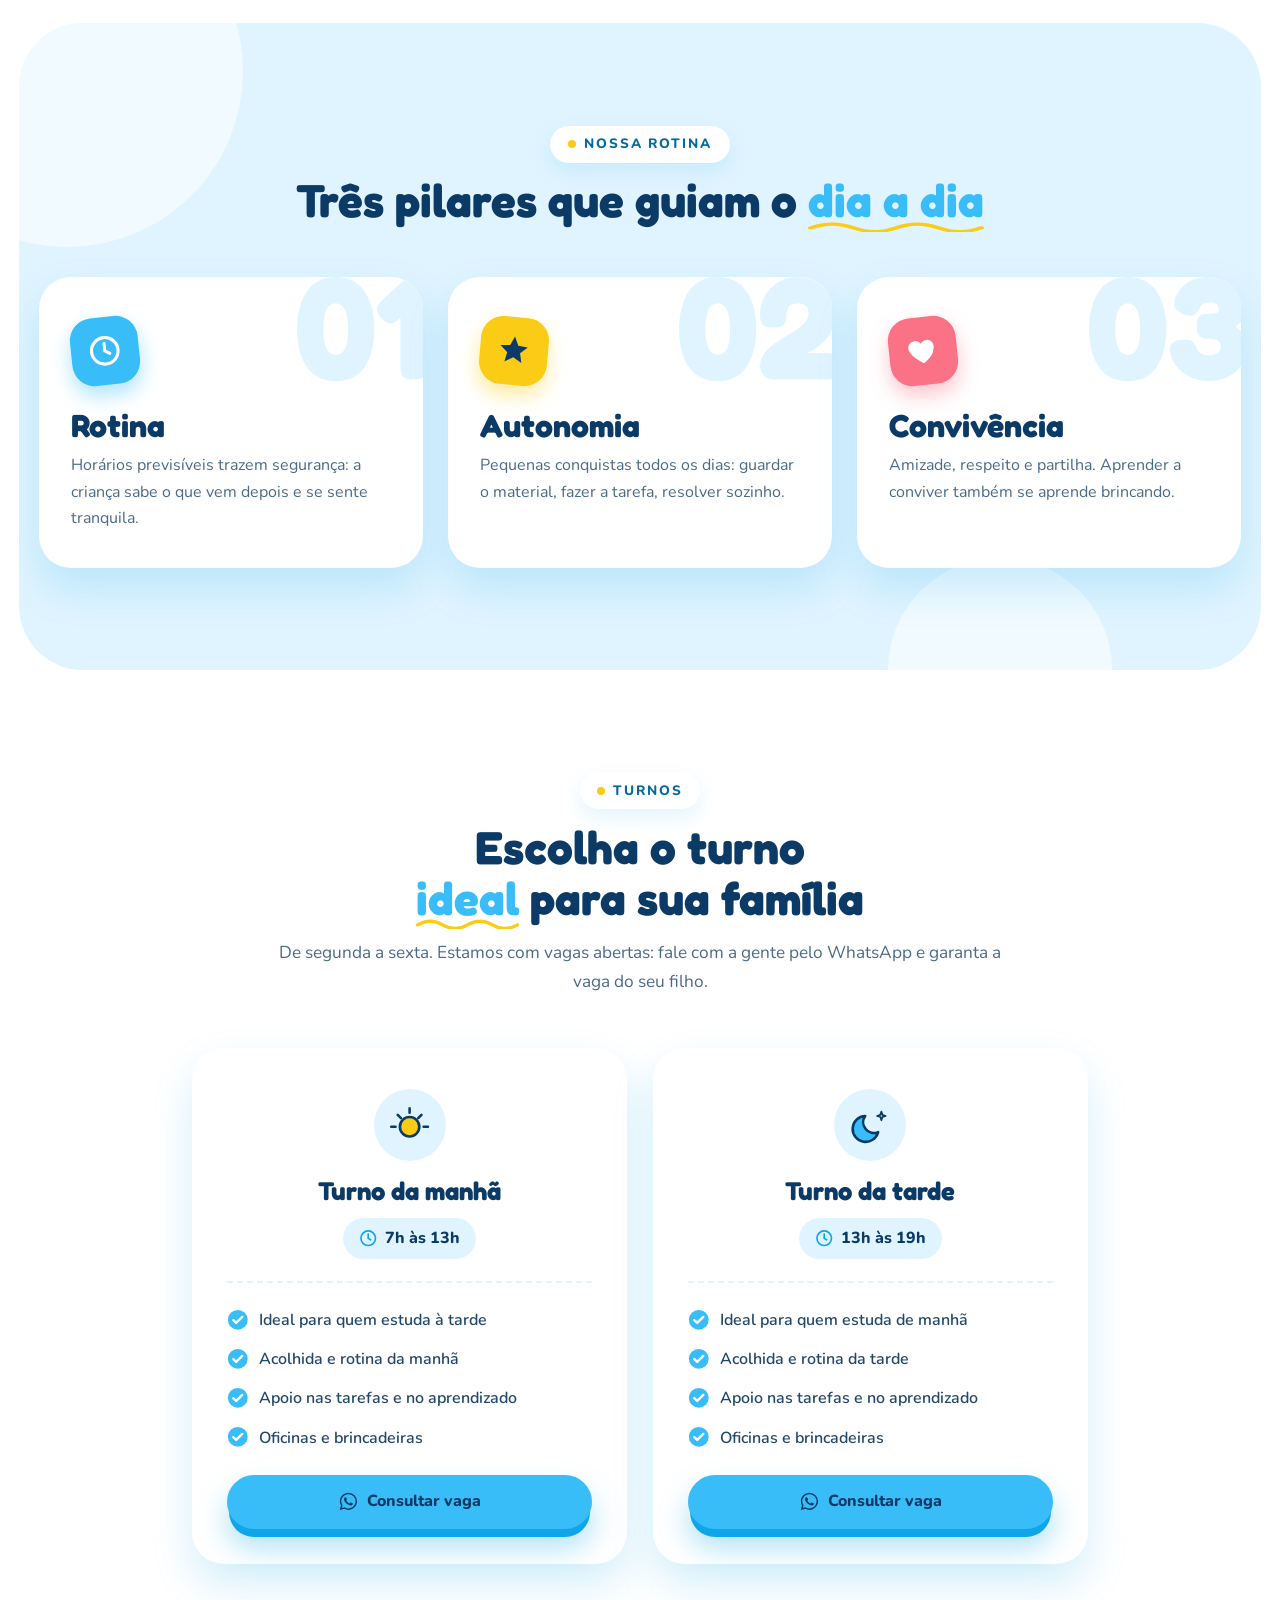
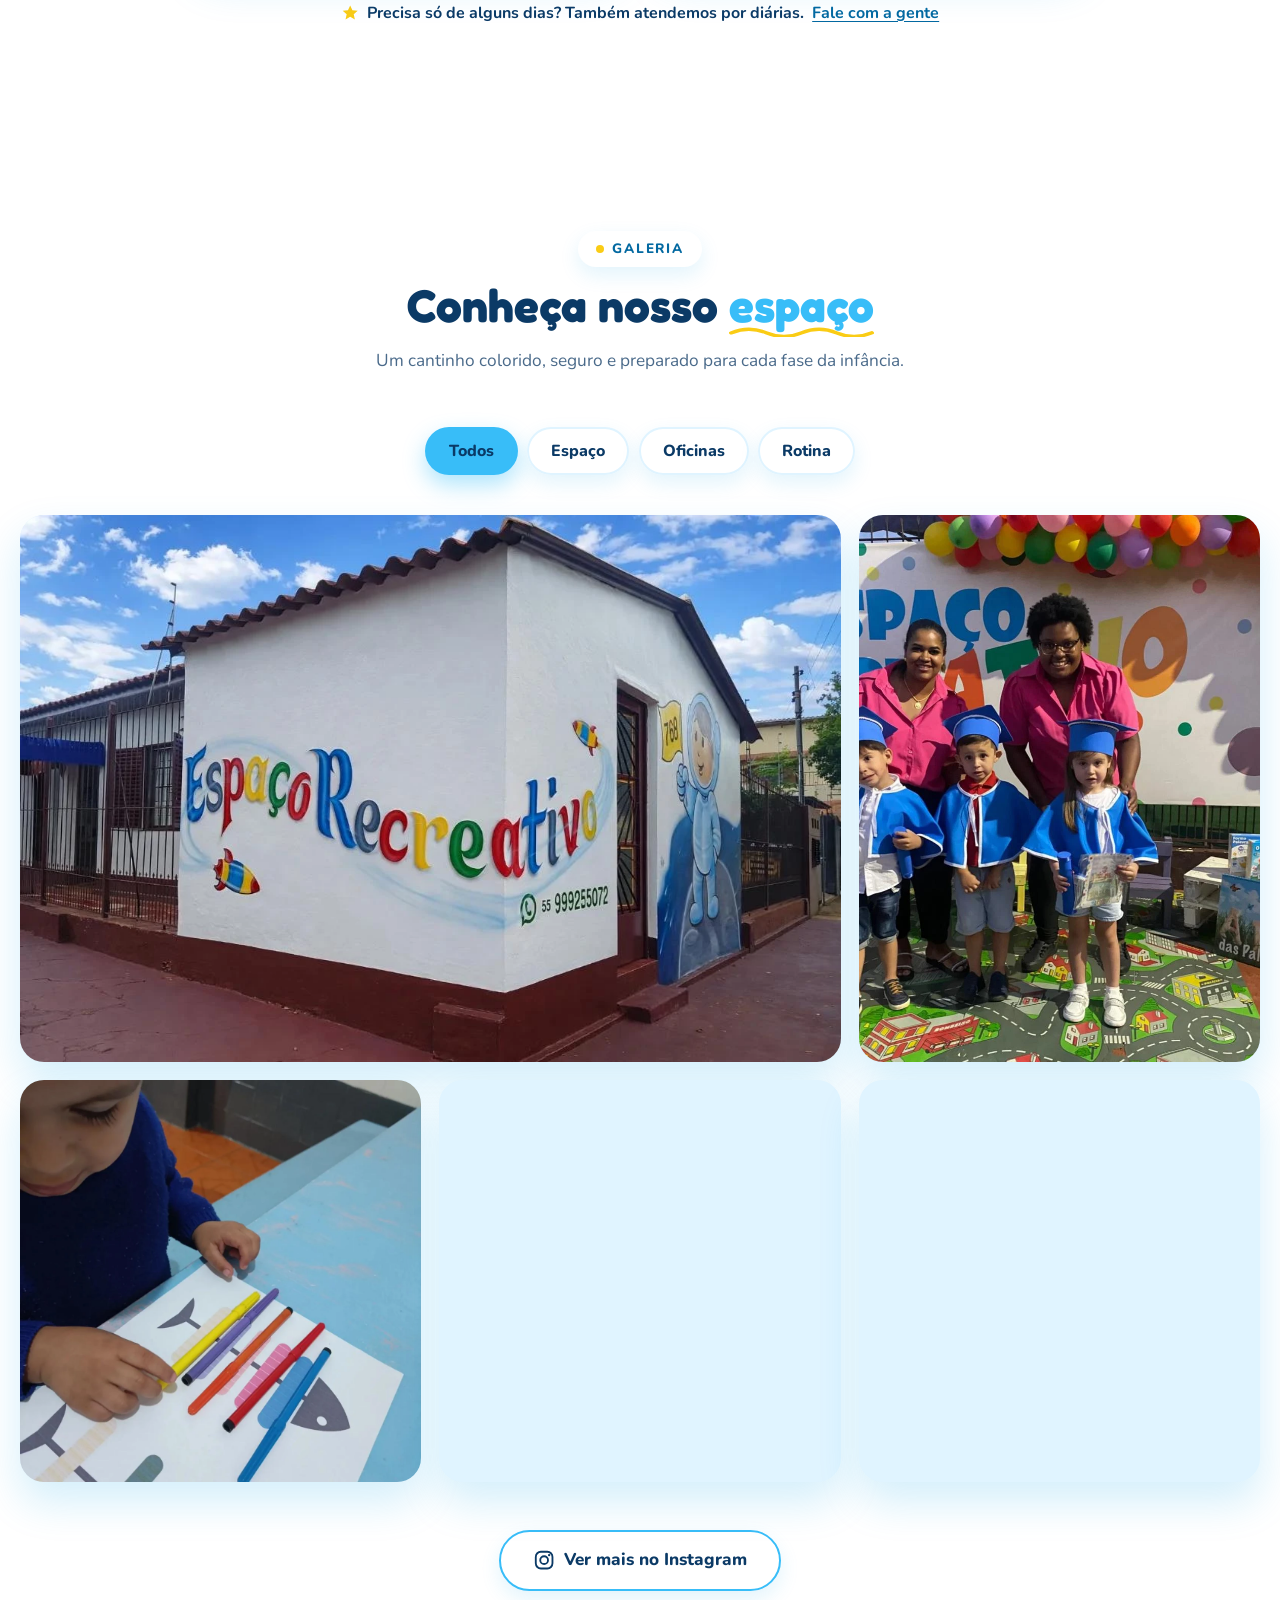
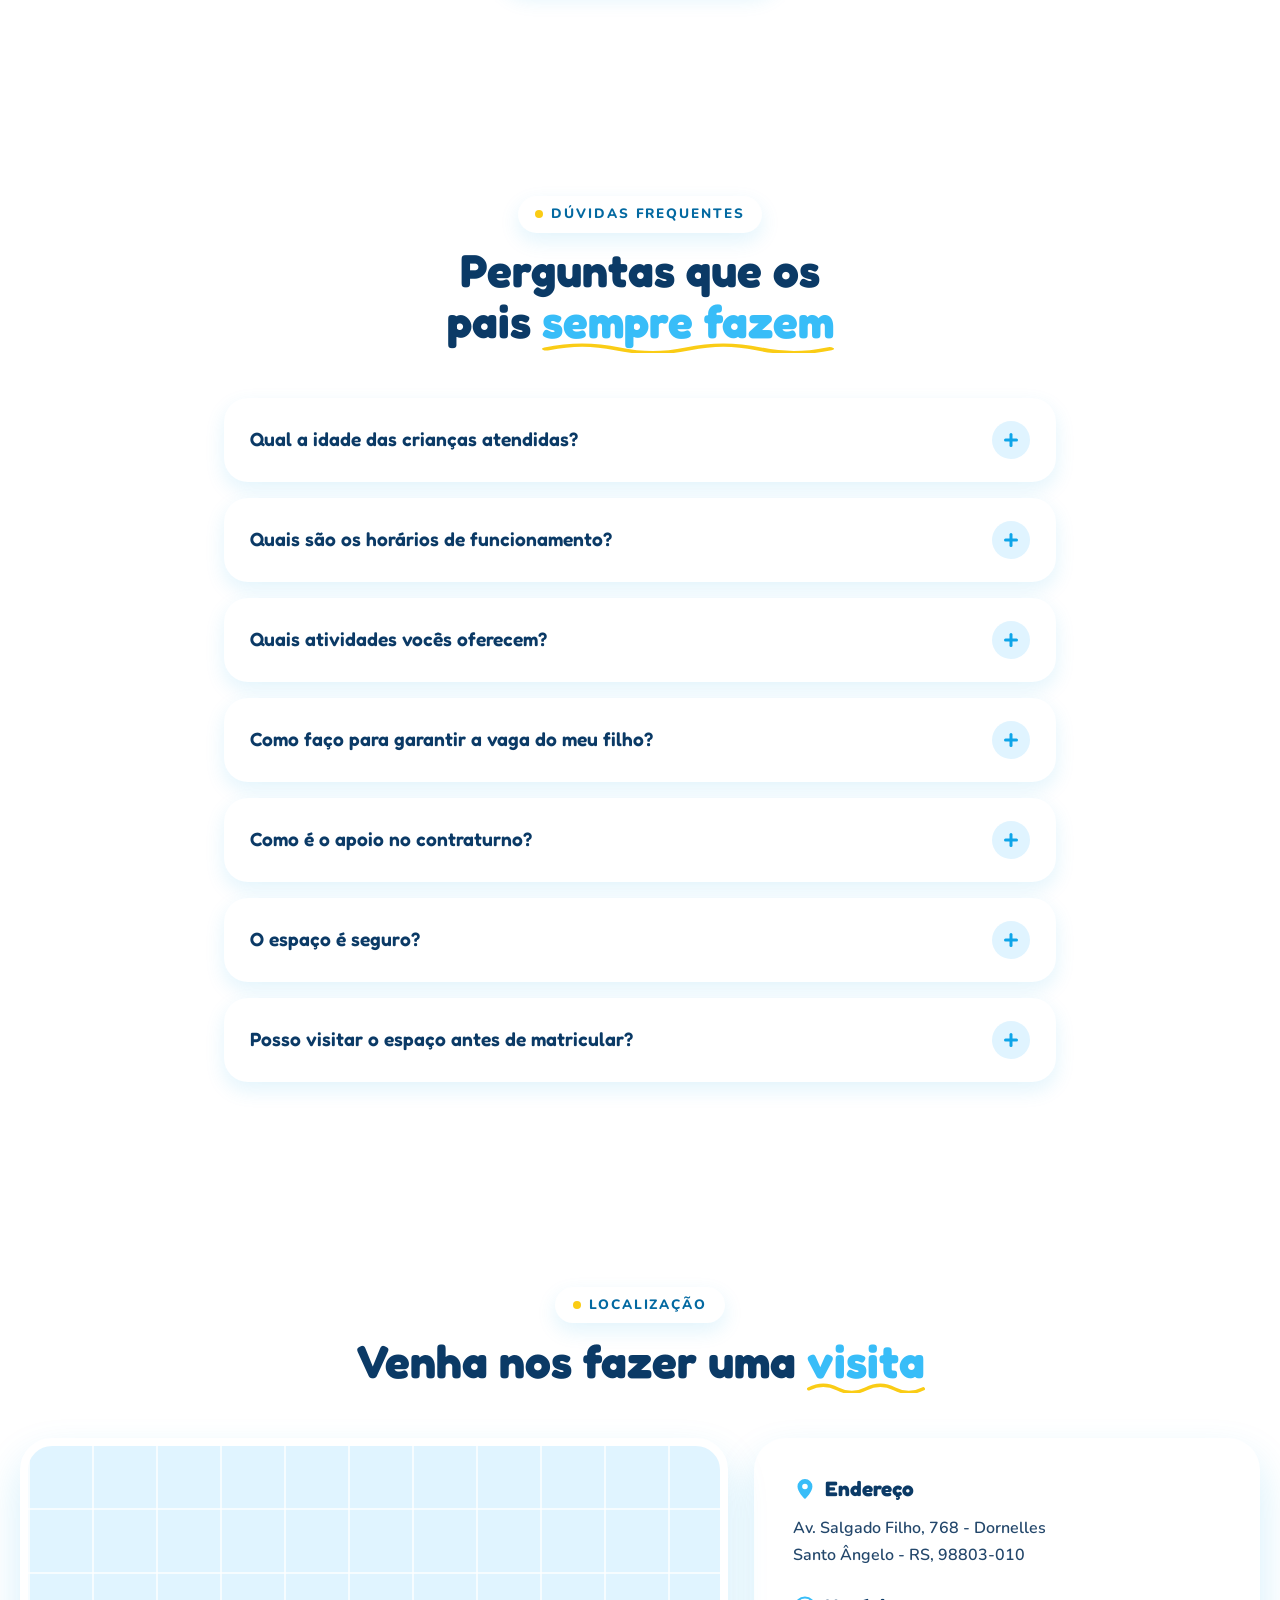
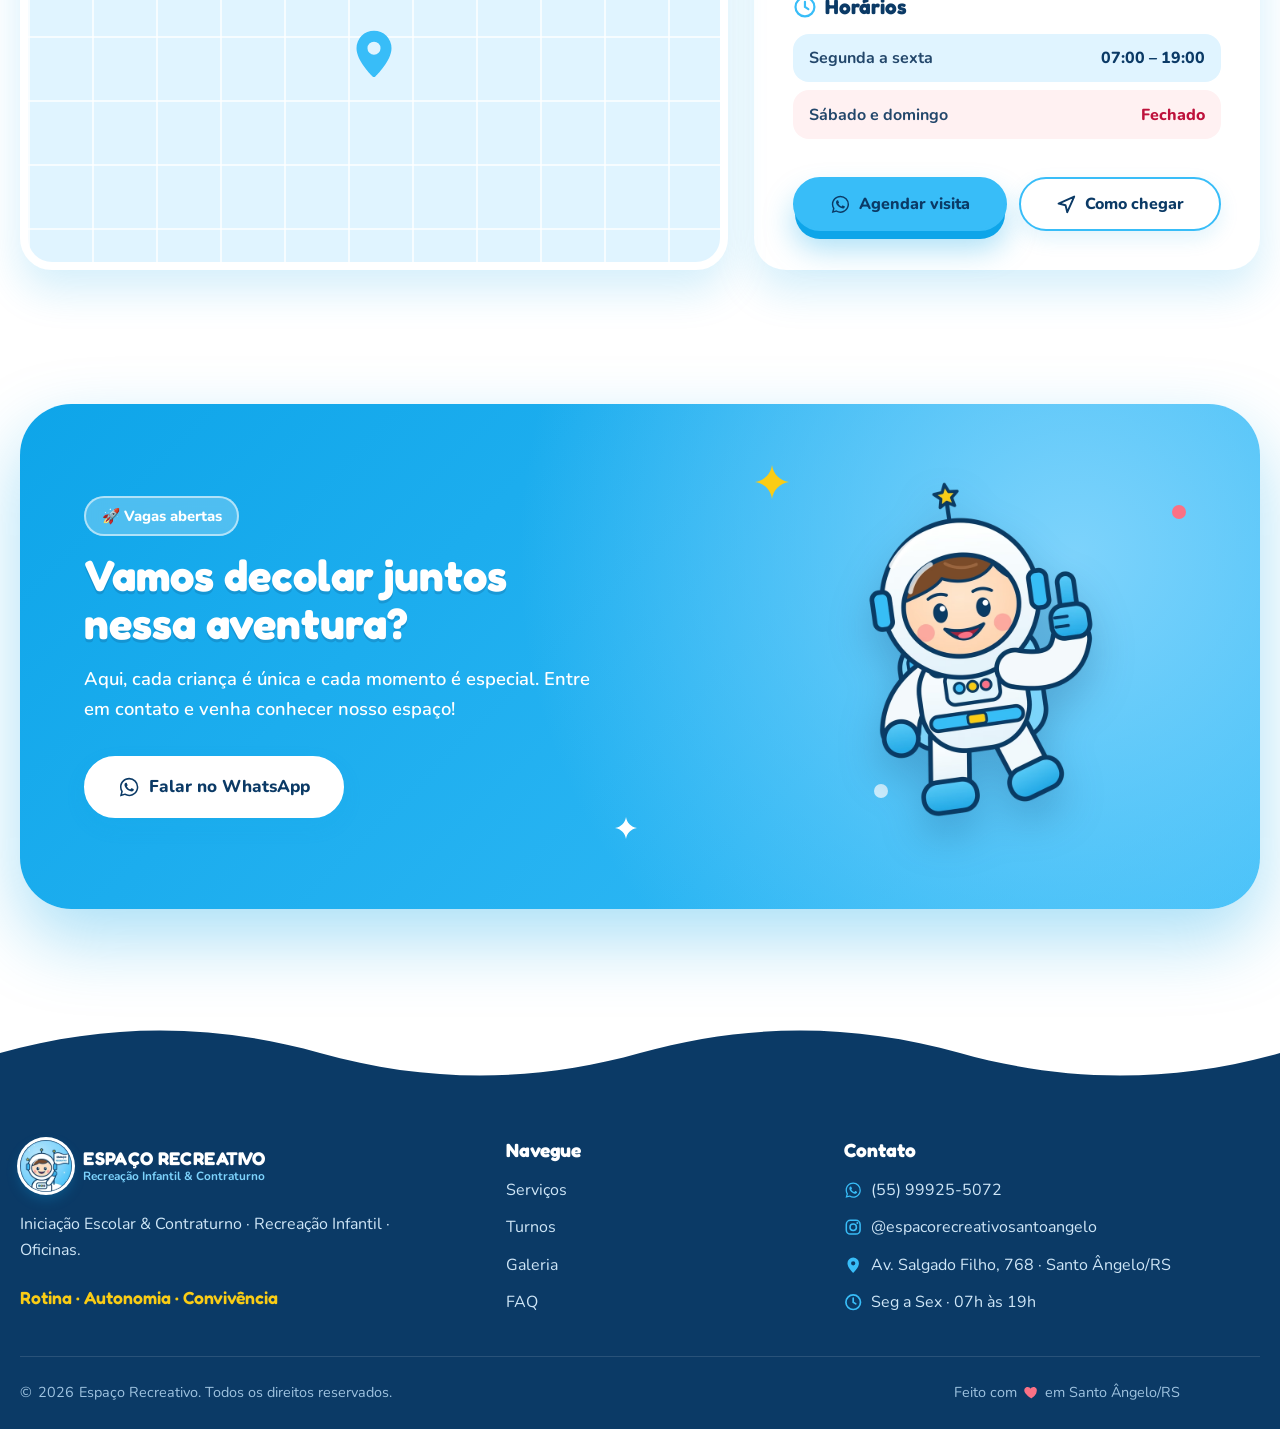
==== commit 89d98ca8: "Usa o domínio espaço-recreativo.online Canonical, og:url, og:image, JSON-LD, robots e sitemap passam" ====
--- a/index.html
+++ b/index.html
@@ -6,7 +6,7 @@
   <title>Espaço Recreativo · Recreação Infantil & Contraturno em Santo Ângelo/RS</title>
   <meta name="description" content="Recreação infantil e contraturno para crianças de 4 meses a 10 anos em Santo Ângelo/RS. Turnos da manhã (7h às 13h) e da tarde (13h às 19h), de segunda a sexta. Vagas abertas!">
   <meta name="theme-color" content="#38BDF8">
-  <link rel="canonical" href="https://espaco-recreativo.vercel.app/">
+  <link rel="canonical" href="https://www.xn--espao-recreativo-fpb.online/">
 
   <!-- Open Graph / compartilhamento no WhatsApp -->
   <meta property="og:type" content="website">
@@ -14,8 +14,8 @@
   <meta property="og:title" content="Espaço Recreativo · Aqui o seu filho cresce em boas mãos!">
   <meta property="og:description" content="Mais que contraturno, uma segunda casa para o seu filho. Vagas abertas em Santo Ângelo/RS.">
   <meta property="og:site_name" content="Espaço Recreativo">
-  <meta property="og:url" content="https://espaco-recreativo.vercel.app/">
-  <meta property="og:image" content="https://espaco-recreativo.vercel.app/assets/img/og-image.jpg">
+  <meta property="og:url" content="https://www.xn--espao-recreativo-fpb.online/">
+  <meta property="og:image" content="https://www.xn--espao-recreativo-fpb.online/assets/img/og-image.jpg">
   <meta property="og:image:width" content="1200">
   <meta property="og:image:height" content="630">
   <meta property="og:image:alt" content="Espaço Recreativo: Aqui o seu filho cresce em boas mãos!">
@@ -43,9 +43,9 @@
     "@type": "ChildCare",
     "name": "Espaço Recreativo",
     "description": "Recreação infantil e contraturno para crianças de 4 meses a 10 anos: iniciação escolar e oficinas. Turnos da manhã e da tarde, de segunda a sexta.",
-    "image": "https://espaco-recreativo.vercel.app/assets/img/og-image.jpg",
-    "logo": "https://espaco-recreativo.vercel.app/assets/logo.png",
-    "url": "https://espaco-recreativo.vercel.app/",
+    "image": "https://www.xn--espao-recreativo-fpb.online/assets/img/og-image.jpg",
+    "logo": "https://www.xn--espao-recreativo-fpb.online/assets/logo.png",
+    "url": "https://www.xn--espao-recreativo-fpb.online/",
     "telephone": "+55 55 99925-5072",
     "address": {
       "@type": "PostalAddress",
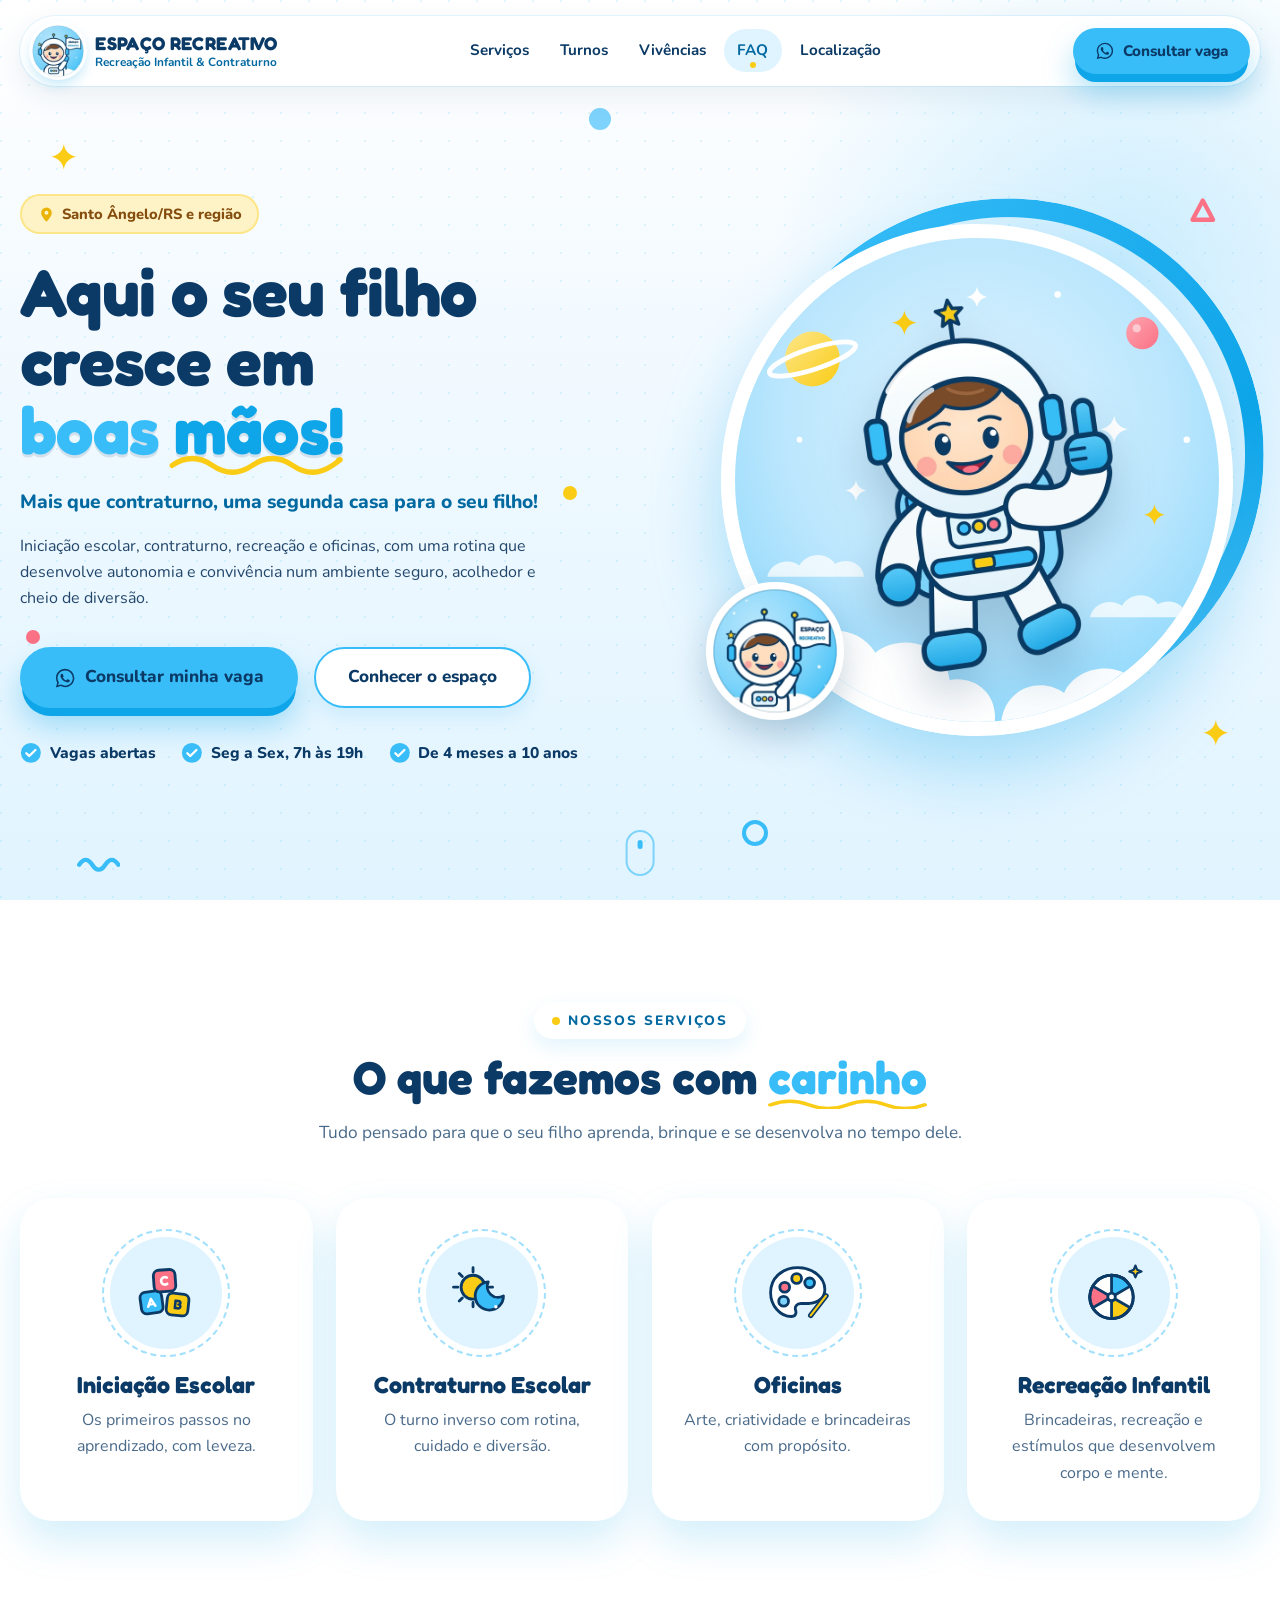
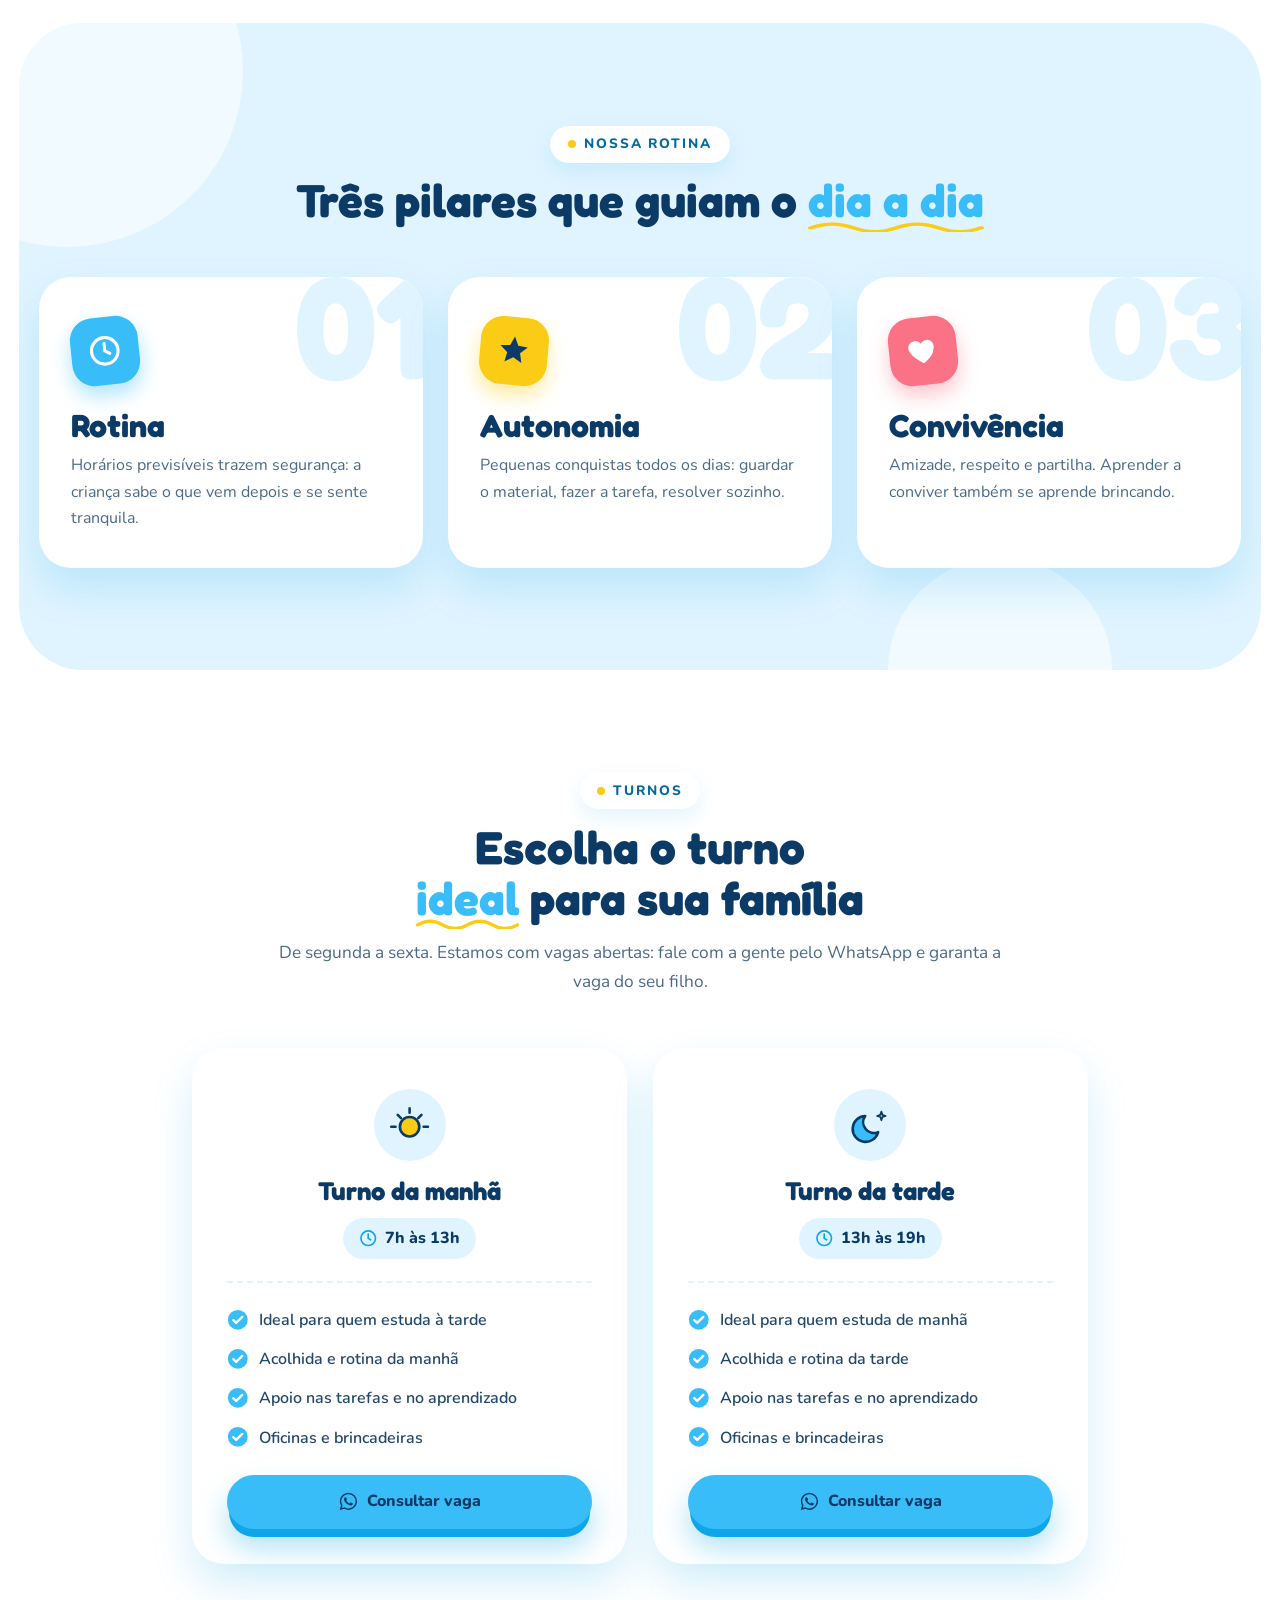
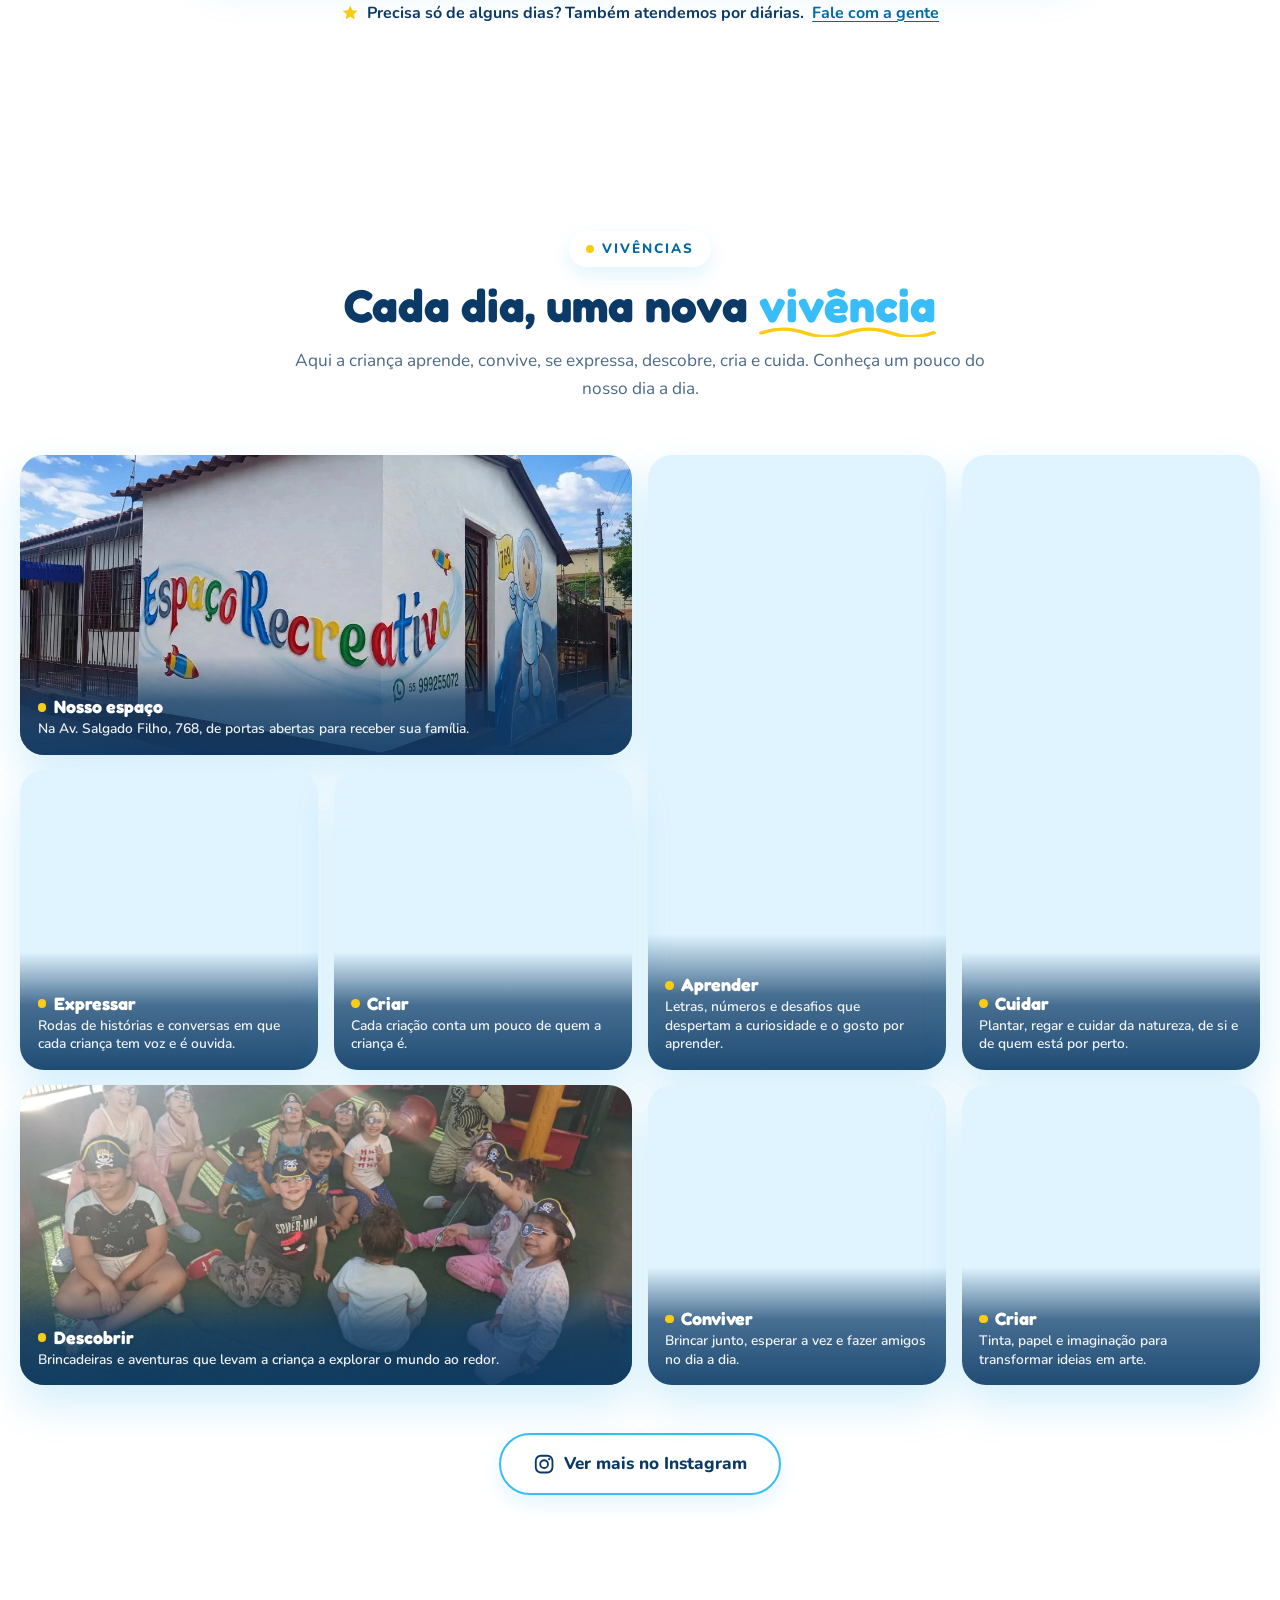
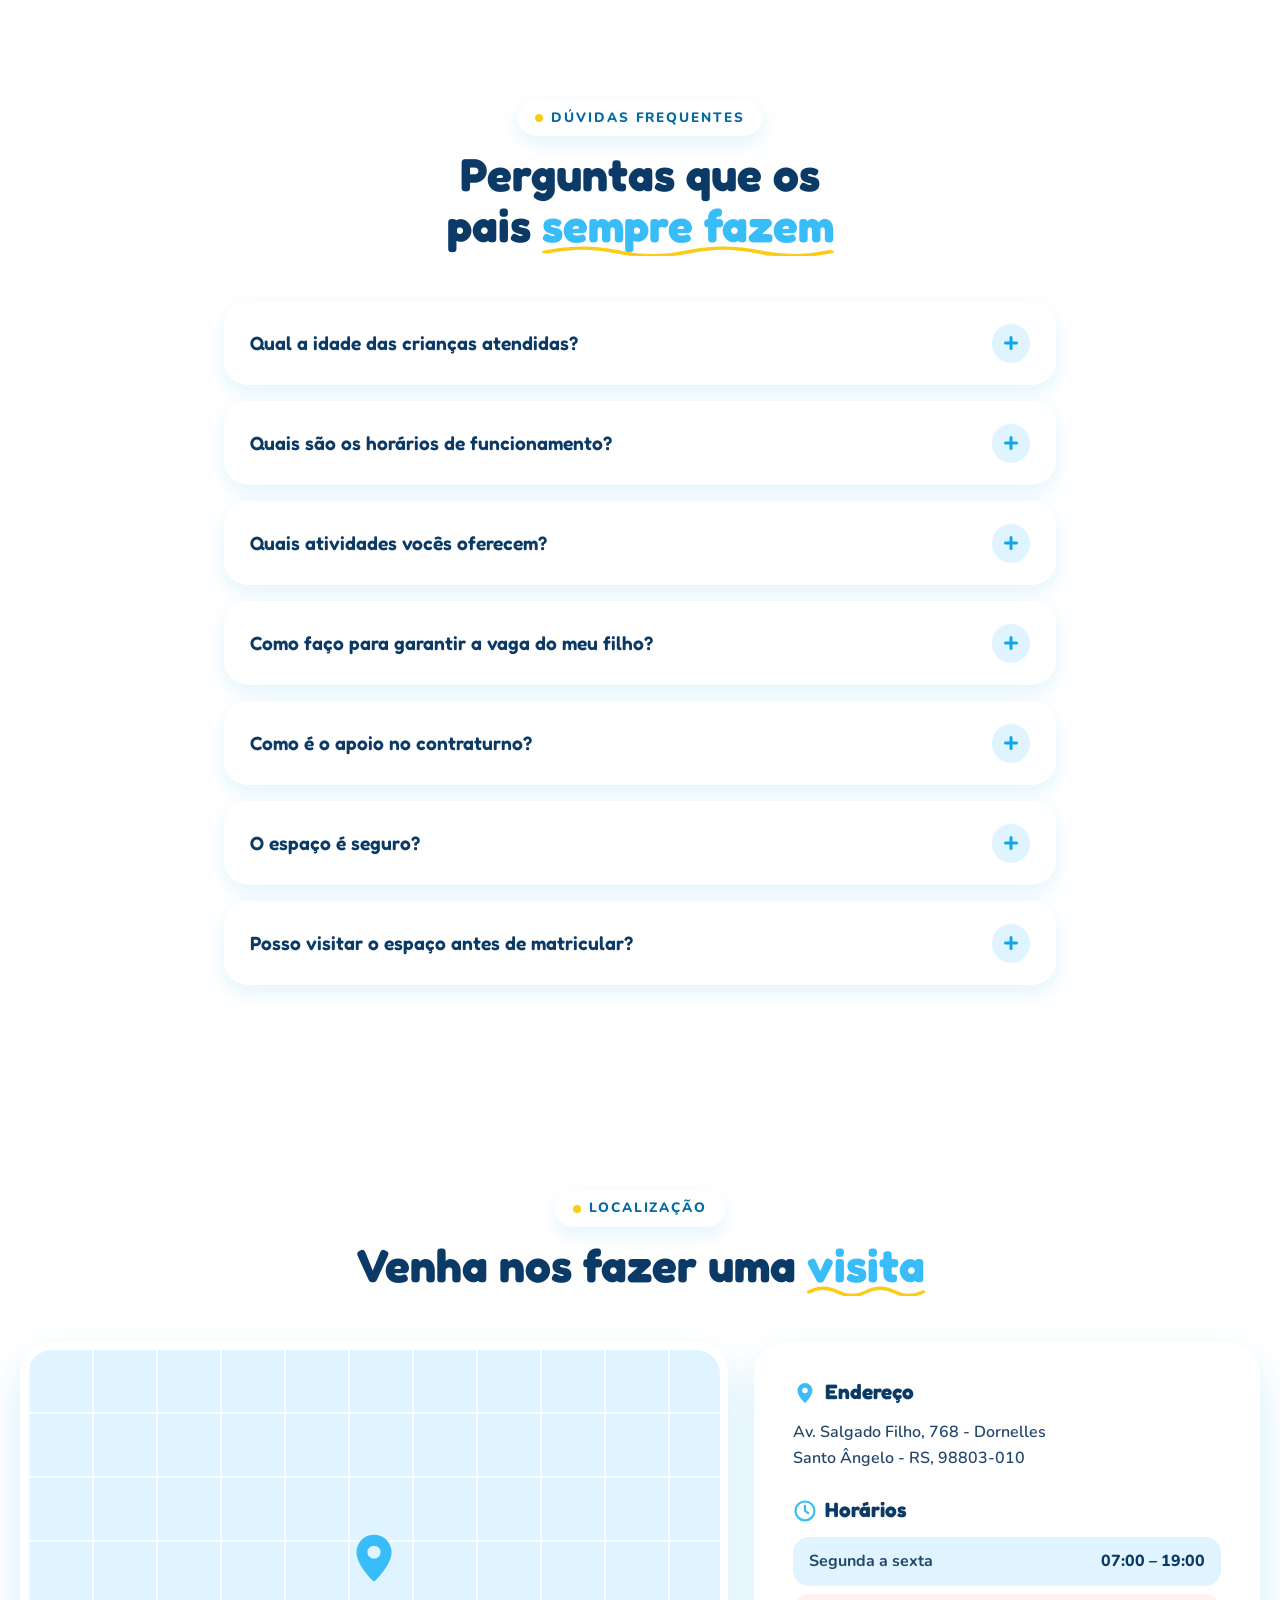
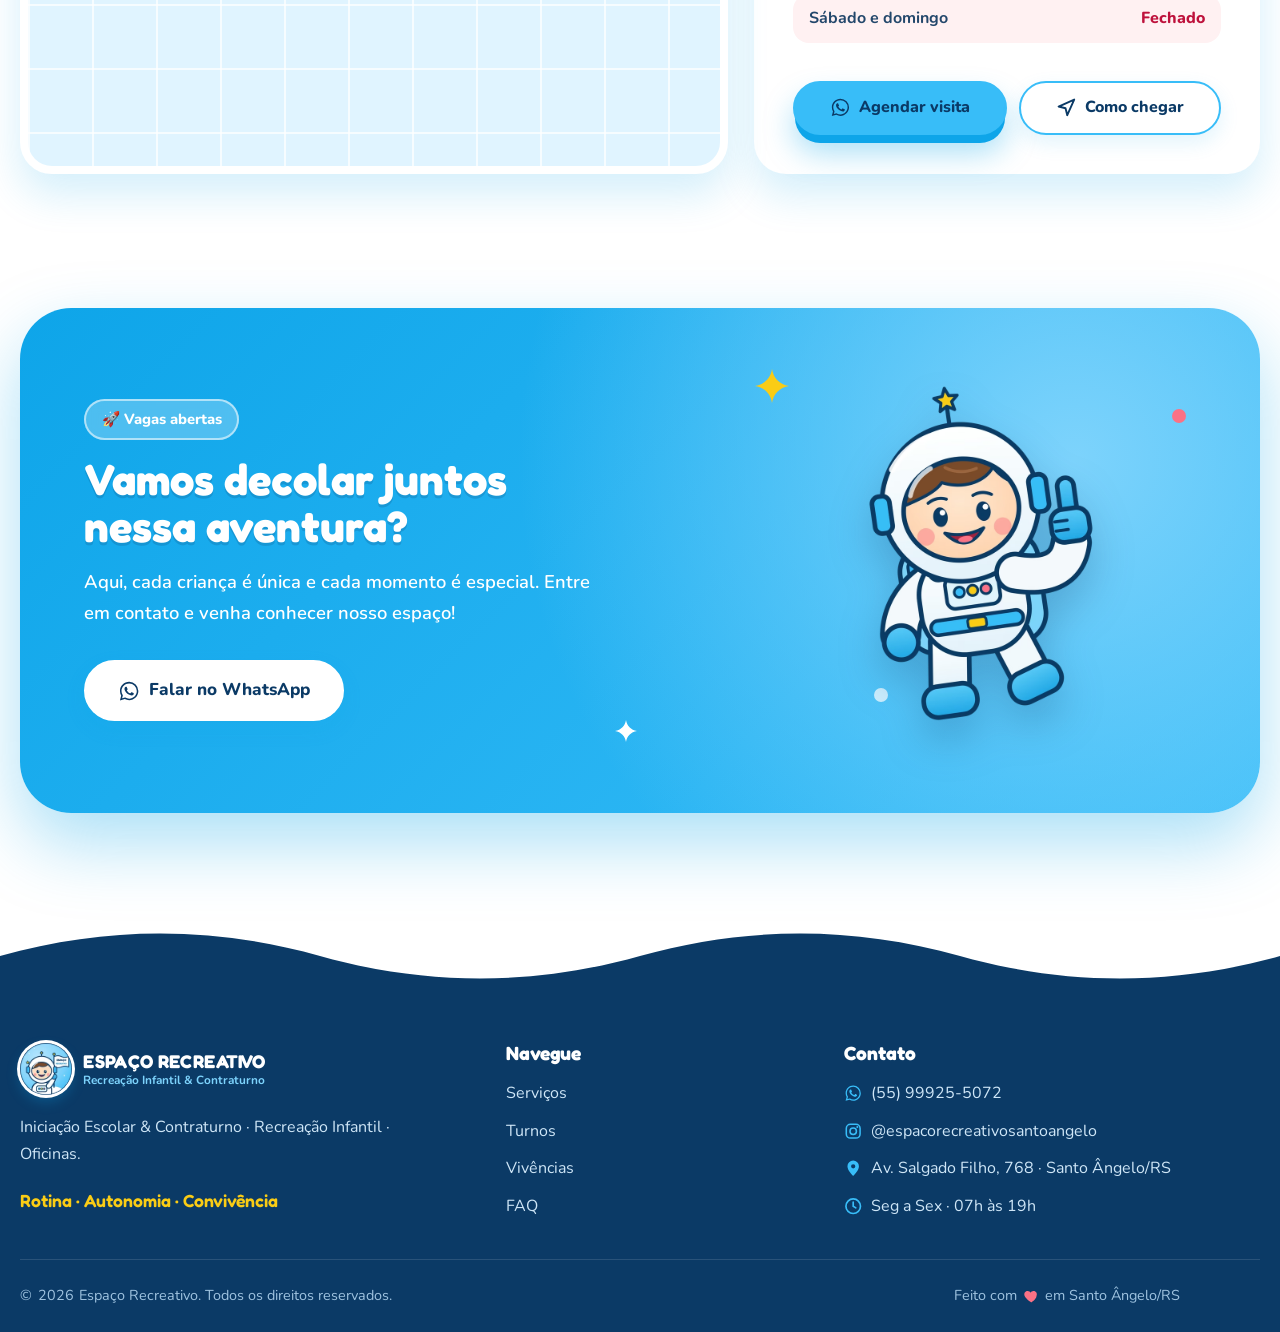
==== commit 380e136d: "Galeria vira Vivências com as fotos novas da cliente Mantém a fachada e troca as outras fotos pelas " ====
--- a/index.html
+++ b/index.html
@@ -105,7 +105,7 @@
     <nav class="nav__links" aria-label="Principal">
       <a href="#servicos">Serviços</a>
       <a href="#turnos">Turnos</a>
-      <a href="#galeria">Galeria</a>
+      <a href="#galeria">Vivências</a>
       <a href="#faq">FAQ</a>
       <a href="#localizacao">Localização</a>
     </nav>
@@ -128,7 +128,7 @@
     <nav aria-label="Menu mobile">
       <a href="#servicos">Serviços</a>
       <a href="#turnos">Turnos</a>
-      <a href="#galeria">Galeria</a>
+      <a href="#galeria">Vivências</a>
       <a href="#faq">FAQ</a>
       <a href="#localizacao">Localização</a>
     </nav>
@@ -394,30 +394,26 @@
   </div>
 </section>
 
-<!-- ====================== 6. GALERIA ====================== -->
-<!-- Fotos reais do espaço (5). Para adicionar mais: salve como assets/galeria/06.webp... e copie um <figure class="ph">,
-     ajustando width/height, data-cat (espaco | oficinas | rotina), alt e legenda. -->
+<!-- ====================== 6. VIVÊNCIAS (galeria) ====================== -->
+<!-- Fotos reais enviadas pela cliente. Cada foto tem uma área fixa no mosaico (classes .viv--*, ver style.css).
+     Para trocar uma foto: substitua o arquivo em assets/galeria/ e ajuste width/height e o alt. -->
 <section class="section gallery-sec" id="galeria" aria-labelledby="gal-title">
   <div class="container">
     <header class="sec-head reveal">
-      <span class="eyebrow">Galeria</span>
-      <h2 id="gal-title">Conheça nosso <span class="hl">espaço</span></h2>
-      <p>Um cantinho colorido, seguro e preparado para cada fase da infância.</p>
+      <span class="eyebrow">Vivências</span>
+      <h2 id="gal-title">Cada dia, uma nova <span class="hl">vivência</span></h2>
+      <p>Aqui a criança aprende, convive, se expressa, descobre, cria e cuida. Conheça um pouco do nosso dia a dia.</p>
     </header>
 
-    <div class="filters reveal" role="toolbar" aria-label="Filtrar fotos">
-      <button class="filter is-active" data-filter="todos" aria-pressed="true">Todos</button>
-      <button class="filter" data-filter="espaco" aria-pressed="false">Espaço</button>
-      <button class="filter" data-filter="oficinas" aria-pressed="false">Oficinas</button>
-      <button class="filter" data-filter="rotina" aria-pressed="false">Rotina</button>
-    </div>
-
-    <div class="masonry" id="masonry">
-      <figure class="ph ph--wide" data-cat="espaco"><button aria-label="Ampliar foto: Nossa fachada"><img src="assets/galeria/01.webp" width="1079" height="719" loading="lazy" decoding="async" alt="Fachada do Espaço Recreativo, com o nome colorido na parede e o astronauta pintado ao lado da porta"></button><figcaption>Nossa fachada</figcaption></figure>
-      <figure class="ph" data-cat="rotina"><button aria-label="Ampliar foto: Formatura da turminha"><img src="assets/galeria/02.webp" width="1080" height="1080" loading="lazy" decoding="async" alt="Três crianças de beca e capelo azuis na formatura, com duas educadoras sorrindo atrás"></button><figcaption>Formatura da turminha</figcaption></figure>
-      <figure class="ph" data-cat="oficinas"><button aria-label="Ampliar foto: Atividade com canetinhas"><img src="assets/galeria/03.webp" width="1080" height="1080" loading="lazy" decoding="async" alt="Criança organizando canetinhas coloridas sobre uma atividade de cores"></button><figcaption>Atividade com canetinhas</figcaption></figure>
-      <figure class="ph" data-cat="oficinas"><button aria-label="Ampliar foto: Hora de colorir"><img src="assets/galeria/04.webp" width="1080" height="1080" loading="lazy" decoding="async" alt="Duas crianças colorindo desenhos na mesa de atividades"></button><figcaption>Hora de colorir</figcaption></figure>
-      <figure class="ph" data-cat="rotina"><button aria-label="Ampliar foto: Roda com a turma"><img src="assets/galeria/05.webp" width="1080" height="1080" loading="lazy" decoding="async" alt="Turma de crianças sentadas em cadeirinhas coloridas durante a roda"></button><figcaption>Roda com a turma</figcaption></figure>
+    <div class="viv-grid" id="masonry">
+      <figure class="ph viv viv--fach" data-caption="Nosso espaço: Na Av. Salgado Filho, 768, de portas abertas para receber sua família."><button aria-label="Ampliar foto: Nosso espaço"><img src="assets/galeria/01.webp" width="1079" height="719" loading="lazy" decoding="async" alt="Fachada do Espaço Recreativo, com o nome colorido na parede e o astronauta pintado ao lado da porta"></button><figcaption><strong>Nosso espaço</strong><span>Na Av. Salgado Filho, 768, de portas abertas para receber sua família.</span></figcaption></figure>
+      <figure class="ph viv viv--apre" data-caption="Aprender: Letras, números e desafios que despertam a curiosidade e o gosto por aprender."><button aria-label="Ampliar foto: Aprender"><img src="assets/galeria/02.webp" width="899" height="1599" loading="lazy" decoding="async" alt="Crianças montando palavras com letrinhas de madeira na mesa"></button><figcaption><strong>Aprender</strong><span>Letras, números e desafios que despertam a curiosidade e o gosto por aprender.</span></figcaption></figure>
+      <figure class="ph viv viv--cuid" data-caption="Cuidar: Plantar, regar e cuidar da natureza, de si e de quem está por perto."><button aria-label="Ampliar foto: Cuidar"><img src="assets/galeria/07.webp" width="1200" height="1600" loading="lazy" decoding="async" alt="Crianças colocando terra em vasos e plantando mudas"></button><figcaption><strong>Cuidar</strong><span>Plantar, regar e cuidar da natureza, de si e de quem está por perto.</span></figcaption></figure>
+      <figure class="ph viv viv--expr" data-caption="Expressar: Rodas de histórias e conversas em que cada criança tem voz e é ouvida."><button aria-label="Ampliar foto: Expressar"><img src="assets/galeria/04.webp" width="1200" height="1205" loading="lazy" decoding="async" alt="Educadora contando uma história para as crianças sentadas em roda"></button><figcaption><strong>Expressar</strong><span>Rodas de histórias e conversas em que cada criança tem voz e é ouvida.</span></figcaption></figure>
+      <figure class="ph viv viv--cria2" data-caption="Criar: Cada criação conta um pouco de quem a criança é."><button aria-label="Ampliar foto: Criar"><img src="assets/galeria/08.webp" width="897" height="1600" loading="lazy" decoding="async" alt="Bebê segurando a sua Caixa do Eu, decorada com astronautas"></button><figcaption><strong>Criar</strong><span>Cada criação conta um pouco de quem a criança é.</span></figcaption></figure>
+      <figure class="ph viv viv--desc" data-caption="Descobrir: Brincadeiras e aventuras que levam a criança a explorar o mundo ao redor."><button aria-label="Ampliar foto: Descobrir"><img src="assets/galeria/05.webp" width="1600" height="1201" loading="lazy" decoding="async" alt="Crianças fantasiadas de piratas brincando no parquinho"></button><figcaption><strong>Descobrir</strong><span>Brincadeiras e aventuras que levam a criança a explorar o mundo ao redor.</span></figcaption></figure>
+      <figure class="ph viv viv--conv" data-caption="Conviver: Brincar junto, esperar a vez e fazer amigos no dia a dia."><button aria-label="Ampliar foto: Conviver"><img src="assets/galeria/03.webp" width="1201" height="1600" loading="lazy" decoding="async" alt="Crianças pequenas sentadas lado a lado em uma brincadeira com cones coloridos"></button><figcaption><strong>Conviver</strong><span>Brincar junto, esperar a vez e fazer amigos no dia a dia.</span></figcaption></figure>
+      <figure class="ph viv viv--cria1" data-caption="Criar: Tinta, papel e imaginação para transformar ideias em arte."><button aria-label="Ampliar foto: Criar"><img src="assets/galeria/06.webp" width="1409" height="1600" loading="lazy" decoding="async" alt="Crianças pintando juntas uma cobra feita de rolinhos de papelão"></button><figcaption><strong>Criar</strong><span>Tinta, papel e imaginação para transformar ideias em arte.</span></figcaption></figure>
     </div>
 
     <div class="center reveal">
@@ -558,7 +554,7 @@
     </div>
     <nav class="footer__col" aria-label="Rodapé">
       <h2>Navegue</h2>
-      <a href="#servicos">Serviços</a><a href="#turnos">Turnos</a><a href="#galeria">Galeria</a><a href="#faq">FAQ</a>
+      <a href="#servicos">Serviços</a><a href="#turnos">Turnos</a><a href="#galeria">Vivências</a><a href="#faq">FAQ</a>
     </nav>
     <div class="footer__col">
       <h2>Contato</h2>
--- a/assets/css/style.css
+++ b/assets/css/style.css
@@ -539,3 +539,54 @@
 /* área de toque maior nas bolinhas do carrossel (mín. 24px) */
 .dots button { position: relative; }
 .dots button::before { content: ""; position: absolute; inset: -10px -4px; }
+
+/* =========================================================
+   VIVÊNCIAS (mosaico de fotos com legenda)
+   ========================================================= */
+.viv-grid {
+  display: grid; gap: clamp(.7rem, 1.2vw, 1.25rem);
+  grid-template-columns: repeat(4, minmax(0, 1fr));
+  grid-template-rows: repeat(3, minmax(0, 1fr));
+  grid-template-areas:
+    "fach fach apre cuid"
+    "expr cria2 apre cuid"
+    "desc desc conv cria1";
+  aspect-ratio: 4 / 3;
+}
+.viv--fach { grid-area: fach; } .viv--apre { grid-area: apre; } .viv--cuid { grid-area: cuid; }
+.viv--expr { grid-area: expr; } .viv--cria2 { grid-area: cria2; } .viv--desc { grid-area: desc; }
+.viv--conv { grid-area: conv; } .viv--cria1 { grid-area: cria1; }
+.viv { min-height: 0; }
+.viv button { height: 100%; }
+.viv img { width: 100%; height: 100%; aspect-ratio: auto; object-fit: cover; }
+.viv--fach img { object-position: 50% 55%; } .viv--apre img { object-position: 50% 40%; }
+.viv--conv img { object-position: 50% 70%; } .viv--expr img { object-position: 50% 35%; }
+.viv--desc img { object-position: 50% 60%; } .viv--cria2 img { object-position: 50% 22%; }
+.viv figcaption {
+  left: 0; right: 0; bottom: 0; max-width: none; transform: none;
+  display: flex; flex-direction: column; gap: .2rem;
+  padding: 2.6rem 1.1rem 1rem; border-radius: 0;
+  background: linear-gradient(180deg, rgba(11, 58, 102, 0) 0%, rgba(11, 58, 102, .72) 45%, rgba(11, 58, 102, .9) 100%);
+  backdrop-filter: none; color: #fff; font-family: var(--f-body);
+}
+.viv figcaption strong { display: inline-flex; align-items: center; gap: .45rem; font-family: var(--f-title); font-weight: 700; font-size: clamp(1.1rem, 1.4vw, 1.4rem); line-height: 1.1; color: #fff; }
+.viv figcaption strong::before { content: ""; width: .55rem; height: .55rem; border-radius: 50%; background: var(--sol); flex: none; }
+.viv figcaption span { font-size: .86rem; font-weight: 600; line-height: 1.35; color: rgba(255, 255, 255, .92); }
+.viv:hover figcaption, .viv:focus-within figcaption { transform: none; }
+
+@media (max-width: 1024px) {
+  .viv-grid {
+    grid-template-columns: repeat(2, minmax(0, 1fr));
+    grid-template-rows: repeat(6, minmax(0, 1fr));
+    grid-template-areas: "fach fach" "apre expr" "apre cria2" "cuid conv" "cuid cria1" "desc desc";
+    aspect-ratio: 1 / 3;
+  }
+}
+@media (max-width: 640px) {
+  .viv-grid { grid-template-columns: 1fr; grid-template-rows: none; grid-template-areas: none; aspect-ratio: auto; }
+  .viv { grid-area: auto !important; aspect-ratio: 4 / 3; }
+  .viv--fach { aspect-ratio: 16 / 10; }
+  .viv figcaption { left: 0; right: 0; bottom: 0; max-width: none; padding: 2.4rem 1rem .9rem; border-radius: 0; font-size: 1rem; }
+  .viv figcaption strong { font-size: 1.2rem; }
+  .viv figcaption span { font-size: .86rem; }
+}
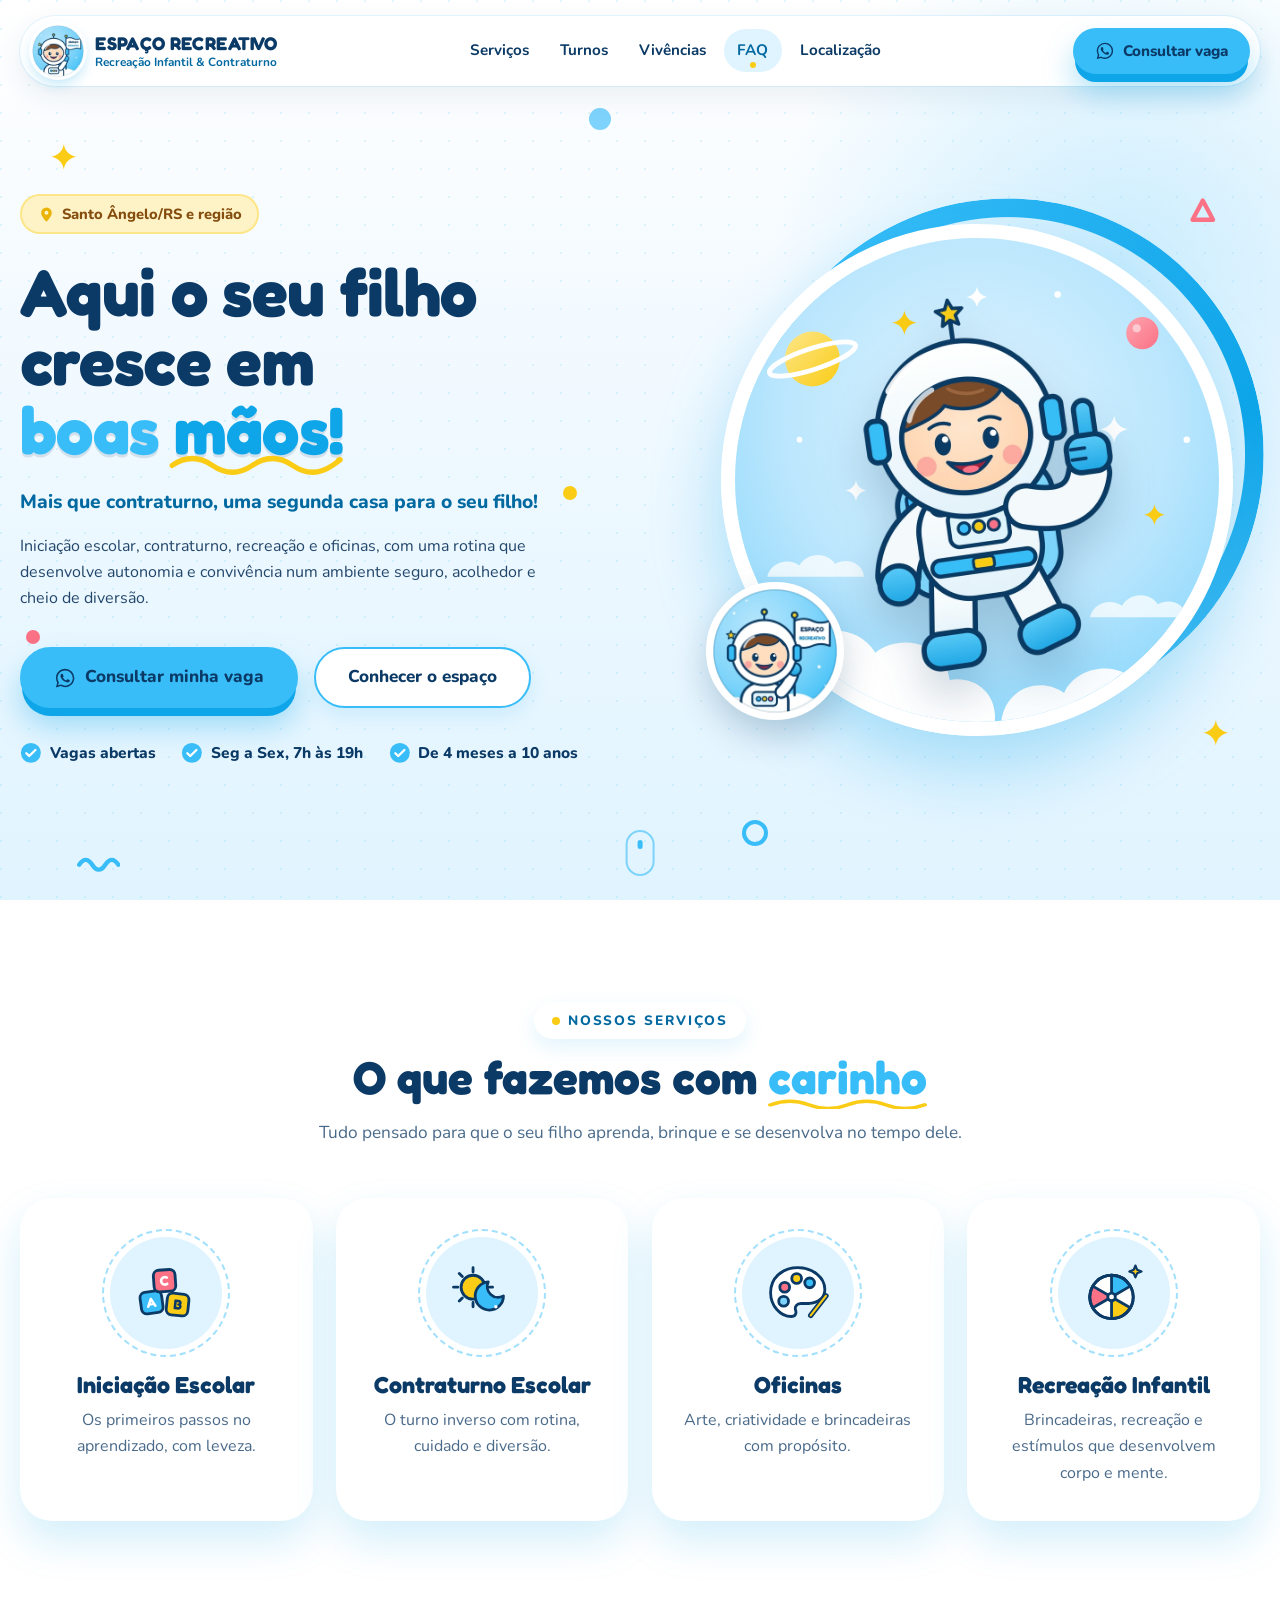
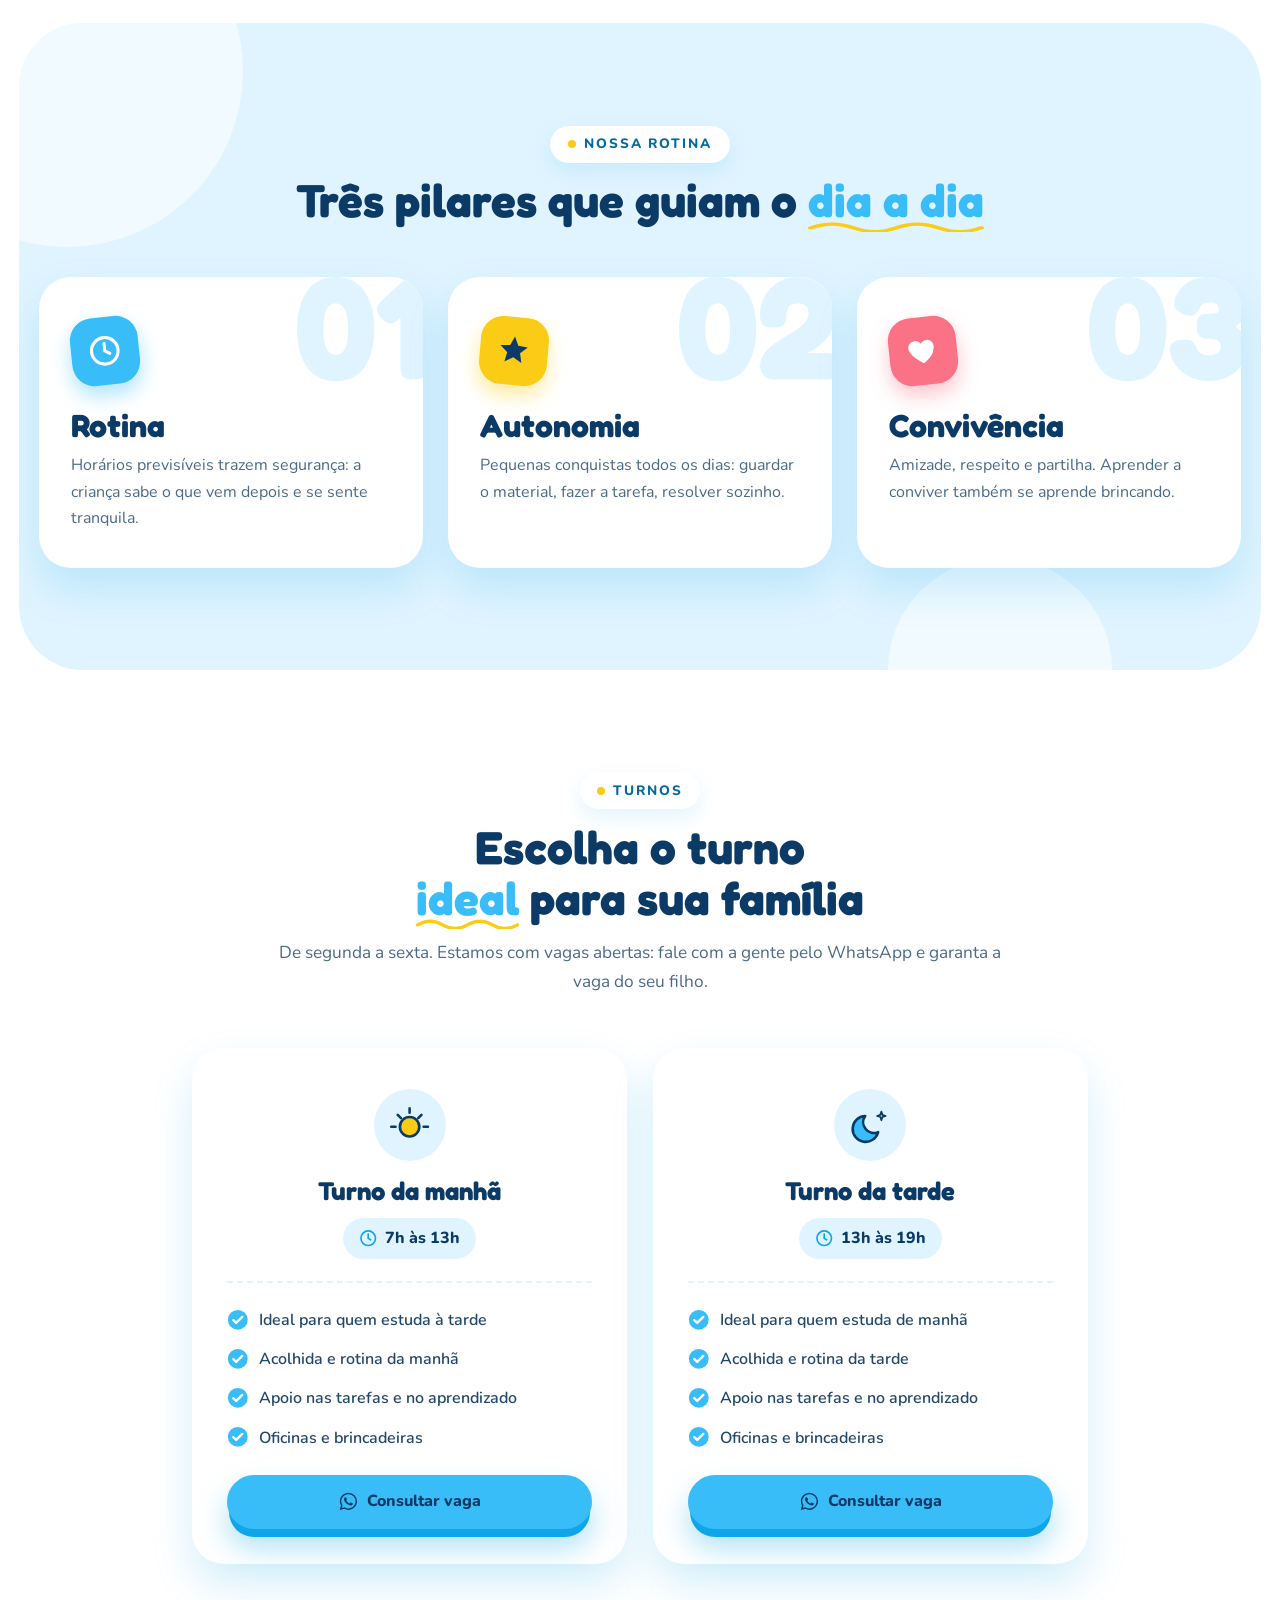
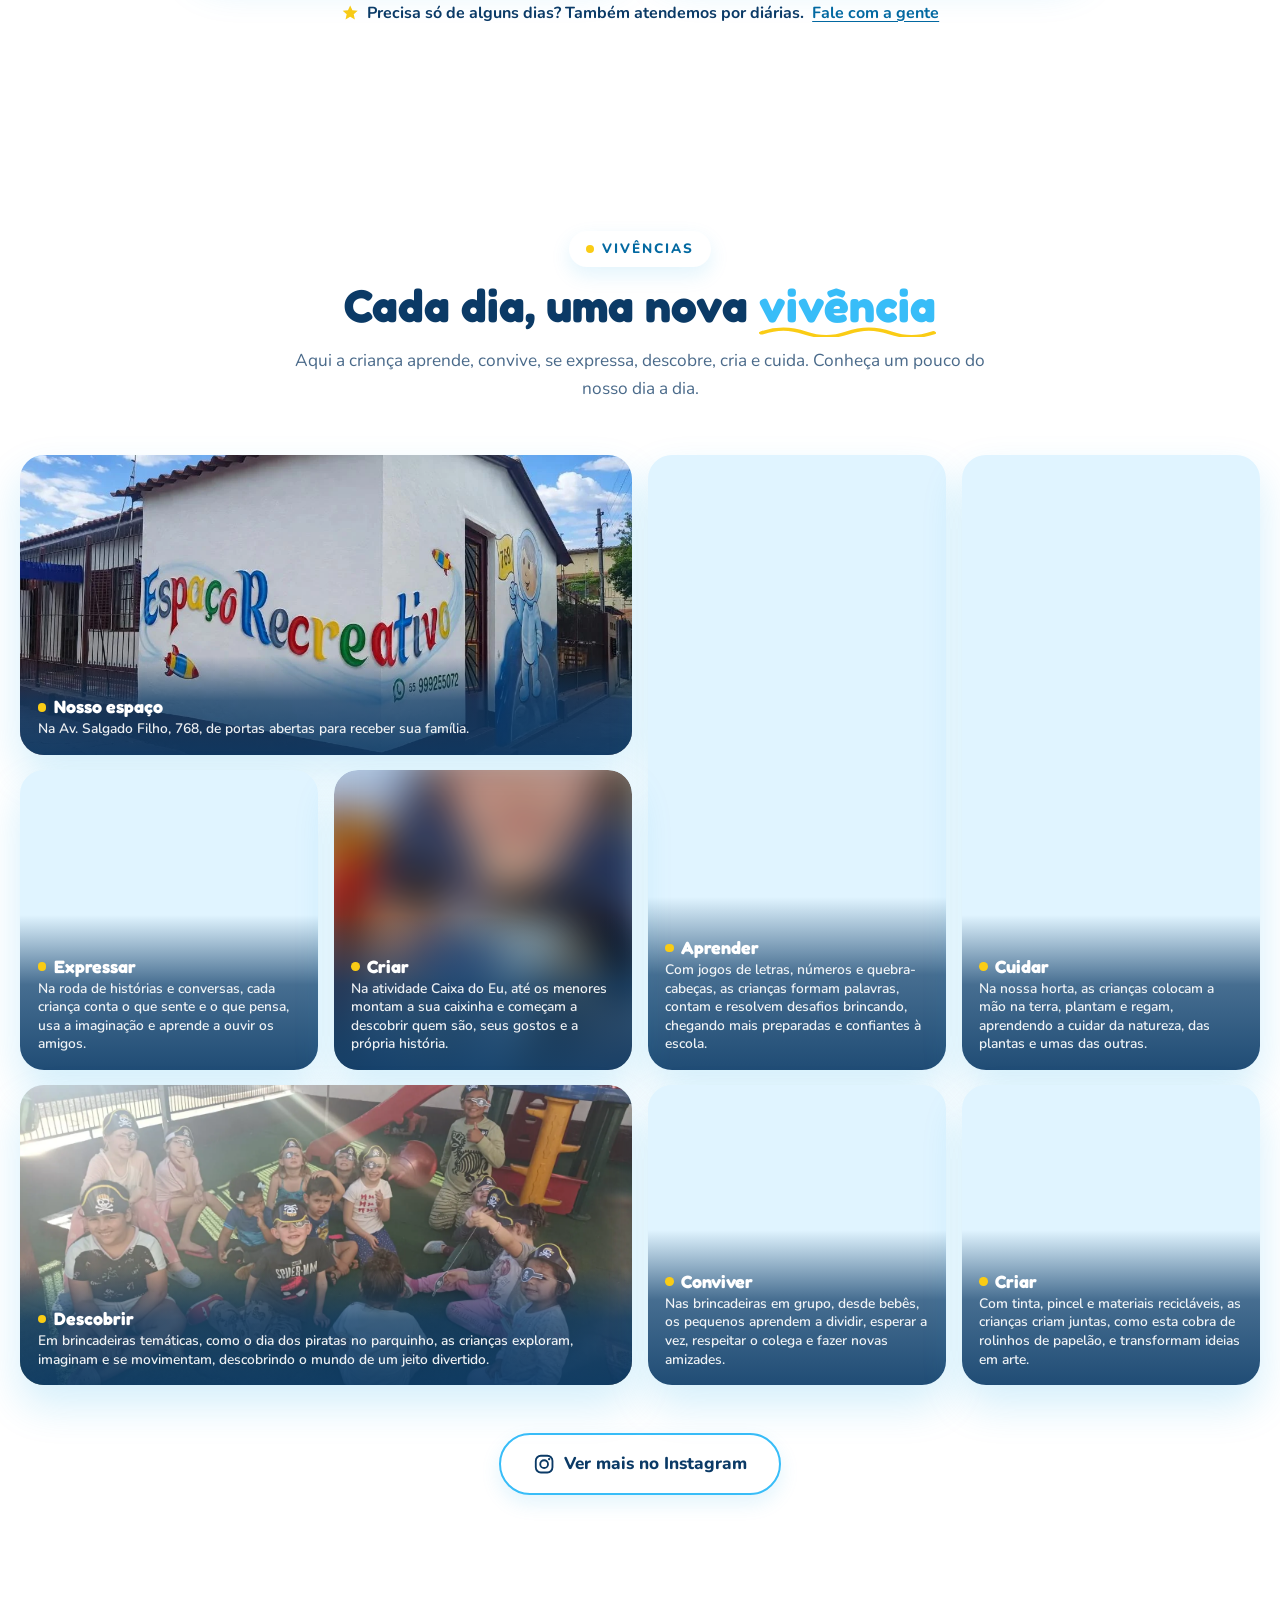
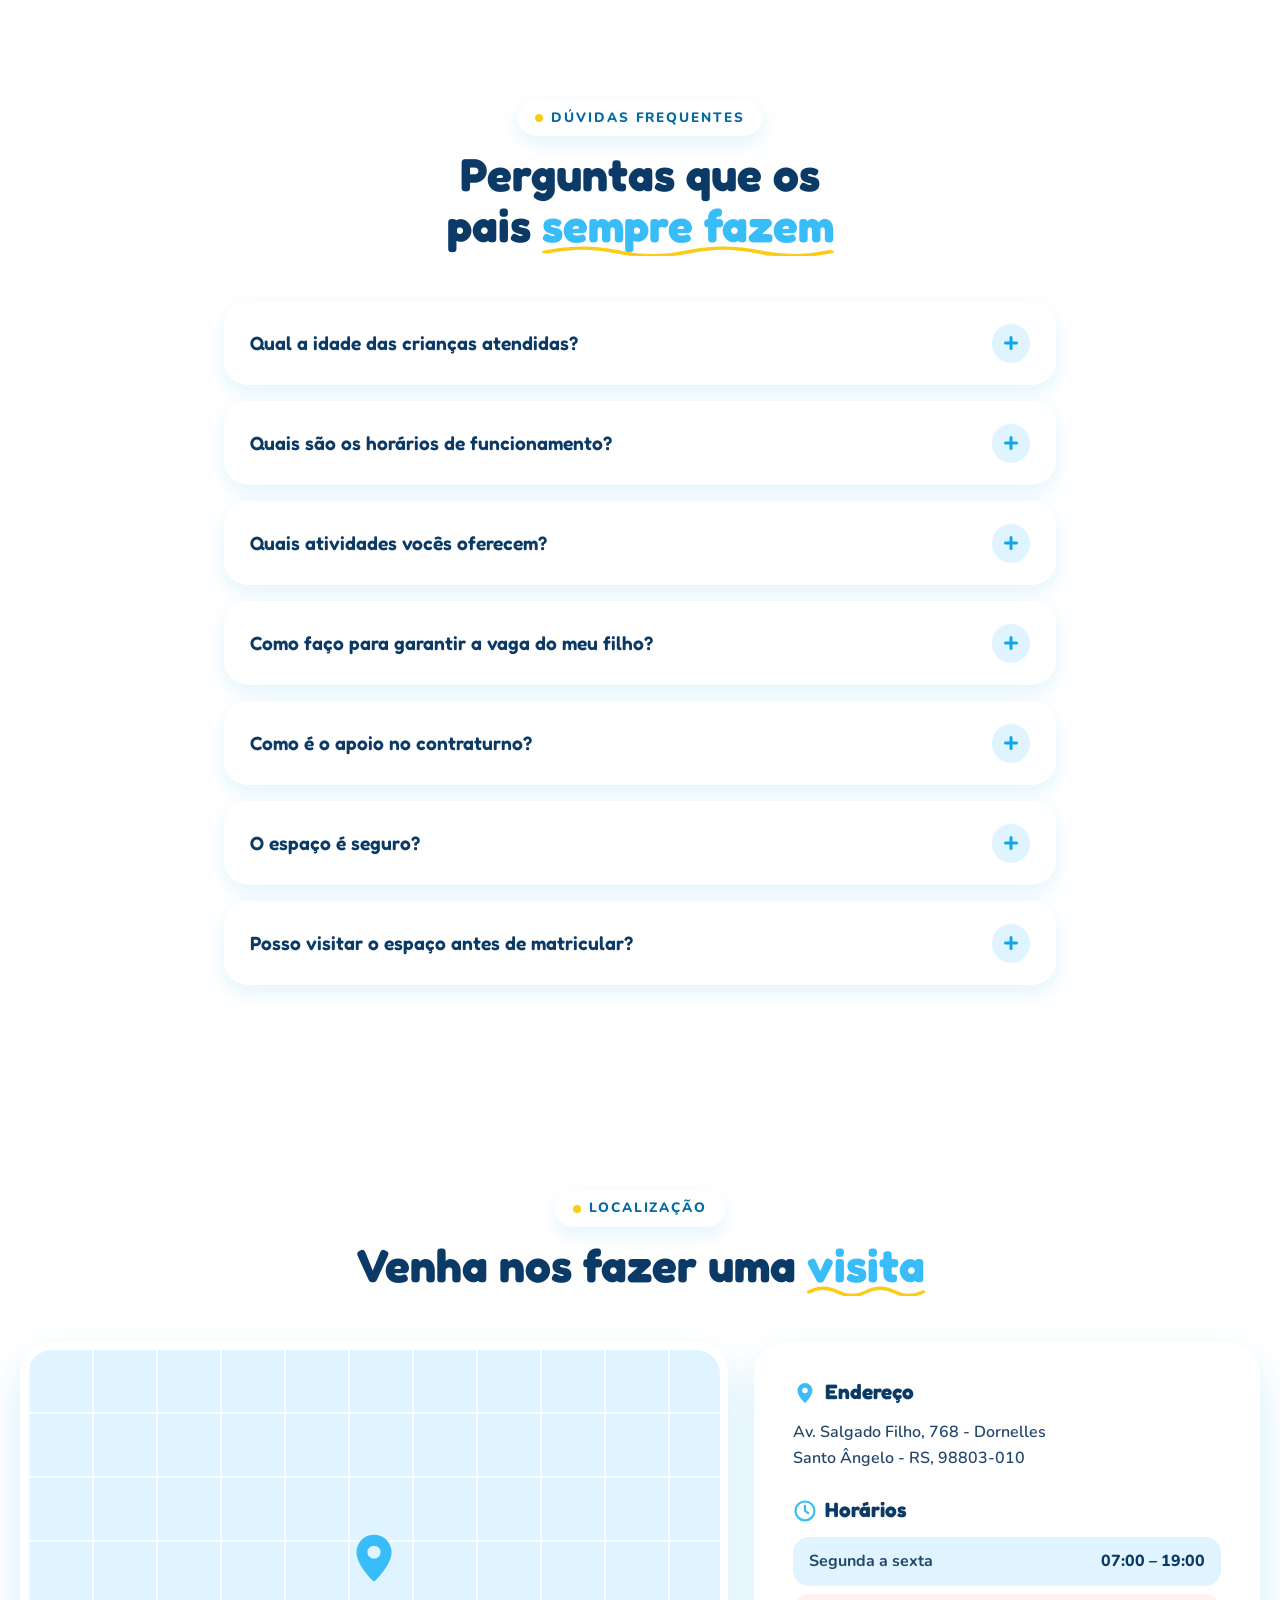
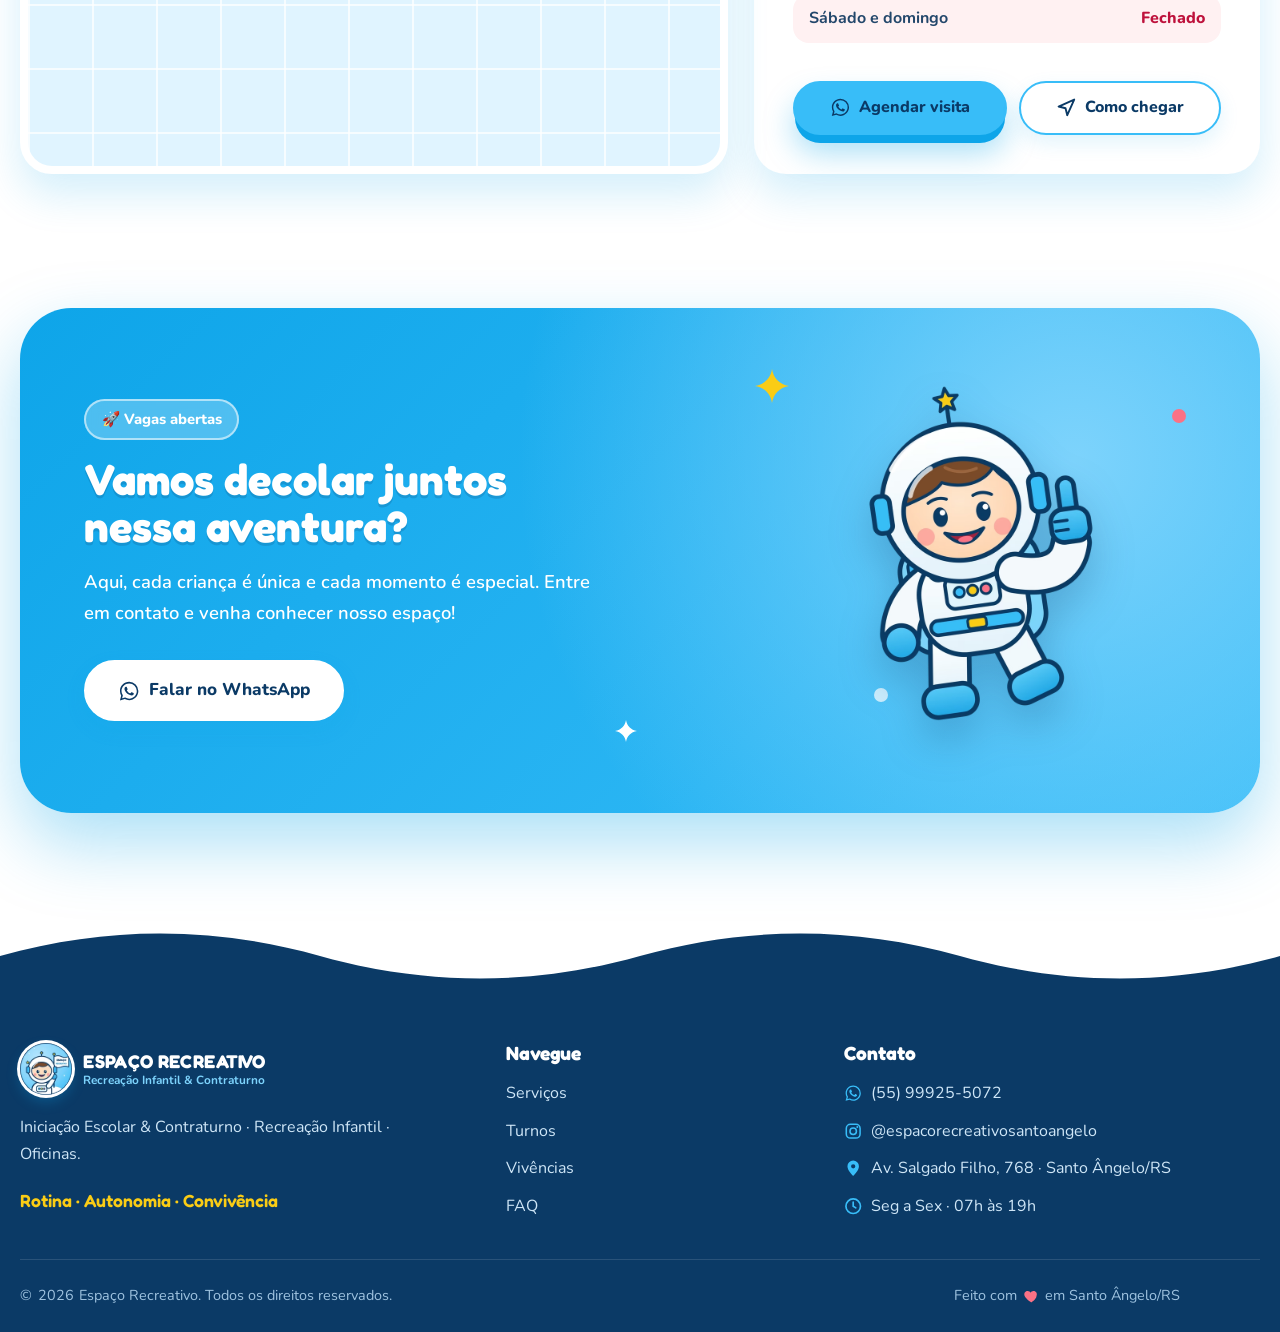
==== commit 336aa923: "Vivências: explicações no contexto e foto da Caixa do Eu inteira Explicações mais específicas de cad" ====
--- a/index.html
+++ b/index.html
@@ -35,7 +35,7 @@
   <link rel="preload" as="image" type="image/avif"
         imagesrcset="assets/img/astronauta-800.avif 800w, assets/img/astronauta-1600.avif 1600w, assets/img/astronauta-2400.avif 2400w"
         imagesizes="(min-width: 960px) 40vw, 80vw">
-  <link rel="stylesheet" href="assets/css/style.css">
+  <link rel="stylesheet" href="assets/css/style.css?v=20261110">
 
   <script type="application/ld+json">
   {
@@ -406,14 +406,14 @@
     </header>
 
     <div class="viv-grid" id="masonry">
-      <figure class="ph viv viv--fach" data-caption="Nosso espaço: Na Av. Salgado Filho, 768, de portas abertas para receber sua família."><button aria-label="Ampliar foto: Nosso espaço"><img src="assets/galeria/01.webp" width="1079" height="719" loading="lazy" decoding="async" alt="Fachada do Espaço Recreativo, com o nome colorido na parede e o astronauta pintado ao lado da porta"></button><figcaption><strong>Nosso espaço</strong><span>Na Av. Salgado Filho, 768, de portas abertas para receber sua família.</span></figcaption></figure>
-      <figure class="ph viv viv--apre" data-caption="Aprender: Letras, números e desafios que despertam a curiosidade e o gosto por aprender."><button aria-label="Ampliar foto: Aprender"><img src="assets/galeria/02.webp" width="899" height="1599" loading="lazy" decoding="async" alt="Crianças montando palavras com letrinhas de madeira na mesa"></button><figcaption><strong>Aprender</strong><span>Letras, números e desafios que despertam a curiosidade e o gosto por aprender.</span></figcaption></figure>
-      <figure class="ph viv viv--cuid" data-caption="Cuidar: Plantar, regar e cuidar da natureza, de si e de quem está por perto."><button aria-label="Ampliar foto: Cuidar"><img src="assets/galeria/07.webp" width="1200" height="1600" loading="lazy" decoding="async" alt="Crianças colocando terra em vasos e plantando mudas"></button><figcaption><strong>Cuidar</strong><span>Plantar, regar e cuidar da natureza, de si e de quem está por perto.</span></figcaption></figure>
-      <figure class="ph viv viv--expr" data-caption="Expressar: Rodas de histórias e conversas em que cada criança tem voz e é ouvida."><button aria-label="Ampliar foto: Expressar"><img src="assets/galeria/04.webp" width="1200" height="1205" loading="lazy" decoding="async" alt="Educadora contando uma história para as crianças sentadas em roda"></button><figcaption><strong>Expressar</strong><span>Rodas de histórias e conversas em que cada criança tem voz e é ouvida.</span></figcaption></figure>
-      <figure class="ph viv viv--cria2" data-caption="Criar: Cada criação conta um pouco de quem a criança é."><button aria-label="Ampliar foto: Criar"><img src="assets/galeria/08.webp" width="897" height="1600" loading="lazy" decoding="async" alt="Bebê segurando a sua Caixa do Eu, decorada com astronautas"></button><figcaption><strong>Criar</strong><span>Cada criação conta um pouco de quem a criança é.</span></figcaption></figure>
-      <figure class="ph viv viv--desc" data-caption="Descobrir: Brincadeiras e aventuras que levam a criança a explorar o mundo ao redor."><button aria-label="Ampliar foto: Descobrir"><img src="assets/galeria/05.webp" width="1600" height="1201" loading="lazy" decoding="async" alt="Crianças fantasiadas de piratas brincando no parquinho"></button><figcaption><strong>Descobrir</strong><span>Brincadeiras e aventuras que levam a criança a explorar o mundo ao redor.</span></figcaption></figure>
-      <figure class="ph viv viv--conv" data-caption="Conviver: Brincar junto, esperar a vez e fazer amigos no dia a dia."><button aria-label="Ampliar foto: Conviver"><img src="assets/galeria/03.webp" width="1201" height="1600" loading="lazy" decoding="async" alt="Crianças pequenas sentadas lado a lado em uma brincadeira com cones coloridos"></button><figcaption><strong>Conviver</strong><span>Brincar junto, esperar a vez e fazer amigos no dia a dia.</span></figcaption></figure>
-      <figure class="ph viv viv--cria1" data-caption="Criar: Tinta, papel e imaginação para transformar ideias em arte."><button aria-label="Ampliar foto: Criar"><img src="assets/galeria/06.webp" width="1409" height="1600" loading="lazy" decoding="async" alt="Crianças pintando juntas uma cobra feita de rolinhos de papelão"></button><figcaption><strong>Criar</strong><span>Tinta, papel e imaginação para transformar ideias em arte.</span></figcaption></figure>
+      <figure class="ph viv viv--fach" data-caption="Nosso espaço: Na Av. Salgado Filho, 768, de portas abertas para receber sua família."><button aria-label="Ampliar foto: Nosso espaço"><img src="assets/galeria/01.webp?v=20261110" width="1079" height="719" loading="lazy" decoding="async" alt="Fachada do Espaço Recreativo, com o nome colorido na parede e o astronauta pintado ao lado da porta"></button><figcaption><strong>Nosso espaço</strong><span>Na Av. Salgado Filho, 768, de portas abertas para receber sua família.</span></figcaption></figure>
+      <figure class="ph viv viv--apre" data-caption="Aprender: Com jogos de letras, números e quebra-cabeças, as crianças formam palavras, contam e resolvem desafios brincando, chegando mais preparadas e confiantes à escola."><button aria-label="Ampliar foto: Aprender"><img src="assets/galeria/02.webp?v=20261110" width="899" height="1599" loading="lazy" decoding="async" alt="Crianças montando palavras com letrinhas de madeira na mesa"></button><figcaption><strong>Aprender</strong><span>Com jogos de letras, números e quebra-cabeças, as crianças formam palavras, contam e resolvem desafios brincando, chegando mais preparadas e confiantes à escola.</span></figcaption></figure>
+      <figure class="ph viv viv--cuid" data-caption="Cuidar: Na nossa horta, as crianças colocam a mão na terra, plantam e regam, aprendendo a cuidar da natureza, das plantas e umas das outras."><button aria-label="Ampliar foto: Cuidar"><img src="assets/galeria/07.webp?v=20261110" width="1200" height="1600" loading="lazy" decoding="async" alt="Crianças colocando terra em vasos e plantando mudas"></button><figcaption><strong>Cuidar</strong><span>Na nossa horta, as crianças colocam a mão na terra, plantam e regam, aprendendo a cuidar da natureza, das plantas e umas das outras.</span></figcaption></figure>
+      <figure class="ph viv viv--expr" data-caption="Expressar: Na roda de histórias e conversas, cada criança conta o que sente e o que pensa, usa a imaginação e aprende a ouvir os amigos."><button aria-label="Ampliar foto: Expressar"><img src="assets/galeria/04.webp?v=20261110" width="1200" height="1205" loading="lazy" decoding="async" alt="Educadora contando uma história para as crianças sentadas em roda"></button><figcaption><strong>Expressar</strong><span>Na roda de histórias e conversas, cada criança conta o que sente e o que pensa, usa a imaginação e aprende a ouvir os amigos.</span></figcaption></figure>
+      <figure class="ph viv viv--cria2 viv--inteira" style="--bg:url('/assets/galeria/08.webp')" data-caption="Criar: Na atividade Caixa do Eu, até os menores montam a sua caixinha e começam a descobrir quem são, seus gostos e a própria história."><button aria-label="Ampliar foto: Criar"><img src="assets/galeria/08.webp?v=20261110" width="897" height="1600" loading="lazy" decoding="async" alt="Bebê segurando a sua Caixa do Eu, decorada com astronautas"></button><figcaption><strong>Criar</strong><span>Na atividade Caixa do Eu, até os menores montam a sua caixinha e começam a descobrir quem são, seus gostos e a própria história.</span></figcaption></figure>
+      <figure class="ph viv viv--desc" data-caption="Descobrir: Em brincadeiras temáticas, como o dia dos piratas no parquinho, as crianças exploram, imaginam e se movimentam, descobrindo o mundo de um jeito divertido."><button aria-label="Ampliar foto: Descobrir"><img src="assets/galeria/05.webp?v=20261110" width="1600" height="1201" loading="lazy" decoding="async" alt="Crianças fantasiadas de piratas brincando no parquinho"></button><figcaption><strong>Descobrir</strong><span>Em brincadeiras temáticas, como o dia dos piratas no parquinho, as crianças exploram, imaginam e se movimentam, descobrindo o mundo de um jeito divertido.</span></figcaption></figure>
+      <figure class="ph viv viv--conv" data-caption="Conviver: Nas brincadeiras em grupo, desde bebês, os pequenos aprendem a dividir, esperar a vez, respeitar o colega e fazer novas amizades."><button aria-label="Ampliar foto: Conviver"><img src="assets/galeria/03.webp?v=20261110" width="1201" height="1600" loading="lazy" decoding="async" alt="Crianças pequenas sentadas lado a lado em uma brincadeira com cones coloridos"></button><figcaption><strong>Conviver</strong><span>Nas brincadeiras em grupo, desde bebês, os pequenos aprendem a dividir, esperar a vez, respeitar o colega e fazer novas amizades.</span></figcaption></figure>
+      <figure class="ph viv viv--cria1" data-caption="Criar: Com tinta, pincel e materiais recicláveis, as crianças criam juntas, como esta cobra de rolinhos de papelão, e transformam ideias em arte."><button aria-label="Ampliar foto: Criar"><img src="assets/galeria/06.webp?v=20261110" width="1409" height="1600" loading="lazy" decoding="async" alt="Crianças pintando juntas uma cobra feita de rolinhos de papelão"></button><figcaption><strong>Criar</strong><span>Com tinta, pincel e materiais recicláveis, as crianças criam juntas, como esta cobra de rolinhos de papelão, e transformam ideias em arte.</span></figcaption></figure>
     </div>
 
     <div class="center reveal">
@@ -577,6 +577,6 @@
 
 
 
-<script src="assets/js/main.js" defer></script>
+<script src="assets/js/main.js?v=20261110" defer></script>
 </body>
 </html>
--- a/assets/css/style.css
+++ b/assets/css/style.css
@@ -559,9 +559,9 @@
 .viv { min-height: 0; }
 .viv button { height: 100%; }
 .viv img { width: 100%; height: 100%; aspect-ratio: auto; object-fit: cover; }
-.viv--fach img { object-position: 50% 55%; } .viv--apre img { object-position: 50% 40%; }
-.viv--conv img { object-position: 50% 70%; } .viv--expr img { object-position: 50% 35%; }
-.viv--desc img { object-position: 50% 60%; } .viv--cria2 img { object-position: 50% 22%; }
+.viv--fach img { object-position: 50% 55%; } .viv--apre img { object-position: 50% 30%; }
+.viv--conv img { object-position: 50% 62%; } .viv--expr img { object-position: 50% 30%; }
+.viv--desc img { object-position: 50% 32%; }
 .viv figcaption {
   left: 0; right: 0; bottom: 0; max-width: none; transform: none;
   display: flex; flex-direction: column; gap: .2rem;
@@ -583,10 +583,28 @@
   }
 }
 @media (max-width: 640px) {
-  .viv-grid { grid-template-columns: 1fr; grid-template-rows: none; grid-template-areas: none; aspect-ratio: auto; }
-  .viv { grid-area: auto !important; aspect-ratio: 4 / 3; }
-  .viv--fach { aspect-ratio: 16 / 10; }
-  .viv figcaption { left: 0; right: 0; bottom: 0; max-width: none; padding: 2.4rem 1rem .9rem; border-radius: 0; font-size: 1rem; }
-  .viv figcaption strong { font-size: 1.2rem; }
-  .viv figcaption span { font-size: .86rem; }
-}
+  .viv-grid { grid-template-columns: repeat(2, minmax(0, 1fr)); grid-template-rows: none; grid-template-areas: none; aspect-ratio: auto; gap: .65rem; }
+  .viv { grid-area: auto !important; border-radius: 18px; }
+  .viv button { border-radius: 0; }
+  .viv--fach, .viv--desc { grid-column: 1 / -1 !important; aspect-ratio: 16 / 10; }
+  .viv--fach figcaption { padding: 2rem .9rem .8rem; }
+  .viv--fach figcaption strong { font-size: 1.15rem; }
+  .viv--fach figcaption span { font-size: .8rem; }
+  /* cards em dupla: foto em cima, explicação embaixo */
+  .viv:not(.viv--fach) { display: flex; flex-direction: column; background: #fff; }
+  .viv:not(.viv--fach) button { height: auto; flex: none; overflow: hidden; }
+  .viv:not(.viv--fach) img { height: auto; aspect-ratio: 1; }
+  .viv:not(.viv--fach) figcaption {
+    position: static; transform: none; background: none; padding: .7rem .75rem .9rem; gap: .25rem; color: var(--azul-profundo);
+  }
+  .viv:not(.viv--fach) figcaption strong { color: var(--azul-profundo); font-size: 1.02rem; }
+  .viv:not(.viv--fach) figcaption span { color: var(--texto); font-size: .76rem; line-height: 1.4; font-weight: 600; }
+  .viv--apre img { object-position: 50% 22%; } .viv--cuid img { object-position: 50% 45%; }
+  .viv--desc { aspect-ratio: auto; }
+  .viv:not(.viv--fach).viv--desc img { aspect-ratio: 16 / 10; object-position: 50% 32%; }
+}
+
+/* foto mostrada inteira (sem cortar), com a própria foto desfocada ao fundo */
+.viv--inteira button { position: relative; overflow: hidden; background: var(--azul-gelo); }
+.viv--inteira button::before { content: ""; position: absolute; inset: -24px; background: var(--bg) center / cover no-repeat; filter: blur(20px) saturate(1.1) brightness(.92); }
+.viv--inteira img { position: relative; object-fit: contain; object-position: 50% 50%; }
